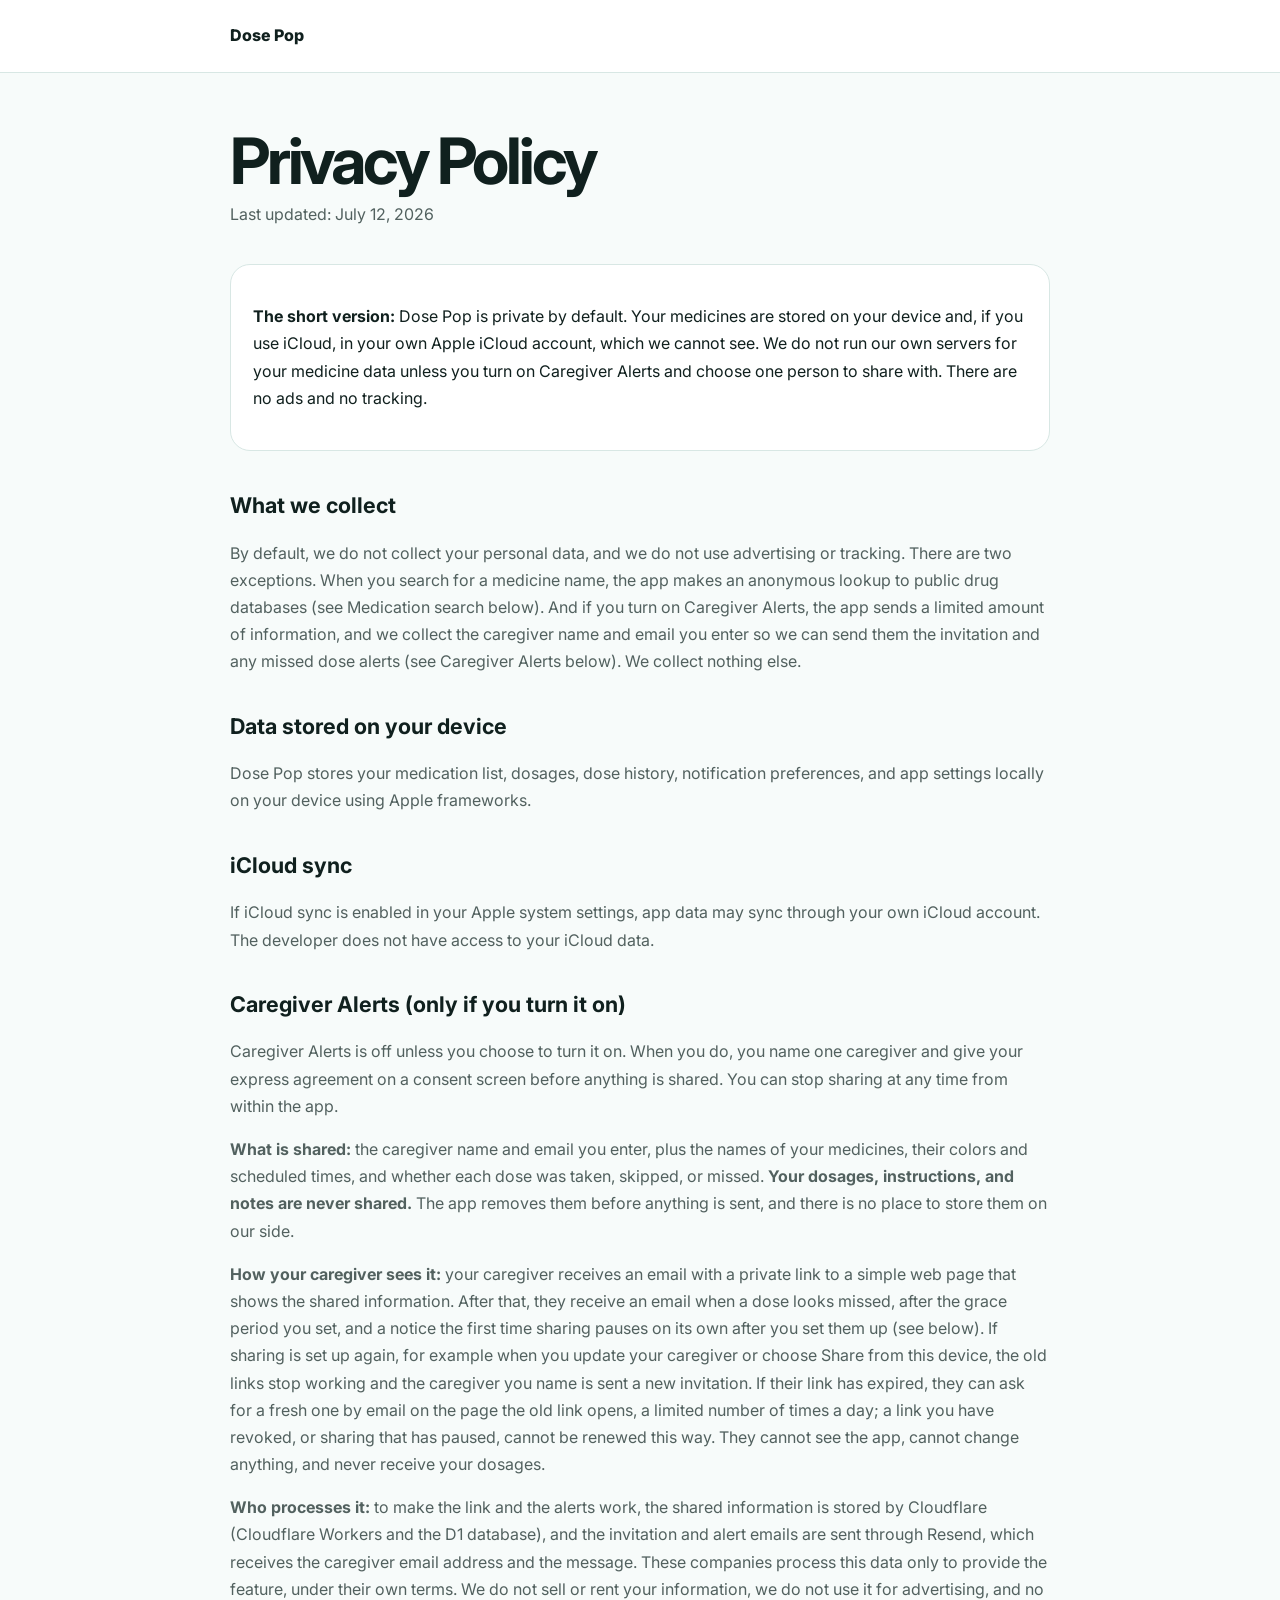
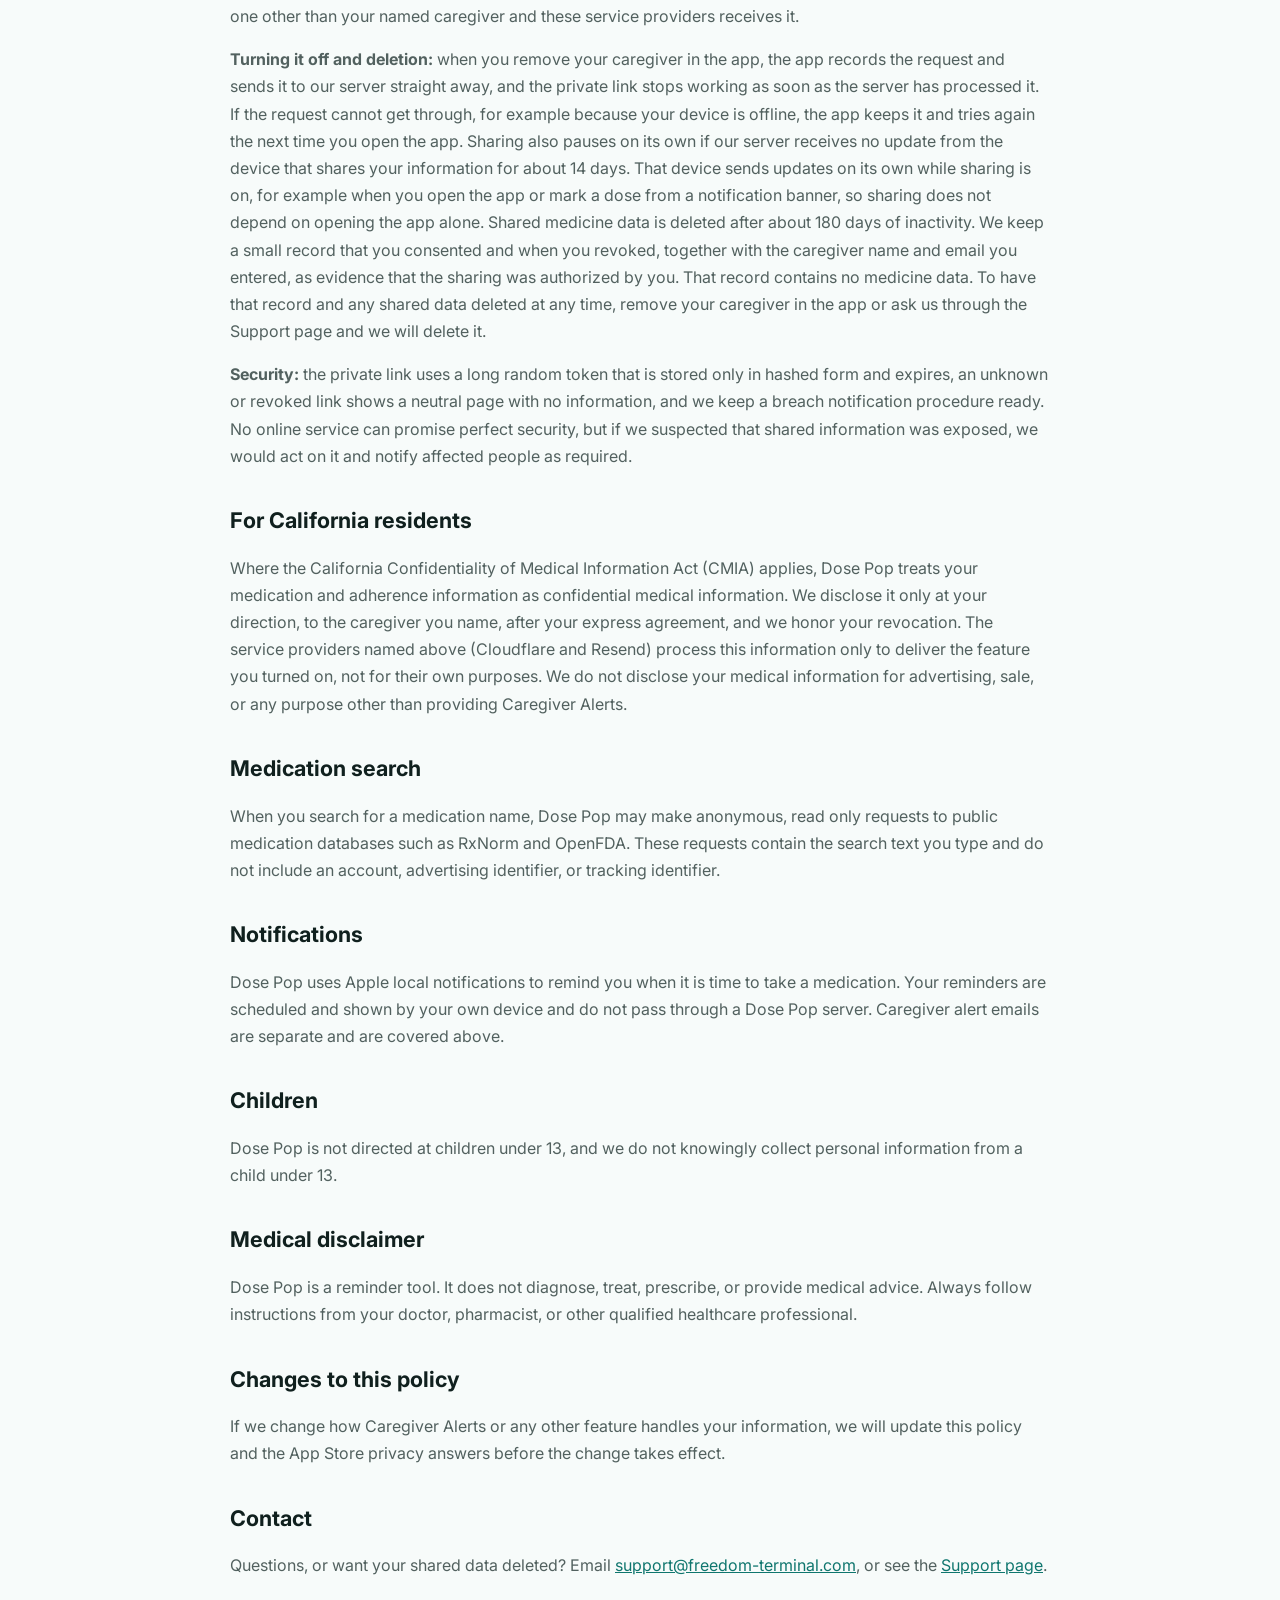
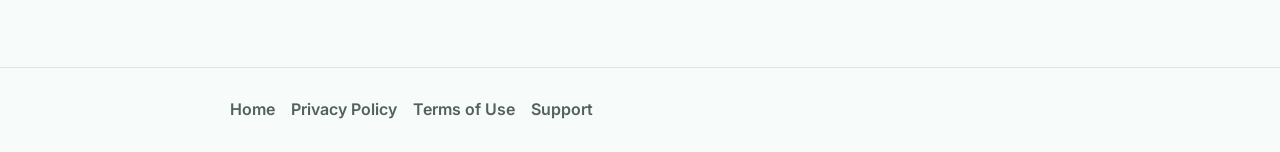
==== privacy.html @ ad8aa36a "Leave the date to the usage and crash reports change, which merges first Both changes set Last updat" ====
<!DOCTYPE html>
<html lang="en">
<head>
    <meta charset="UTF-8">
    <meta name="viewport" content="width=device-width, initial-scale=1.0">
    <meta name="description" content="Dose Pop Privacy Policy. Dose Pop is private by default. Learn what is shared only if you turn on Caregiver Alerts.">
    <title>Privacy Policy - Dose Pop</title>
    <link rel="canonical" href="https://vishutdhar.github.io/dose-pop-site/privacy.html">
    <link rel="preconnect" href="https://fonts.googleapis.com">
    <link rel="preconnect" href="https://fonts.gstatic.com" crossorigin>
    <link href="https://fonts.googleapis.com/css2?family=Inter:wght@400;600;700;800&display=swap" rel="stylesheet">
    <link rel="stylesheet" href="legal.css">
</head>
<body>
    <nav class="nav"><div class="nav-content"><a href="index.html" class="nav-logo">Dose Pop</a></div></nav>
    <main class="content">
        <h1 class="page-title">Privacy Policy</h1>
        <p class="page-updated">Last updated: July 12, 2026</p>
        <div class="highlight-box"><p><strong>The short version:</strong> Dose Pop is private by default. Your medicines are stored on your device and, if you use iCloud, in your own Apple iCloud account, which we cannot see. We do not run our own servers for your medicine data unless you turn on Caregiver Alerts and choose one person to share with. There are no ads and no tracking.</p></div>
        <section class="section"><h2>What we collect</h2><p>By default, we do not collect your personal data, and we do not use advertising or tracking. There are two exceptions. When you search for a medicine name, the app makes an anonymous lookup to public drug databases (see Medication search below). And if you turn on Caregiver Alerts, the app sends a limited amount of information, and we collect the caregiver name and email you enter so we can send them the invitation and any missed dose alerts (see Caregiver Alerts below). We collect nothing else.</p></section>
        <section class="section"><h2>Data stored on your device</h2><p>Dose Pop stores your medication list, dosages, dose history, notification preferences, and app settings locally on your device using Apple frameworks.</p></section>
        <section class="section"><h2>iCloud sync</h2><p>If iCloud sync is enabled in your Apple system settings, app data may sync through your own iCloud account. The developer does not have access to your iCloud data.</p></section>
        <section class="section"><h2>Caregiver Alerts (only if you turn it on)</h2>
            <p>Caregiver Alerts is off unless you choose to turn it on. When you do, you name one caregiver and give your express agreement on a consent screen before anything is shared. You can stop sharing at any time from within the app.</p>
            <p><strong>What is shared:</strong> the caregiver name and email you enter, plus the names of your medicines, their colors and scheduled times, and whether each dose was taken, skipped, or missed. <strong>Your dosages, instructions, and notes are never shared.</strong> The app removes them before anything is sent, and there is no place to store them on our side.</p>
            <p><strong>How your caregiver sees it:</strong> your caregiver receives an email with a private link to a simple web page that shows the shared information. After that, they receive an email when a dose looks missed, after the grace period you set, and a notice the first time sharing pauses on its own after you set them up (see below). If sharing is set up again, for example when you update your caregiver or choose Share from this device, the old links stop working and the caregiver you name is sent a new invitation. If their link has expired, they can ask for a fresh one by email on the page the old link opens, a limited number of times a day; a link you have revoked, or sharing that has paused, cannot be renewed this way. They cannot see the app, cannot change anything, and never receive your dosages.</p>
            <p><strong>Who processes it:</strong> to make the link and the alerts work, the shared information is stored by Cloudflare (Cloudflare Workers and the D1 database), and the invitation and alert emails are sent through Resend, which receives the caregiver email address and the message. These companies process this data only to provide the feature, under their own terms. We do not sell or rent your information, we do not use it for advertising, and no one other than your named caregiver and these service providers receives it.</p>
            <p><strong>Turning it off and deletion:</strong> when you remove your caregiver in the app, the app records the request and sends it to our server straight away, and the private link stops working as soon as the server has processed it. If the request cannot get through, for example because your device is offline, the app keeps it and tries again the next time you open the app. Sharing also pauses on its own if our server receives no update from the device that shares your information for about 14 days. That device sends updates on its own while sharing is on, for example when you open the app or mark a dose from a notification banner, so sharing does not depend on opening the app alone. Shared medicine data is deleted after about 180 days of inactivity. We keep a small record that you consented and when you revoked, together with the caregiver name and email you entered, as evidence that the sharing was authorized by you. That record contains no medicine data. To have that record and any shared data deleted at any time, remove your caregiver in the app or ask us through the Support page and we will delete it.</p>
            <p><strong>Security:</strong> the private link uses a long random token that is stored only in hashed form and expires, an unknown or revoked link shows a neutral page with no information, and we keep a breach notification procedure ready. No online service can promise perfect security, but if we suspected that shared information was exposed, we would act on it and notify affected people as required.</p>
        </section>
        <section class="section"><h2>For California residents</h2><p>Where the California Confidentiality of Medical Information Act (CMIA) applies, Dose Pop treats your medication and adherence information as confidential medical information. We disclose it only at your direction, to the caregiver you name, after your express agreement, and we honor your revocation. The service providers named above (Cloudflare and Resend) process this information only to deliver the feature you turned on, not for their own purposes. We do not disclose your medical information for advertising, sale, or any purpose other than providing Caregiver Alerts.</p></section>
        <section class="section"><h2>Medication search</h2><p>When you search for a medication name, Dose Pop may make anonymous, read only requests to public medication databases such as RxNorm and OpenFDA. These requests contain the search text you type and do not include an account, advertising identifier, or tracking identifier.</p></section>
        <section class="section"><h2>Notifications</h2><p>Dose Pop uses Apple local notifications to remind you when it is time to take a medication. Your reminders are scheduled and shown by your own device and do not pass through a Dose Pop server. Caregiver alert emails are separate and are covered above.</p></section>
        <section class="section"><h2>Children</h2><p>Dose Pop is not directed at children under 13, and we do not knowingly collect personal information from a child under 13.</p></section>
        <section class="section"><h2>Medical disclaimer</h2><p>Dose Pop is a reminder tool. It does not diagnose, treat, prescribe, or provide medical advice. Always follow instructions from your doctor, pharmacist, or other qualified healthcare professional.</p></section>
        <section class="section"><h2>Changes to this policy</h2><p>If we change how Caregiver Alerts or any other feature handles your information, we will update this policy and the App Store privacy answers before the change takes effect.</p></section>
        <section class="section"><h2>Contact</h2><p>Questions, or want your shared data deleted? Email <a href="mailto:support@freedom-terminal.com">support@freedom-terminal.com</a>, or see the <a href="support.html">Support page</a>.</p></section>
    </main>
    <footer class="footer"><div class="footer-content"><a href="index.html">Home</a><a href="privacy.html">Privacy Policy</a><a href="terms.html">Terms of Use</a><a href="support.html">Support</a></div></footer>
</body>
</html>
---- legal.css ----
:root {
    --bg: #F7FBFA;
    --surface: #FFFFFF;
    --text: #10201E;
    --muted: #52615F;
    --accent: #0D9488;
    --accent-dark: #0F766E;
    --border: #D8E7E4;
}

@media (prefers-color-scheme: dark) {
    :root {
        --bg: #071311;
        --surface: #10201E;
        --text: #EFFDFB;
        --muted: #A8C3BE;
        --accent: #5EEAD4;
        --accent-dark: #2DD4BF;
        --border: #23413D;
    }
}

* { box-sizing: border-box; }
body {
    margin: 0;
    font-family: Inter, -apple-system, BlinkMacSystemFont, "Segoe UI", sans-serif;
    background: var(--bg);
    color: var(--text);
    line-height: 1.7;
}

a { color: var(--accent-dark); }
a:focus-visible { outline: 3px solid var(--accent); outline-offset: 4px; }
.nav {
    border-bottom: 1px solid var(--border);
    background: var(--surface);
}
.nav-content, .content, .footer-content {
    width: min(820px, calc(100% - 40px));
    margin: 0 auto;
}
.nav-content {
    min-height: 72px;
    display: flex;
    align-items: center;
}
.nav-logo {
    font-weight: 800;
    color: var(--text);
    text-decoration: none;
}
.content { padding: 56px 0; }
.page-title {
    font-size: clamp(2.25rem, 6vw, 4rem);
    line-height: 1;
    letter-spacing: -0.05em;
    margin: 0 0 8px;
}
.page-updated { color: var(--muted); margin: 0 0 36px; }
.highlight-box {
    background: var(--surface);
    border: 1px solid var(--border);
    border-radius: 20px;
    padding: 22px;
    margin-bottom: 36px;
}
.section { margin: 0 0 32px; }
.section h2 { font-size: 1.35rem; margin: 0 0 10px; }
.section p, .section li { color: var(--muted); }
ul { padding-left: 1.35rem; }
.footer {
    border-top: 1px solid var(--border);
    padding: 28px 0;
}
.footer-content {
    display: flex;
    flex-wrap: wrap;
    gap: 16px;
}
.footer a {
    color: var(--muted);
    font-weight: 600;
    text-decoration: none;
}

.contact-email {
    font-weight: 700;
    color: var(--accent-dark);
}

.sr-only {
    position: absolute;
    width: 1px;
    height: 1px;
    padding: 0;
    margin: -1px;
    overflow: hidden;
    clip: rect(0, 0, 0, 0);
    white-space: nowrap;
    border: 0;
}
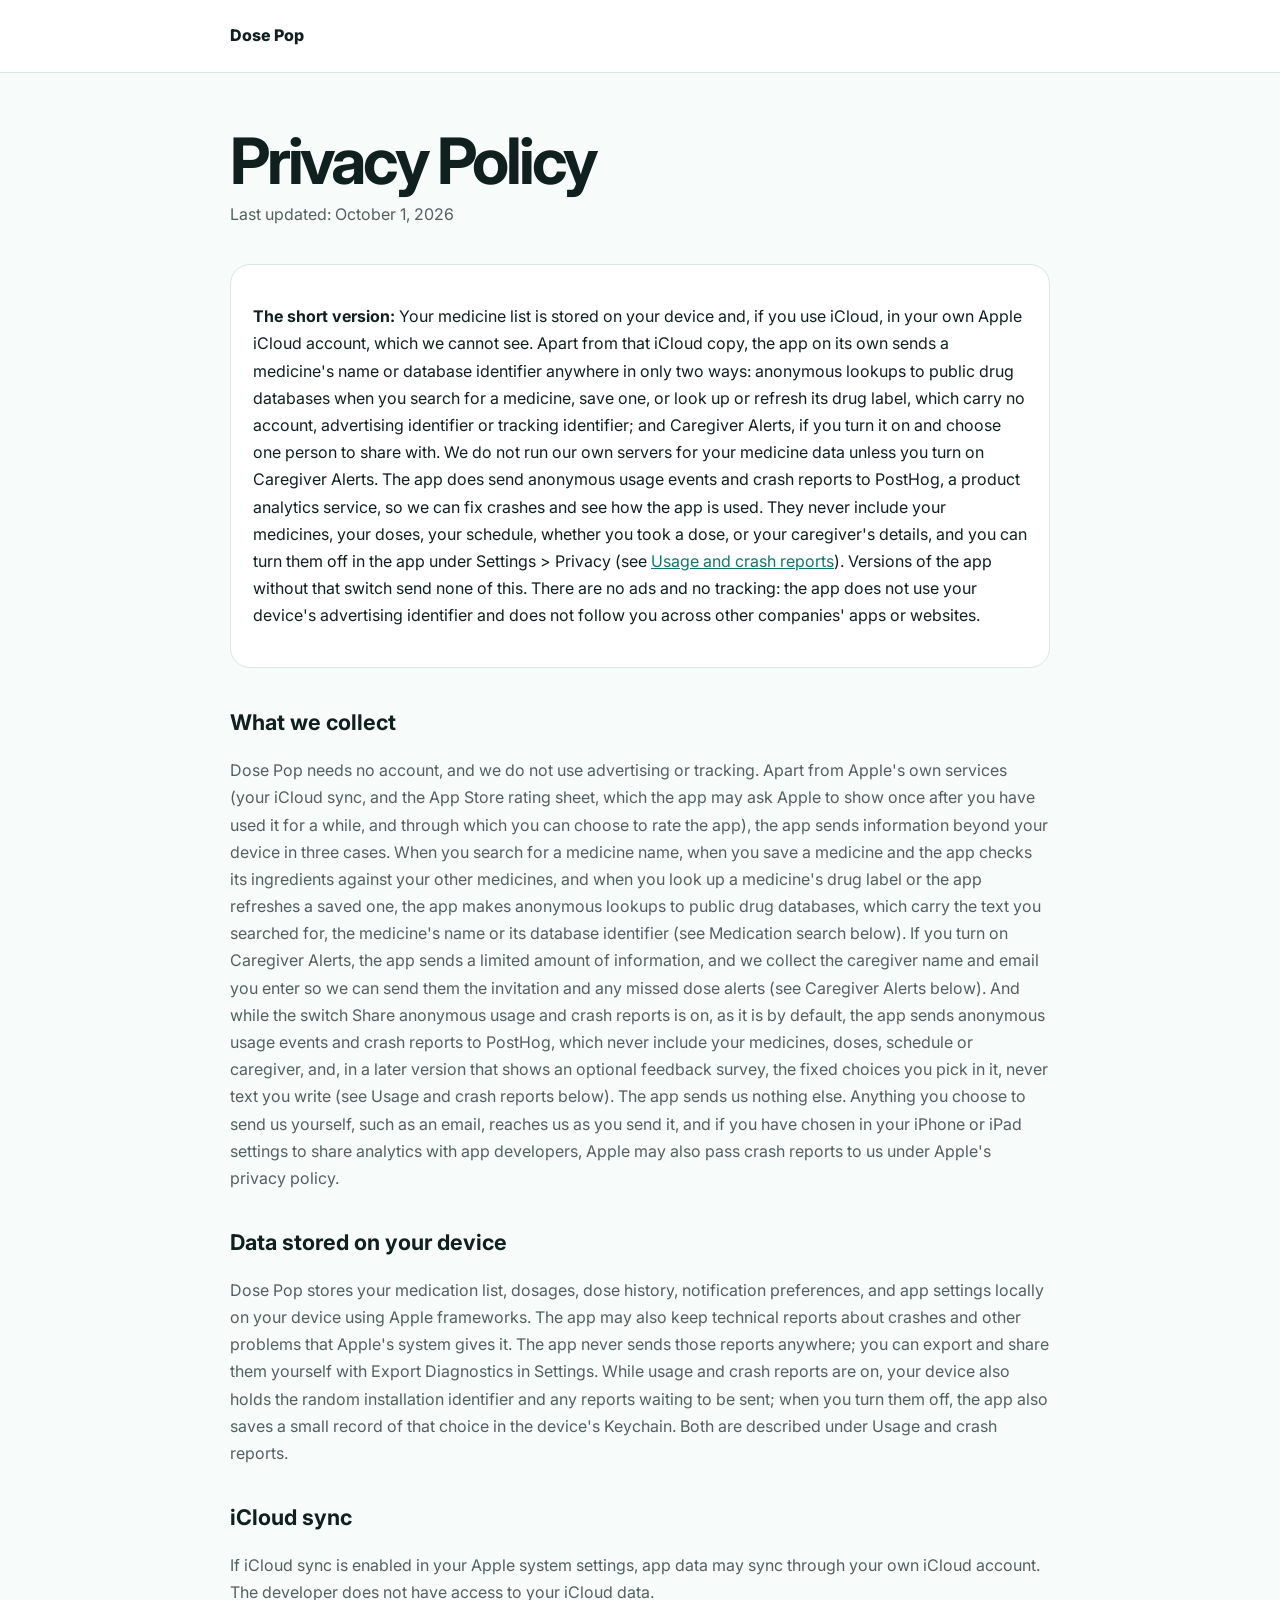
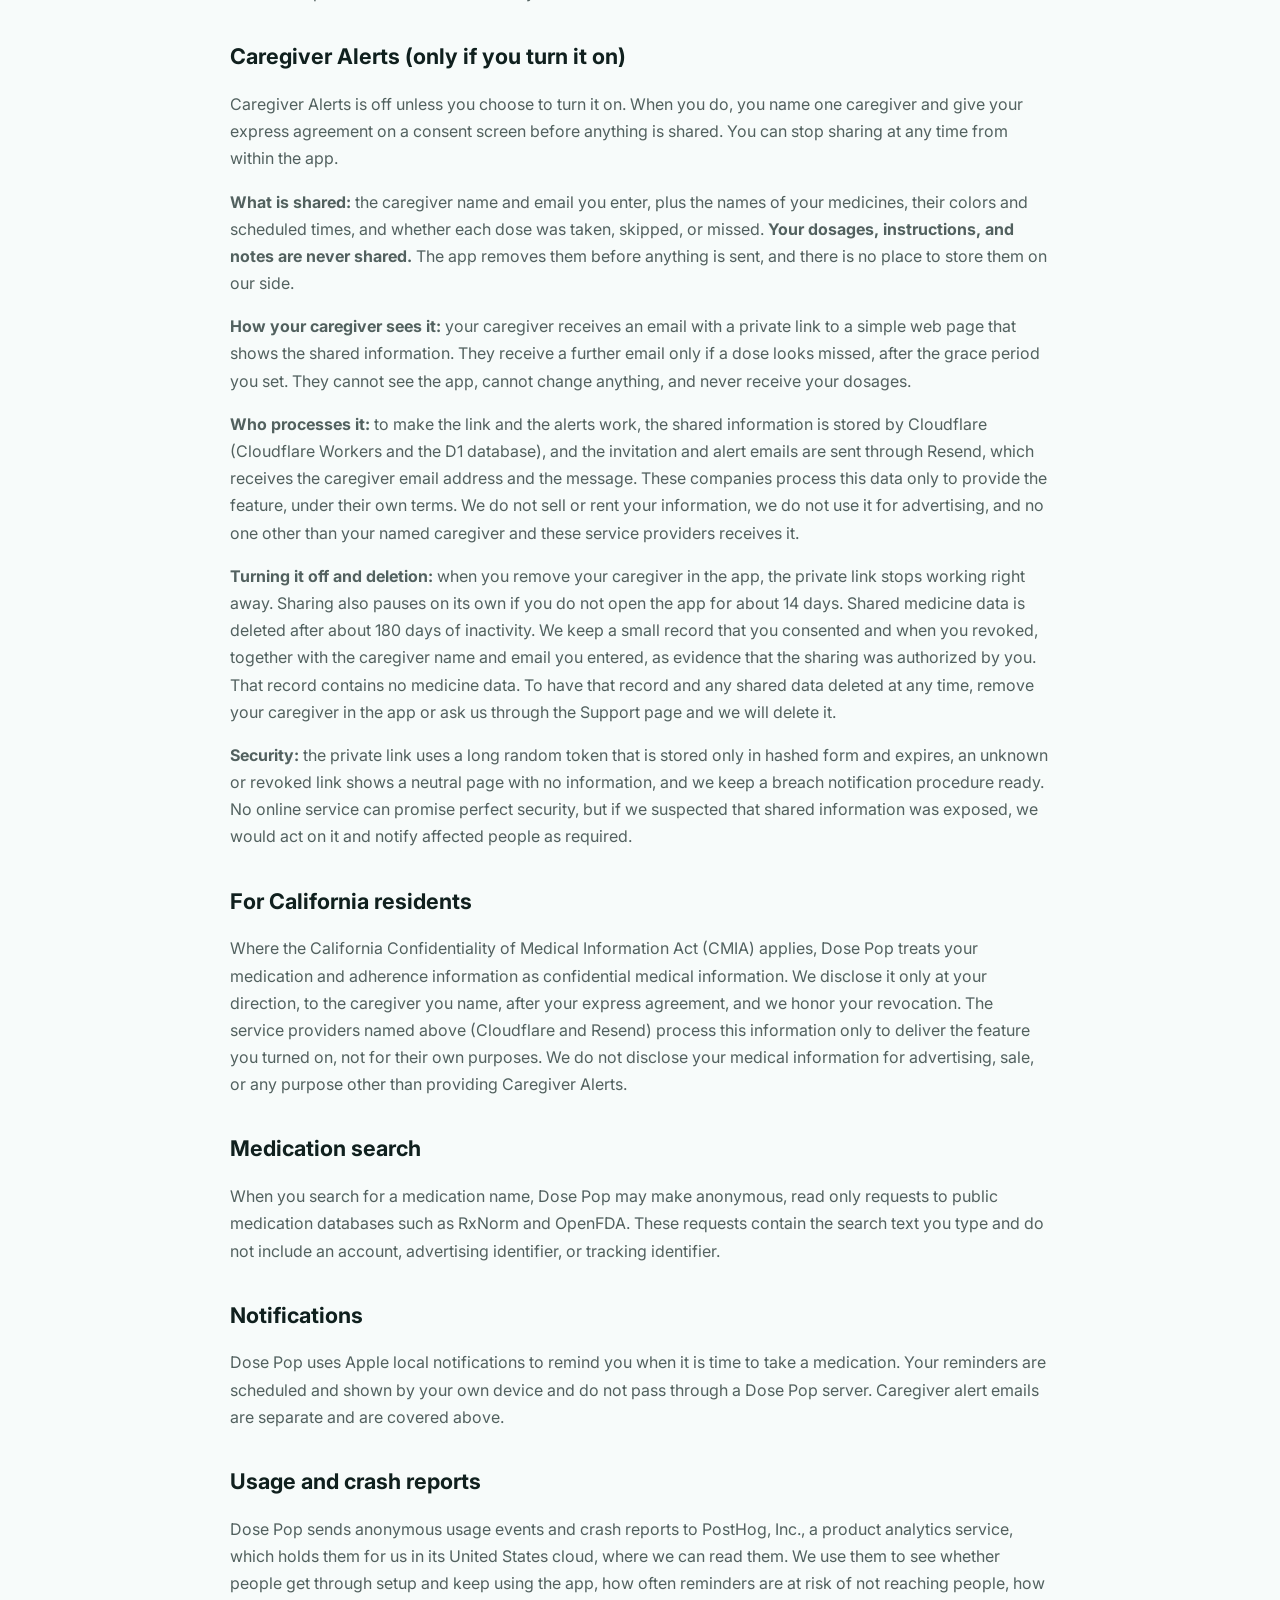
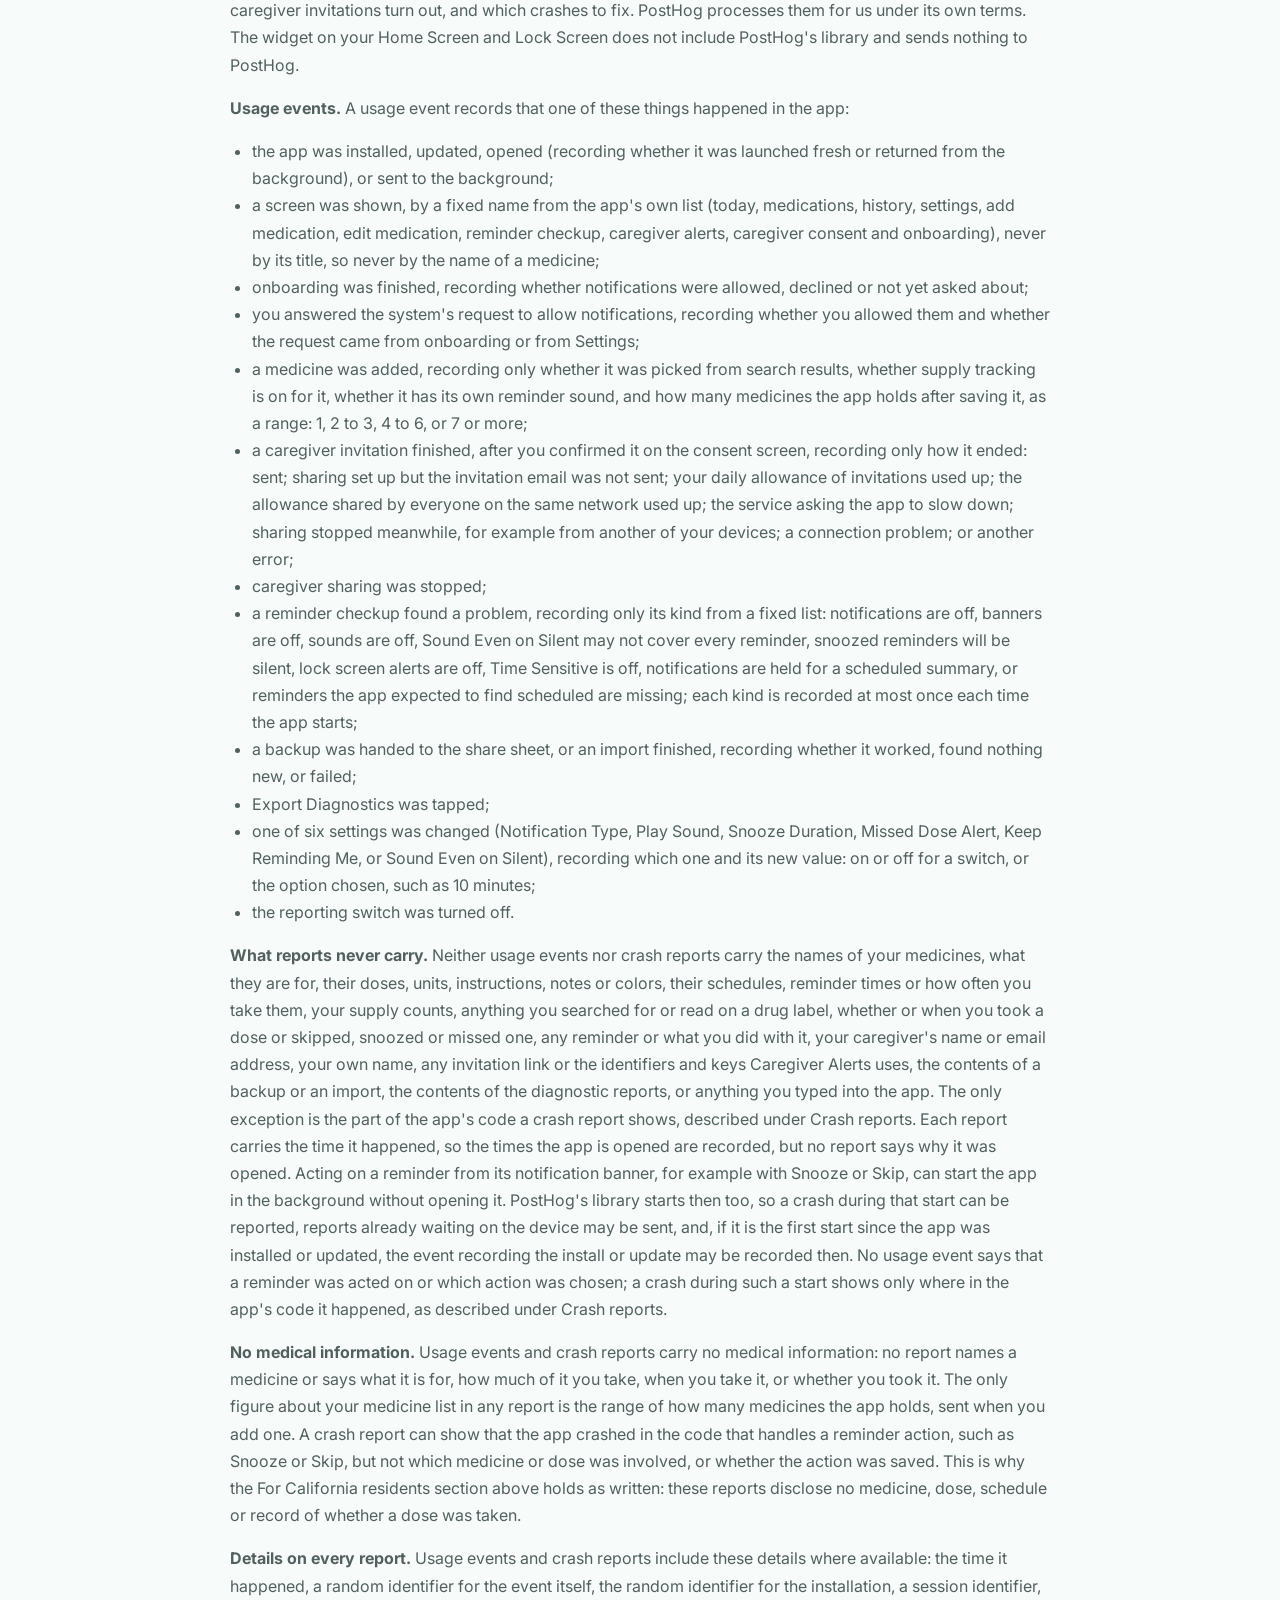
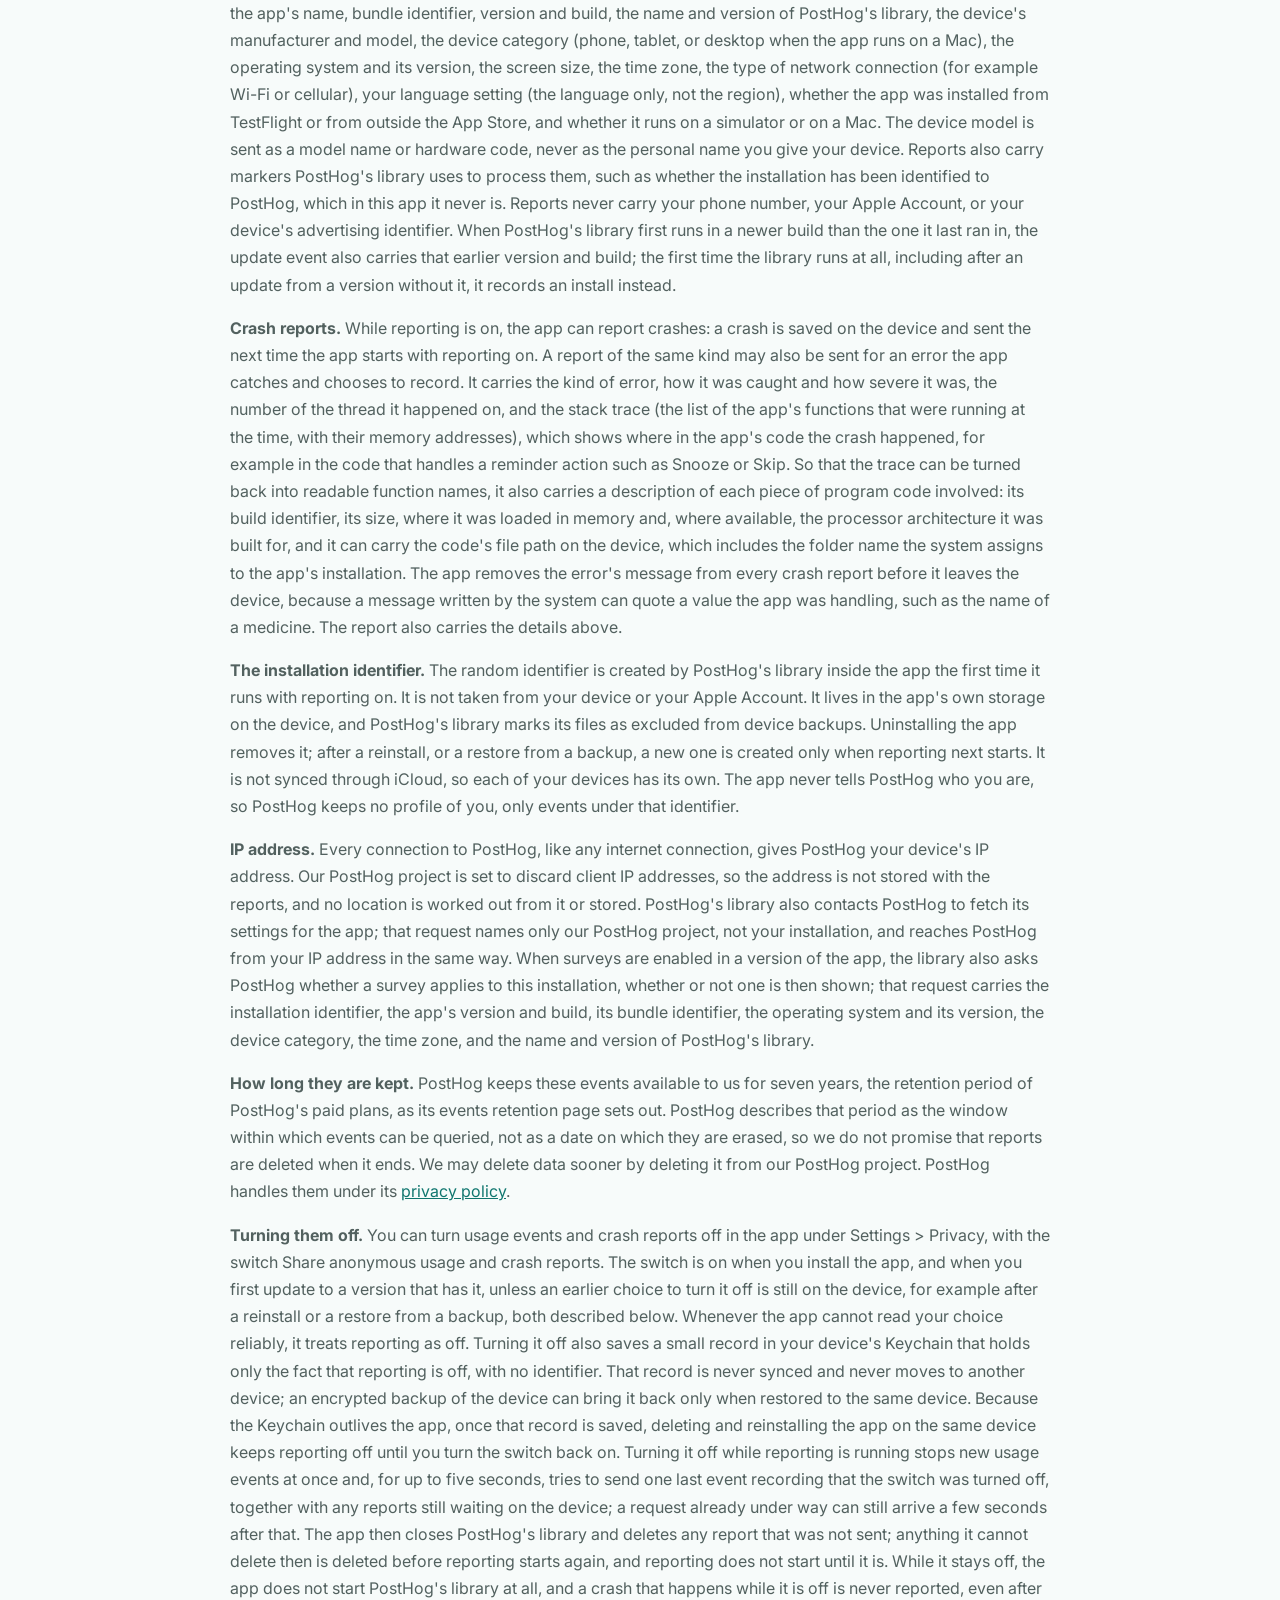
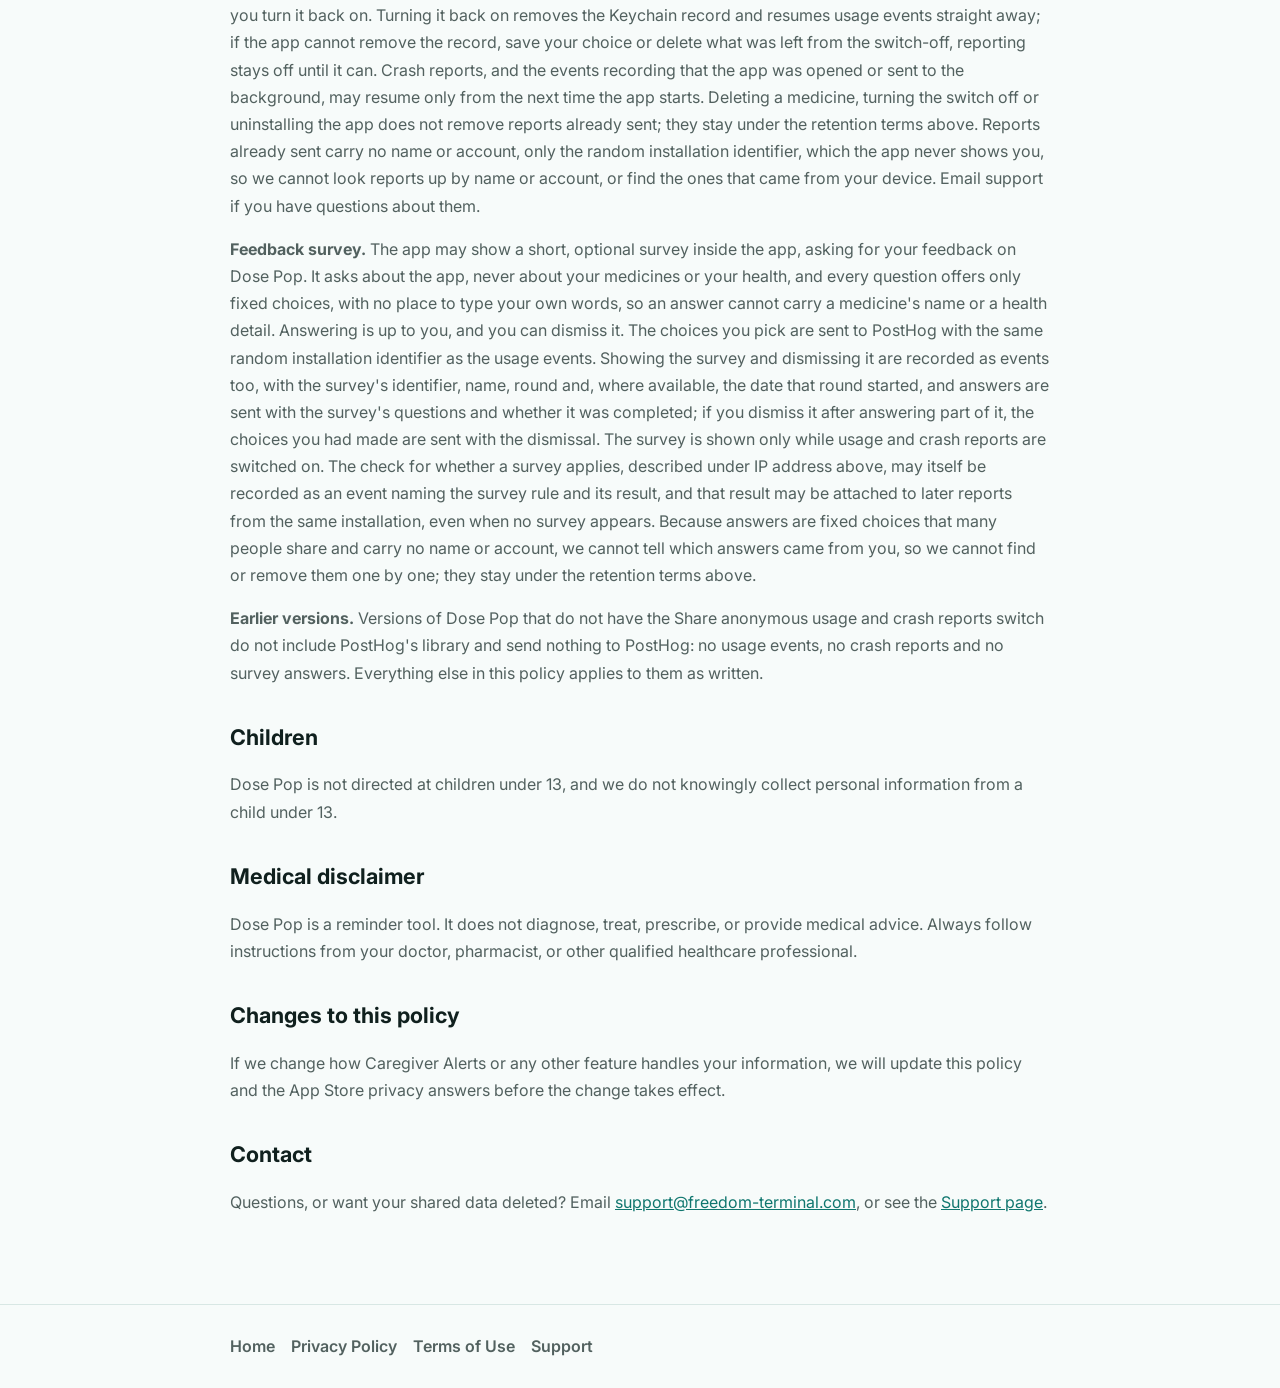
==== commit b81c7ce7: "Say that a switch-off survives a reinstall, and how the switch fails The app now also records a swit" ====
--- a/privacy.html
+++ b/privacy.html
@@ -3,7 +3,7 @@
 <head>
     <meta charset="UTF-8">
     <meta name="viewport" content="width=device-width, initial-scale=1.0">
-    <meta name="description" content="Dose Pop Privacy Policy. Dose Pop is private by default. Learn what is shared only if you turn on Caregiver Alerts.">
+    <meta name="description" content="Dose Pop Privacy Policy. Your medicine list stays on your device. Learn what is shared only if you turn on Caregiver Alerts, and what the anonymous usage and crash reports you can turn off contain.">
     <title>Privacy Policy - Dose Pop</title>
     <link rel="canonical" href="https://vishutdhar.github.io/dose-pop-site/privacy.html">
     <link rel="preconnect" href="https://fonts.googleapis.com">
@@ -15,22 +15,50 @@
     <nav class="nav"><div class="nav-content"><a href="index.html" class="nav-logo">Dose Pop</a></div></nav>
     <main class="content">
         <h1 class="page-title">Privacy Policy</h1>
-        <p class="page-updated">Last updated: July 12, 2026</p>
-        <div class="highlight-box"><p><strong>The short version:</strong> Dose Pop is private by default. Your medicines are stored on your device and, if you use iCloud, in your own Apple iCloud account, which we cannot see. We do not run our own servers for your medicine data unless you turn on Caregiver Alerts and choose one person to share with. There are no ads and no tracking.</p></div>
-        <section class="section"><h2>What we collect</h2><p>By default, we do not collect your personal data, and we do not use advertising or tracking. There are two exceptions. When you search for a medicine name, the app makes an anonymous lookup to public drug databases (see Medication search below). And if you turn on Caregiver Alerts, the app sends a limited amount of information, and we collect the caregiver name and email you enter so we can send them the invitation and any missed dose alerts (see Caregiver Alerts below). We collect nothing else.</p></section>
-        <section class="section"><h2>Data stored on your device</h2><p>Dose Pop stores your medication list, dosages, dose history, notification preferences, and app settings locally on your device using Apple frameworks.</p></section>
+        <p class="page-updated">Last updated: October 1, 2026</p>
+        <div class="highlight-box"><p><strong>The short version:</strong> Your medicine list is stored on your device and, if you use iCloud, in your own Apple iCloud account, which we cannot see. Apart from that iCloud copy, the app on its own sends a medicine's name or database identifier anywhere in only two ways: anonymous lookups to public drug databases when you search for a medicine, save one, or look up or refresh its drug label, which carry no account, advertising identifier or tracking identifier; and Caregiver Alerts, if you turn it on and choose one person to share with. We do not run our own servers for your medicine data unless you turn on Caregiver Alerts. The app does send anonymous usage events and crash reports to PostHog, a product analytics service, so we can fix crashes and see how the app is used. They never include your medicines, your doses, your schedule, whether you took a dose, or your caregiver's details, and you can turn them off in the app under Settings &gt; Privacy (see <a href="#usage-and-crash-reports">Usage and crash reports</a>). Versions of the app without that switch send none of this. There are no ads and no tracking: the app does not use your device's advertising identifier and does not follow you across other companies' apps or websites.</p></div>
+        <section class="section"><h2>What we collect</h2><p>Dose Pop needs no account, and we do not use advertising or tracking. Apart from Apple's own services (your iCloud sync, and the App Store rating sheet, which the app may ask Apple to show once after you have used it for a while, and through which you can choose to rate the app), the app sends information beyond your device in three cases. When you search for a medicine name, when you save a medicine and the app checks its ingredients against your other medicines, and when you look up a medicine's drug label or the app refreshes a saved one, the app makes anonymous lookups to public drug databases, which carry the text you searched for, the medicine's name or its database identifier (see Medication search below). If you turn on Caregiver Alerts, the app sends a limited amount of information, and we collect the caregiver name and email you enter so we can send them the invitation and any missed dose alerts (see Caregiver Alerts below). And while the switch Share anonymous usage and crash reports is on, as it is by default, the app sends anonymous usage events and crash reports to PostHog, which never include your medicines, doses, schedule or caregiver, and, in a later version that shows an optional feedback survey, the fixed choices you pick in it, never text you write (see Usage and crash reports below). The app sends us nothing else. Anything you choose to send us yourself, such as an email, reaches us as you send it, and if you have chosen in your iPhone or iPad settings to share analytics with app developers, Apple may also pass crash reports to us under Apple's privacy policy.</p></section>
+        <section class="section"><h2>Data stored on your device</h2><p>Dose Pop stores your medication list, dosages, dose history, notification preferences, and app settings locally on your device using Apple frameworks. The app may also keep technical reports about crashes and other problems that Apple's system gives it. The app never sends those reports anywhere; you can export and share them yourself with Export Diagnostics in Settings. While usage and crash reports are on, your device also holds the random installation identifier and any reports waiting to be sent; when you turn them off, the app also saves a small record of that choice in the device's Keychain. Both are described under Usage and crash reports.</p></section>
         <section class="section"><h2>iCloud sync</h2><p>If iCloud sync is enabled in your Apple system settings, app data may sync through your own iCloud account. The developer does not have access to your iCloud data.</p></section>
         <section class="section"><h2>Caregiver Alerts (only if you turn it on)</h2>
             <p>Caregiver Alerts is off unless you choose to turn it on. When you do, you name one caregiver and give your express agreement on a consent screen before anything is shared. You can stop sharing at any time from within the app.</p>
             <p><strong>What is shared:</strong> the caregiver name and email you enter, plus the names of your medicines, their colors and scheduled times, and whether each dose was taken, skipped, or missed. <strong>Your dosages, instructions, and notes are never shared.</strong> The app removes them before anything is sent, and there is no place to store them on our side.</p>
-            <p><strong>How your caregiver sees it:</strong> your caregiver receives an email with a private link to a simple web page that shows the shared information. After that, they receive an email when a dose looks missed, after the grace period you set, and a notice the first time sharing pauses on its own after you set them up (see below). If sharing is set up again, for example when you update your caregiver or choose Share from this device, the old links stop working and the caregiver you name is sent a new invitation. If their link has expired, they can ask for a fresh one by email on the page the old link opens, a limited number of times a day; a link you have revoked, or sharing that has paused, cannot be renewed this way. They cannot see the app, cannot change anything, and never receive your dosages.</p>
+            <p><strong>How your caregiver sees it:</strong> your caregiver receives an email with a private link to a simple web page that shows the shared information. They receive a further email only if a dose looks missed, after the grace period you set. They cannot see the app, cannot change anything, and never receive your dosages.</p>
             <p><strong>Who processes it:</strong> to make the link and the alerts work, the shared information is stored by Cloudflare (Cloudflare Workers and the D1 database), and the invitation and alert emails are sent through Resend, which receives the caregiver email address and the message. These companies process this data only to provide the feature, under their own terms. We do not sell or rent your information, we do not use it for advertising, and no one other than your named caregiver and these service providers receives it.</p>
-            <p><strong>Turning it off and deletion:</strong> when you remove your caregiver in the app, the app records the request and sends it to our server straight away, and the private link stops working as soon as the server has processed it. If the request cannot get through, for example because your device is offline, the app keeps it and tries again the next time you open the app. Sharing also pauses on its own if our server receives no update from the device that shares your information for about 14 days. That device sends updates on its own while sharing is on, for example when you open the app or mark a dose from a notification banner, so sharing does not depend on opening the app alone. Shared medicine data is deleted after about 180 days of inactivity. We keep a small record that you consented and when you revoked, together with the caregiver name and email you entered, as evidence that the sharing was authorized by you. That record contains no medicine data. To have that record and any shared data deleted at any time, remove your caregiver in the app or ask us through the Support page and we will delete it.</p>
+            <p><strong>Turning it off and deletion:</strong> when you remove your caregiver in the app, the private link stops working right away. Sharing also pauses on its own if you do not open the app for about 14 days. Shared medicine data is deleted after about 180 days of inactivity. We keep a small record that you consented and when you revoked, together with the caregiver name and email you entered, as evidence that the sharing was authorized by you. That record contains no medicine data. To have that record and any shared data deleted at any time, remove your caregiver in the app or ask us through the Support page and we will delete it.</p>
             <p><strong>Security:</strong> the private link uses a long random token that is stored only in hashed form and expires, an unknown or revoked link shows a neutral page with no information, and we keep a breach notification procedure ready. No online service can promise perfect security, but if we suspected that shared information was exposed, we would act on it and notify affected people as required.</p>
         </section>
         <section class="section"><h2>For California residents</h2><p>Where the California Confidentiality of Medical Information Act (CMIA) applies, Dose Pop treats your medication and adherence information as confidential medical information. We disclose it only at your direction, to the caregiver you name, after your express agreement, and we honor your revocation. The service providers named above (Cloudflare and Resend) process this information only to deliver the feature you turned on, not for their own purposes. We do not disclose your medical information for advertising, sale, or any purpose other than providing Caregiver Alerts.</p></section>
         <section class="section"><h2>Medication search</h2><p>When you search for a medication name, Dose Pop may make anonymous, read only requests to public medication databases such as RxNorm and OpenFDA. These requests contain the search text you type and do not include an account, advertising identifier, or tracking identifier.</p></section>
         <section class="section"><h2>Notifications</h2><p>Dose Pop uses Apple local notifications to remind you when it is time to take a medication. Your reminders are scheduled and shown by your own device and do not pass through a Dose Pop server. Caregiver alert emails are separate and are covered above.</p></section>
+        <section class="section" id="usage-and-crash-reports"><h2>Usage and crash reports</h2>
+            <p>Dose Pop sends anonymous usage events and crash reports to PostHog, Inc., a product analytics service, which holds them for us in its United States cloud, where we can read them. We use them to see whether people get through setup and keep using the app, how often reminders are at risk of not reaching people, how caregiver invitations turn out, and which crashes to fix. PostHog processes them for us under its own terms. The widget on your Home Screen and Lock Screen does not include PostHog's library and sends nothing to PostHog.</p>
+            <p><strong>Usage events.</strong> A usage event records that one of these things happened in the app:</p>
+            <ul>
+                <li>the app was installed, updated, opened (recording whether it was launched fresh or returned from the background), or sent to the background;</li>
+                <li>a screen was shown, by a fixed name from the app's own list (today, medications, history, settings, add medication, edit medication, reminder checkup, caregiver alerts, caregiver consent and onboarding), never by its title, so never by the name of a medicine;</li>
+                <li>onboarding was finished, recording whether notifications were allowed, declined or not yet asked about;</li>
+                <li>you answered the system's request to allow notifications, recording whether you allowed them and whether the request came from onboarding or from Settings;</li>
+                <li>a medicine was added, recording only whether it was picked from search results, whether supply tracking is on for it, whether it has its own reminder sound, and how many medicines the app holds after saving it, as a range: 1, 2 to 3, 4 to 6, or 7 or more;</li>
+                <li>a caregiver invitation finished, after you confirmed it on the consent screen, recording only how it ended: sent; sharing set up but the invitation email was not sent; your daily allowance of invitations used up; the allowance shared by everyone on the same network used up; the service asking the app to slow down; sharing stopped meanwhile, for example from another of your devices; a connection problem; or another error;</li>
+                <li>caregiver sharing was stopped;</li>
+                <li>a reminder checkup found a problem, recording only its kind from a fixed list: notifications are off, banners are off, sounds are off, Sound Even on Silent may not cover every reminder, snoozed reminders will be silent, lock screen alerts are off, Time Sensitive is off, notifications are held for a scheduled summary, or reminders the app expected to find scheduled are missing; each kind is recorded at most once each time the app starts;</li>
+                <li>a backup was handed to the share sheet, or an import finished, recording whether it worked, found nothing new, or failed;</li>
+                <li>Export Diagnostics was tapped;</li>
+                <li>one of six settings was changed (Notification Type, Play Sound, Snooze Duration, Missed Dose Alert, Keep Reminding Me, or Sound Even on Silent), recording which one and its new value: on or off for a switch, or the option chosen, such as 10 minutes;</li>
+                <li>the reporting switch was turned off.</li>
+            </ul>
+            <p><strong>What reports never carry.</strong> Neither usage events nor crash reports carry the names of your medicines, what they are for, their doses, units, instructions, notes or colors, their schedules, reminder times or how often you take them, your supply counts, anything you searched for or read on a drug label, whether or when you took a dose or skipped, snoozed or missed one, any reminder or what you did with it, your caregiver's name or email address, your own name, any invitation link or the identifiers and keys Caregiver Alerts uses, the contents of a backup or an import, the contents of the diagnostic reports, or anything you typed into the app. The only exception is the part of the app's code a crash report shows, described under Crash reports. Each report carries the time it happened, so the times the app is opened are recorded, but no report says why it was opened. Acting on a reminder from its notification banner, for example with Snooze or Skip, can start the app in the background without opening it. PostHog's library starts then too, so a crash during that start can be reported, reports already waiting on the device may be sent, and, if it is the first start since the app was installed or updated, the event recording the install or update may be recorded then. No usage event says that a reminder was acted on or which action was chosen; a crash during such a start shows only where in the app's code it happened, as described under Crash reports.</p>
+            <p><strong>No medical information.</strong> Usage events and crash reports carry no medical information: no report names a medicine or says what it is for, how much of it you take, when you take it, or whether you took it. The only figure about your medicine list in any report is the range of how many medicines the app holds, sent when you add one. A crash report can show that the app crashed in the code that handles a reminder action, such as Snooze or Skip, but not which medicine or dose was involved, or whether the action was saved. This is why the For California residents section above holds as written: these reports disclose no medicine, dose, schedule or record of whether a dose was taken.</p>
+            <p><strong>Details on every report.</strong> Usage events and crash reports include these details where available: the time it happened, a random identifier for the event itself, the random identifier for the installation, a session identifier, the app's name, bundle identifier, version and build, the name and version of PostHog's library, the device's manufacturer and model, the device category (phone, tablet, or desktop when the app runs on a Mac), the operating system and its version, the screen size, the time zone, the type of network connection (for example Wi-Fi or cellular), your language setting (the language only, not the region), whether the app was installed from TestFlight or from outside the App Store, and whether it runs on a simulator or on a Mac. The device model is sent as a model name or hardware code, never as the personal name you give your device. Reports also carry markers PostHog's library uses to process them, such as whether the installation has been identified to PostHog, which in this app it never is. Reports never carry your phone number, your Apple Account, or your device's advertising identifier. When PostHog's library first runs in a newer build than the one it last ran in, the update event also carries that earlier version and build; the first time the library runs at all, including after an update from a version without it, it records an install instead.</p>
+            <p><strong>Crash reports.</strong> While reporting is on, the app can report crashes: a crash is saved on the device and sent the next time the app starts with reporting on. A report of the same kind may also be sent for an error the app catches and chooses to record. It carries the kind of error, how it was caught and how severe it was, the number of the thread it happened on, and the stack trace (the list of the app's functions that were running at the time, with their memory addresses), which shows where in the app's code the crash happened, for example in the code that handles a reminder action such as Snooze or Skip. So that the trace can be turned back into readable function names, it also carries a description of each piece of program code involved: its build identifier, its size, where it was loaded in memory and, where available, the processor architecture it was built for, and it can carry the code's file path on the device, which includes the folder name the system assigns to the app's installation. The app removes the error's message from every crash report before it leaves the device, because a message written by the system can quote a value the app was handling, such as the name of a medicine. The report also carries the details above.</p>
+            <p><strong>The installation identifier.</strong> The random identifier is created by PostHog's library inside the app the first time it runs with reporting on. It is not taken from your device or your Apple Account. It lives in the app's own storage on the device, and PostHog's library marks its files as excluded from device backups. Uninstalling the app removes it; after a reinstall, or a restore from a backup, a new one is created only when reporting next starts. It is not synced through iCloud, so each of your devices has its own. The app never tells PostHog who you are, so PostHog keeps no profile of you, only events under that identifier.</p>
+            <p><strong>IP address.</strong> Every connection to PostHog, like any internet connection, gives PostHog your device's IP address. Our PostHog project is set to discard client IP addresses, so the address is not stored with the reports, and no location is worked out from it or stored. PostHog's library also contacts PostHog to fetch its settings for the app; that request names only our PostHog project, not your installation, and reaches PostHog from your IP address in the same way. When surveys are enabled in a version of the app, the library also asks PostHog whether a survey applies to this installation, whether or not one is then shown; that request carries the installation identifier, the app's version and build, its bundle identifier, the operating system and its version, the device category, the time zone, and the name and version of PostHog's library.</p>
+            <p><strong>How long they are kept.</strong> PostHog keeps these events available to us for seven years, the retention period of PostHog's paid plans, as its events retention page sets out. PostHog describes that period as the window within which events can be queried, not as a date on which they are erased, so we do not promise that reports are deleted when it ends. We may delete data sooner by deleting it from our PostHog project. PostHog handles them under its <a href="https://posthog.com/privacy">privacy policy</a>.</p>
+            <p><strong>Turning them off.</strong> You can turn usage events and crash reports off in the app under Settings &gt; Privacy, with the switch Share anonymous usage and crash reports. The switch is on when you install the app, and when you first update to a version that has it, unless an earlier choice to turn it off is still on the device, for example after a reinstall or a restore from a backup, both described below. Whenever the app cannot read your choice reliably, it treats reporting as off. Turning it off also saves a small record in your device's Keychain that holds only the fact that reporting is off, with no identifier. That record is never synced and never moves to another device; an encrypted backup of the device can bring it back only when restored to the same device. Because the Keychain outlives the app, once that record is saved, deleting and reinstalling the app on the same device keeps reporting off until you turn the switch back on. Turning it off while reporting is running stops new usage events at once and, for up to five seconds, tries to send one last event recording that the switch was turned off, together with any reports still waiting on the device; a request already under way can still arrive a few seconds after that. The app then closes PostHog's library and deletes any report that was not sent; anything it cannot delete then is deleted before reporting starts again, and reporting does not start until it is. While it stays off, the app does not start PostHog's library at all, and a crash that happens while it is off is never reported, even after you turn it back on. Turning it back on removes the Keychain record and resumes usage events straight away; if the app cannot remove the record, save your choice or delete what was left from the switch-off, reporting stays off until it can. Crash reports, and the events recording that the app was opened or sent to the background, may resume only from the next time the app starts. Deleting a medicine, turning the switch off or uninstalling the app does not remove reports already sent; they stay under the retention terms above. Reports already sent carry no name or account, only the random installation identifier, which the app never shows you, so we cannot look reports up by name or account, or find the ones that came from your device. Email support if you have questions about them.</p>
+            <p><strong>Feedback survey.</strong> The app may show a short, optional survey inside the app, asking for your feedback on Dose Pop. It asks about the app, never about your medicines or your health, and every question offers only fixed choices, with no place to type your own words, so an answer cannot carry a medicine's name or a health detail. Answering is up to you, and you can dismiss it. The choices you pick are sent to PostHog with the same random installation identifier as the usage events. Showing the survey and dismissing it are recorded as events too, with the survey's identifier, name, round and, where available, the date that round started, and answers are sent with the survey's questions and whether it was completed; if you dismiss it after answering part of it, the choices you had made are sent with the dismissal. The survey is shown only while usage and crash reports are switched on. The check for whether a survey applies, described under IP address above, may itself be recorded as an event naming the survey rule and its result, and that result may be attached to later reports from the same installation, even when no survey appears. Because answers are fixed choices that many people share and carry no name or account, we cannot tell which answers came from you, so we cannot find or remove them one by one; they stay under the retention terms above.</p>
+            <p><strong>Earlier versions.</strong> Versions of Dose Pop that do not have the Share anonymous usage and crash reports switch do not include PostHog's library and send nothing to PostHog: no usage events, no crash reports and no survey answers. Everything else in this policy applies to them as written.</p>
+        </section>
         <section class="section"><h2>Children</h2><p>Dose Pop is not directed at children under 13, and we do not knowingly collect personal information from a child under 13.</p></section>
         <section class="section"><h2>Medical disclaimer</h2><p>Dose Pop is a reminder tool. It does not diagnose, treat, prescribe, or provide medical advice. Always follow instructions from your doctor, pharmacist, or other qualified healthcare professional.</p></section>
         <section class="section"><h2>Changes to this policy</h2><p>If we change how Caregiver Alerts or any other feature handles your information, we will update this policy and the App Store privacy answers before the change takes effect.</p></section>
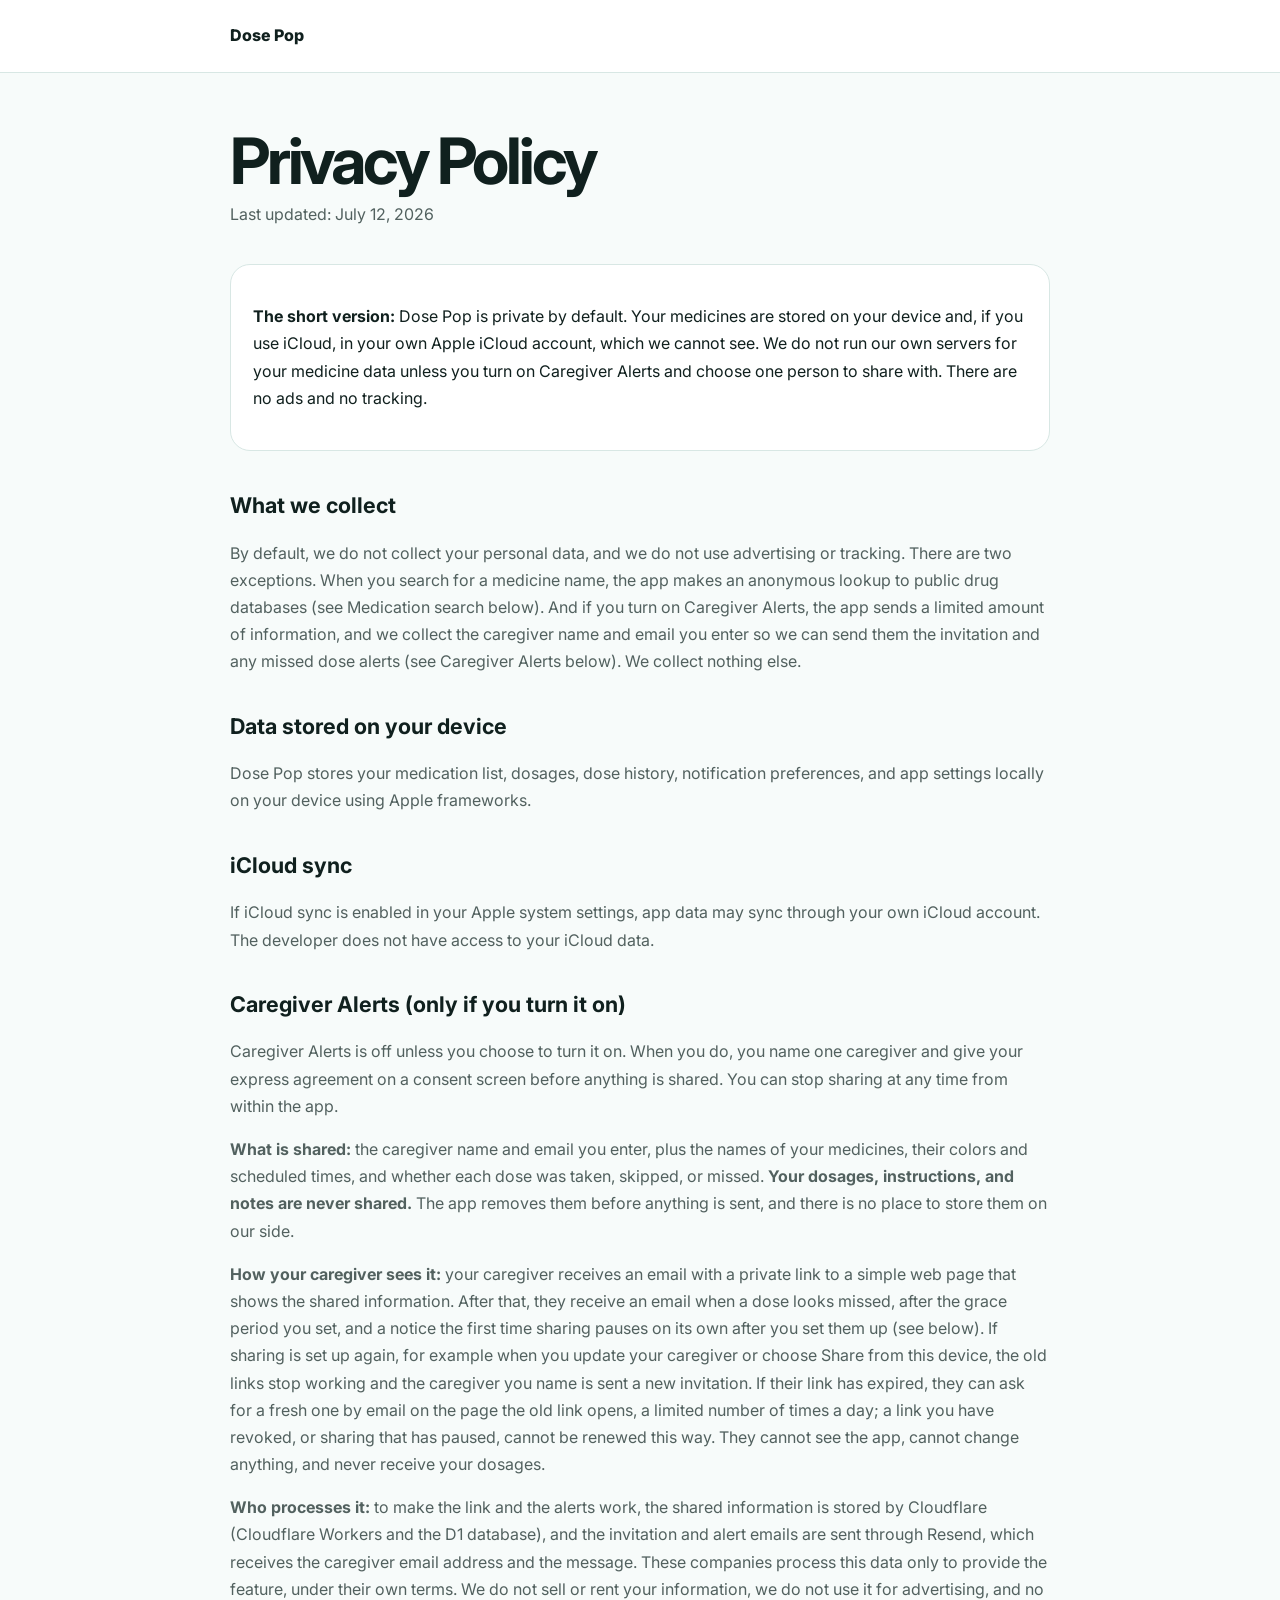
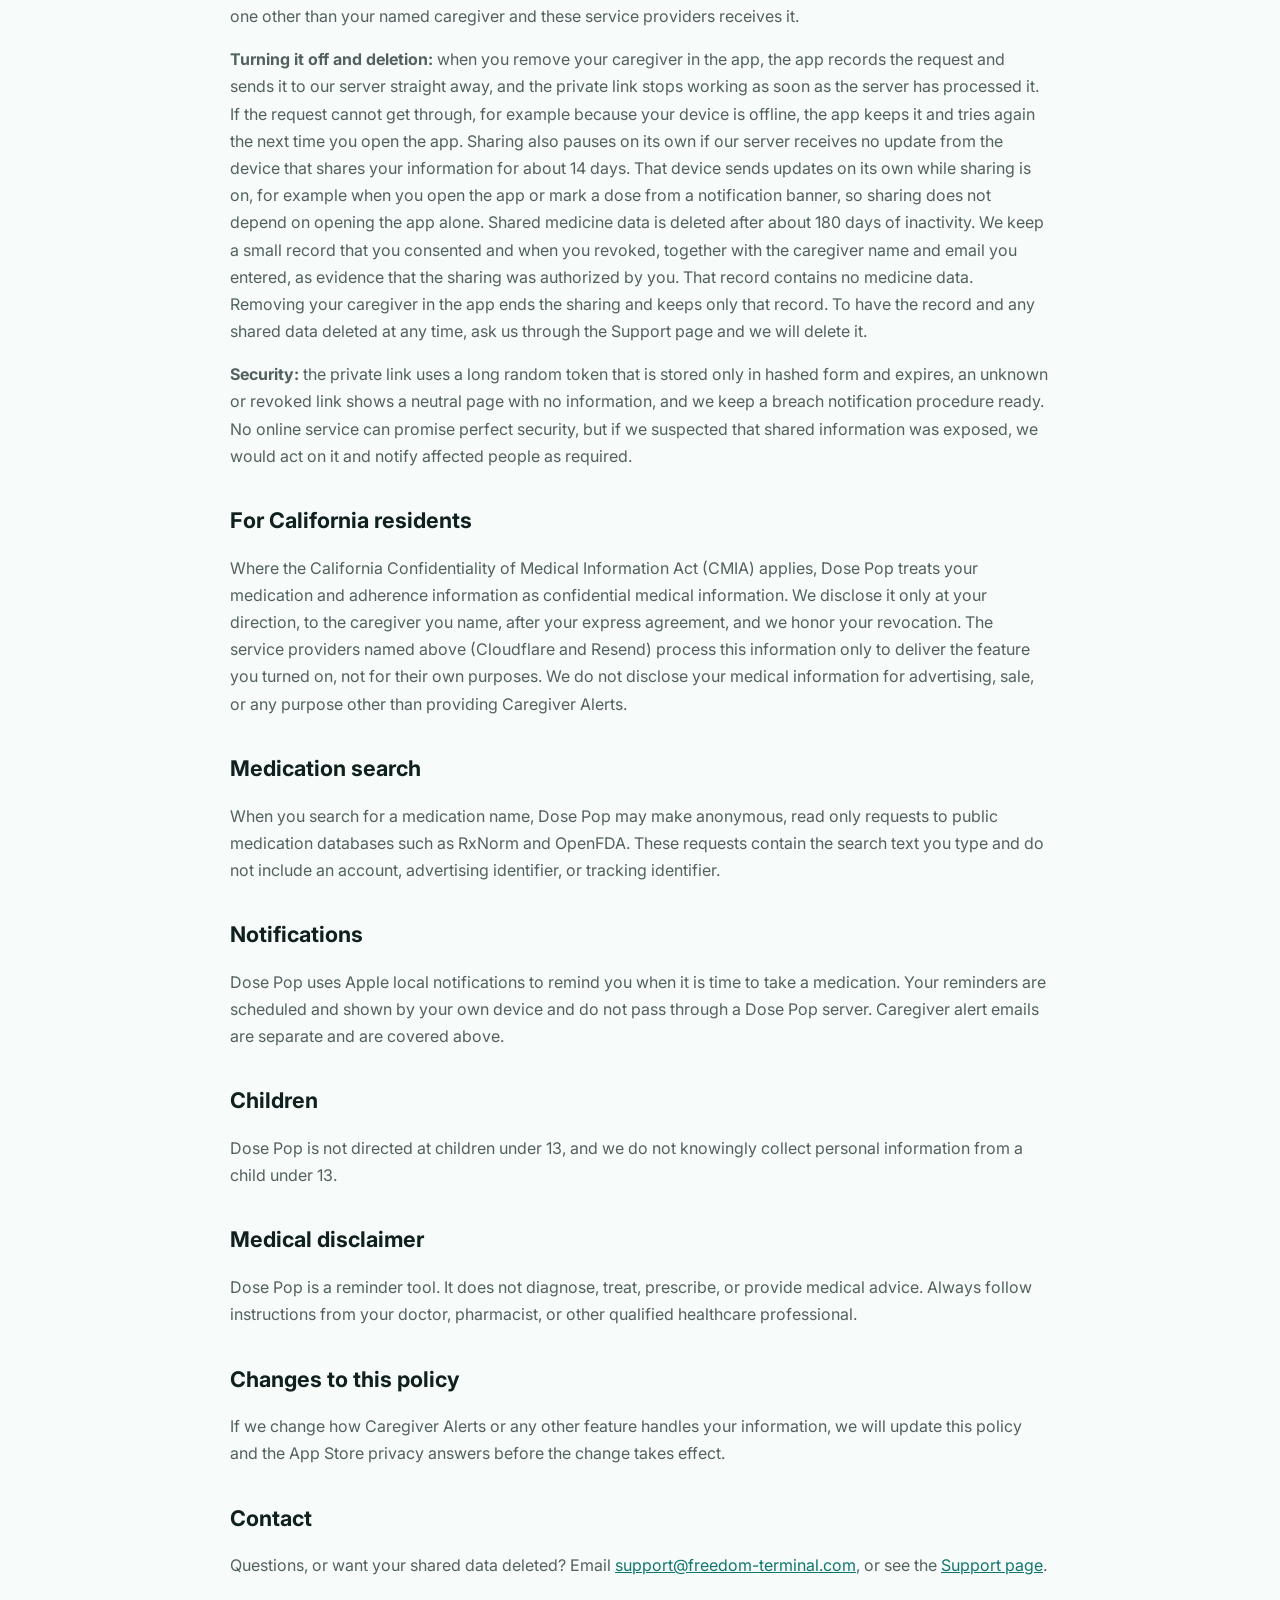
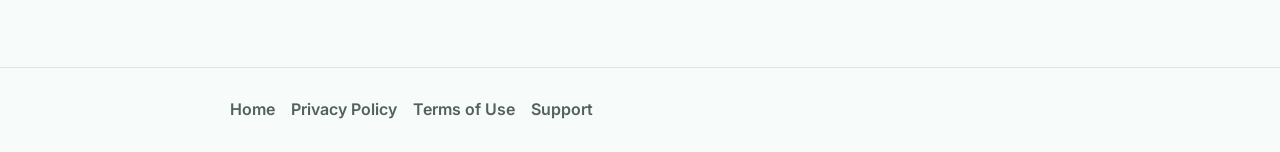
==== commit 83bd4ae0: "privacy: removing a caregiver ends the sharing and keeps the consent record; deletion is on request" ====
--- a/privacy.html
+++ b/privacy.html
@@ -3,7 +3,7 @@
 <head>
     <meta charset="UTF-8">
     <meta name="viewport" content="width=device-width, initial-scale=1.0">
-    <meta name="description" content="Dose Pop Privacy Policy. Your medicine list stays on your device. Learn what is shared only if you turn on Caregiver Alerts, and what the anonymous usage and crash reports you can turn off contain.">
+    <meta name="description" content="Dose Pop Privacy Policy. Dose Pop is private by default. Learn what is shared only if you turn on Caregiver Alerts.">
     <title>Privacy Policy - Dose Pop</title>
     <link rel="canonical" href="https://vishutdhar.github.io/dose-pop-site/privacy.html">
     <link rel="preconnect" href="https://fonts.googleapis.com">
@@ -15,50 +15,22 @@
     <nav class="nav"><div class="nav-content"><a href="index.html" class="nav-logo">Dose Pop</a></div></nav>
     <main class="content">
         <h1 class="page-title">Privacy Policy</h1>
-        <p class="page-updated">Last updated: October 1, 2026</p>
-        <div class="highlight-box"><p><strong>The short version:</strong> Your medicine list is stored on your device and, if you use iCloud, in your own Apple iCloud account, which we cannot see. Apart from that iCloud copy, the app on its own sends a medicine's name or database identifier anywhere in only two ways: anonymous lookups to public drug databases when you search for a medicine, save one, or look up or refresh its drug label, which carry no account, advertising identifier or tracking identifier; and Caregiver Alerts, if you turn it on and choose one person to share with. We do not run our own servers for your medicine data unless you turn on Caregiver Alerts. The app does send anonymous usage events and crash reports to PostHog, a product analytics service, so we can fix crashes and see how the app is used. They never include your medicines, your doses, your schedule, whether you took a dose, or your caregiver's details, and you can turn them off in the app under Settings &gt; Privacy (see <a href="#usage-and-crash-reports">Usage and crash reports</a>). Versions of the app without that switch send none of this. There are no ads and no tracking: the app does not use your device's advertising identifier and does not follow you across other companies' apps or websites.</p></div>
-        <section class="section"><h2>What we collect</h2><p>Dose Pop needs no account, and we do not use advertising or tracking. Apart from Apple's own services (your iCloud sync, and the App Store rating sheet, which the app may ask Apple to show once after you have used it for a while, and through which you can choose to rate the app), the app sends information beyond your device in three cases. When you search for a medicine name, when you save a medicine and the app checks its ingredients against your other medicines, and when you look up a medicine's drug label or the app refreshes a saved one, the app makes anonymous lookups to public drug databases, which carry the text you searched for, the medicine's name or its database identifier (see Medication search below). If you turn on Caregiver Alerts, the app sends a limited amount of information, and we collect the caregiver name and email you enter so we can send them the invitation and any missed dose alerts (see Caregiver Alerts below). And while the switch Share anonymous usage and crash reports is on, as it is by default, the app sends anonymous usage events and crash reports to PostHog, which never include your medicines, doses, schedule or caregiver, and, in a later version that shows an optional feedback survey, the fixed choices you pick in it, never text you write (see Usage and crash reports below). The app sends us nothing else. Anything you choose to send us yourself, such as an email, reaches us as you send it, and if you have chosen in your iPhone or iPad settings to share analytics with app developers, Apple may also pass crash reports to us under Apple's privacy policy.</p></section>
-        <section class="section"><h2>Data stored on your device</h2><p>Dose Pop stores your medication list, dosages, dose history, notification preferences, and app settings locally on your device using Apple frameworks. The app may also keep technical reports about crashes and other problems that Apple's system gives it. The app never sends those reports anywhere; you can export and share them yourself with Export Diagnostics in Settings. While usage and crash reports are on, your device also holds the random installation identifier and any reports waiting to be sent; when you turn them off, the app also saves a small record of that choice in the device's Keychain. Both are described under Usage and crash reports.</p></section>
+        <p class="page-updated">Last updated: July 12, 2026</p>
+        <div class="highlight-box"><p><strong>The short version:</strong> Dose Pop is private by default. Your medicines are stored on your device and, if you use iCloud, in your own Apple iCloud account, which we cannot see. We do not run our own servers for your medicine data unless you turn on Caregiver Alerts and choose one person to share with. There are no ads and no tracking.</p></div>
+        <section class="section"><h2>What we collect</h2><p>By default, we do not collect your personal data, and we do not use advertising or tracking. There are two exceptions. When you search for a medicine name, the app makes an anonymous lookup to public drug databases (see Medication search below). And if you turn on Caregiver Alerts, the app sends a limited amount of information, and we collect the caregiver name and email you enter so we can send them the invitation and any missed dose alerts (see Caregiver Alerts below). We collect nothing else.</p></section>
+        <section class="section"><h2>Data stored on your device</h2><p>Dose Pop stores your medication list, dosages, dose history, notification preferences, and app settings locally on your device using Apple frameworks.</p></section>
         <section class="section"><h2>iCloud sync</h2><p>If iCloud sync is enabled in your Apple system settings, app data may sync through your own iCloud account. The developer does not have access to your iCloud data.</p></section>
         <section class="section"><h2>Caregiver Alerts (only if you turn it on)</h2>
             <p>Caregiver Alerts is off unless you choose to turn it on. When you do, you name one caregiver and give your express agreement on a consent screen before anything is shared. You can stop sharing at any time from within the app.</p>
             <p><strong>What is shared:</strong> the caregiver name and email you enter, plus the names of your medicines, their colors and scheduled times, and whether each dose was taken, skipped, or missed. <strong>Your dosages, instructions, and notes are never shared.</strong> The app removes them before anything is sent, and there is no place to store them on our side.</p>
-            <p><strong>How your caregiver sees it:</strong> your caregiver receives an email with a private link to a simple web page that shows the shared information. They receive a further email only if a dose looks missed, after the grace period you set. They cannot see the app, cannot change anything, and never receive your dosages.</p>
+            <p><strong>How your caregiver sees it:</strong> your caregiver receives an email with a private link to a simple web page that shows the shared information. After that, they receive an email when a dose looks missed, after the grace period you set, and a notice the first time sharing pauses on its own after you set them up (see below). If sharing is set up again, for example when you update your caregiver or choose Share from this device, the old links stop working and the caregiver you name is sent a new invitation. If their link has expired, they can ask for a fresh one by email on the page the old link opens, a limited number of times a day; a link you have revoked, or sharing that has paused, cannot be renewed this way. They cannot see the app, cannot change anything, and never receive your dosages.</p>
             <p><strong>Who processes it:</strong> to make the link and the alerts work, the shared information is stored by Cloudflare (Cloudflare Workers and the D1 database), and the invitation and alert emails are sent through Resend, which receives the caregiver email address and the message. These companies process this data only to provide the feature, under their own terms. We do not sell or rent your information, we do not use it for advertising, and no one other than your named caregiver and these service providers receives it.</p>
-            <p><strong>Turning it off and deletion:</strong> when you remove your caregiver in the app, the private link stops working right away. Sharing also pauses on its own if you do not open the app for about 14 days. Shared medicine data is deleted after about 180 days of inactivity. We keep a small record that you consented and when you revoked, together with the caregiver name and email you entered, as evidence that the sharing was authorized by you. That record contains no medicine data. To have that record and any shared data deleted at any time, remove your caregiver in the app or ask us through the Support page and we will delete it.</p>
+            <p><strong>Turning it off and deletion:</strong> when you remove your caregiver in the app, the app records the request and sends it to our server straight away, and the private link stops working as soon as the server has processed it. If the request cannot get through, for example because your device is offline, the app keeps it and tries again the next time you open the app. Sharing also pauses on its own if our server receives no update from the device that shares your information for about 14 days. That device sends updates on its own while sharing is on, for example when you open the app or mark a dose from a notification banner, so sharing does not depend on opening the app alone. Shared medicine data is deleted after about 180 days of inactivity. We keep a small record that you consented and when you revoked, together with the caregiver name and email you entered, as evidence that the sharing was authorized by you. That record contains no medicine data. Removing your caregiver in the app ends the sharing and keeps only that record. To have the record and any shared data deleted at any time, ask us through the Support page and we will delete it.</p>
             <p><strong>Security:</strong> the private link uses a long random token that is stored only in hashed form and expires, an unknown or revoked link shows a neutral page with no information, and we keep a breach notification procedure ready. No online service can promise perfect security, but if we suspected that shared information was exposed, we would act on it and notify affected people as required.</p>
         </section>
         <section class="section"><h2>For California residents</h2><p>Where the California Confidentiality of Medical Information Act (CMIA) applies, Dose Pop treats your medication and adherence information as confidential medical information. We disclose it only at your direction, to the caregiver you name, after your express agreement, and we honor your revocation. The service providers named above (Cloudflare and Resend) process this information only to deliver the feature you turned on, not for their own purposes. We do not disclose your medical information for advertising, sale, or any purpose other than providing Caregiver Alerts.</p></section>
         <section class="section"><h2>Medication search</h2><p>When you search for a medication name, Dose Pop may make anonymous, read only requests to public medication databases such as RxNorm and OpenFDA. These requests contain the search text you type and do not include an account, advertising identifier, or tracking identifier.</p></section>
         <section class="section"><h2>Notifications</h2><p>Dose Pop uses Apple local notifications to remind you when it is time to take a medication. Your reminders are scheduled and shown by your own device and do not pass through a Dose Pop server. Caregiver alert emails are separate and are covered above.</p></section>
-        <section class="section" id="usage-and-crash-reports"><h2>Usage and crash reports</h2>
-            <p>Dose Pop sends anonymous usage events and crash reports to PostHog, Inc., a product analytics service, which holds them for us in its United States cloud, where we can read them. We use them to see whether people get through setup and keep using the app, how often reminders are at risk of not reaching people, how caregiver invitations turn out, and which crashes to fix. PostHog processes them for us under its own terms. The widget on your Home Screen and Lock Screen does not include PostHog's library and sends nothing to PostHog.</p>
-            <p><strong>Usage events.</strong> A usage event records that one of these things happened in the app:</p>
-            <ul>
-                <li>the app was installed, updated, opened (recording whether it was launched fresh or returned from the background), or sent to the background;</li>
-                <li>a screen was shown, by a fixed name from the app's own list (today, medications, history, settings, add medication, edit medication, reminder checkup, caregiver alerts, caregiver consent and onboarding), never by its title, so never by the name of a medicine;</li>
-                <li>onboarding was finished, recording whether notifications were allowed, declined or not yet asked about;</li>
-                <li>you answered the system's request to allow notifications, recording whether you allowed them and whether the request came from onboarding or from Settings;</li>
-                <li>a medicine was added, recording only whether it was picked from search results, whether supply tracking is on for it, whether it has its own reminder sound, and how many medicines the app holds after saving it, as a range: 1, 2 to 3, 4 to 6, or 7 or more;</li>
-                <li>a caregiver invitation finished, after you confirmed it on the consent screen, recording only how it ended: sent; sharing set up but the invitation email was not sent; your daily allowance of invitations used up; the allowance shared by everyone on the same network used up; the service asking the app to slow down; sharing stopped meanwhile, for example from another of your devices; a connection problem; or another error;</li>
-                <li>caregiver sharing was stopped;</li>
-                <li>a reminder checkup found a problem, recording only its kind from a fixed list: notifications are off, banners are off, sounds are off, Sound Even on Silent may not cover every reminder, snoozed reminders will be silent, lock screen alerts are off, Time Sensitive is off, notifications are held for a scheduled summary, or reminders the app expected to find scheduled are missing; each kind is recorded at most once each time the app starts;</li>
-                <li>a backup was handed to the share sheet, or an import finished, recording whether it worked, found nothing new, or failed;</li>
-                <li>Export Diagnostics was tapped;</li>
-                <li>one of six settings was changed (Notification Type, Play Sound, Snooze Duration, Missed Dose Alert, Keep Reminding Me, or Sound Even on Silent), recording which one and its new value: on or off for a switch, or the option chosen, such as 10 minutes;</li>
-                <li>the reporting switch was turned off.</li>
-            </ul>
-            <p><strong>What reports never carry.</strong> Neither usage events nor crash reports carry the names of your medicines, what they are for, their doses, units, instructions, notes or colors, their schedules, reminder times or how often you take them, your supply counts, anything you searched for or read on a drug label, whether or when you took a dose or skipped, snoozed or missed one, any reminder or what you did with it, your caregiver's name or email address, your own name, any invitation link or the identifiers and keys Caregiver Alerts uses, the contents of a backup or an import, the contents of the diagnostic reports, or anything you typed into the app. The only exception is the part of the app's code a crash report shows, described under Crash reports. Each report carries the time it happened, so the times the app is opened are recorded, but no report says why it was opened. Acting on a reminder from its notification banner, for example with Snooze or Skip, can start the app in the background without opening it. PostHog's library starts then too, so a crash during that start can be reported, reports already waiting on the device may be sent, and, if it is the first start since the app was installed or updated, the event recording the install or update may be recorded then. No usage event says that a reminder was acted on or which action was chosen; a crash during such a start shows only where in the app's code it happened, as described under Crash reports.</p>
-            <p><strong>No medical information.</strong> Usage events and crash reports carry no medical information: no report names a medicine or says what it is for, how much of it you take, when you take it, or whether you took it. The only figure about your medicine list in any report is the range of how many medicines the app holds, sent when you add one. A crash report can show that the app crashed in the code that handles a reminder action, such as Snooze or Skip, but not which medicine or dose was involved, or whether the action was saved. This is why the For California residents section above holds as written: these reports disclose no medicine, dose, schedule or record of whether a dose was taken.</p>
-            <p><strong>Details on every report.</strong> Usage events and crash reports include these details where available: the time it happened, a random identifier for the event itself, the random identifier for the installation, a session identifier, the app's name, bundle identifier, version and build, the name and version of PostHog's library, the device's manufacturer and model, the device category (phone, tablet, or desktop when the app runs on a Mac), the operating system and its version, the screen size, the time zone, the type of network connection (for example Wi-Fi or cellular), your language setting (the language only, not the region), whether the app was installed from TestFlight or from outside the App Store, and whether it runs on a simulator or on a Mac. The device model is sent as a model name or hardware code, never as the personal name you give your device. Reports also carry markers PostHog's library uses to process them, such as whether the installation has been identified to PostHog, which in this app it never is. Reports never carry your phone number, your Apple Account, or your device's advertising identifier. When PostHog's library first runs in a newer build than the one it last ran in, the update event also carries that earlier version and build; the first time the library runs at all, including after an update from a version without it, it records an install instead.</p>
-            <p><strong>Crash reports.</strong> While reporting is on, the app can report crashes: a crash is saved on the device and sent the next time the app starts with reporting on. A report of the same kind may also be sent for an error the app catches and chooses to record. It carries the kind of error, how it was caught and how severe it was, the number of the thread it happened on, and the stack trace (the list of the app's functions that were running at the time, with their memory addresses), which shows where in the app's code the crash happened, for example in the code that handles a reminder action such as Snooze or Skip. So that the trace can be turned back into readable function names, it also carries a description of each piece of program code involved: its build identifier, its size, where it was loaded in memory and, where available, the processor architecture it was built for, and it can carry the code's file path on the device, which includes the folder name the system assigns to the app's installation. The app removes the error's message from every crash report before it leaves the device, because a message written by the system can quote a value the app was handling, such as the name of a medicine. The report also carries the details above.</p>
-            <p><strong>The installation identifier.</strong> The random identifier is created by PostHog's library inside the app the first time it runs with reporting on. It is not taken from your device or your Apple Account. It lives in the app's own storage on the device, and PostHog's library marks its files as excluded from device backups. Uninstalling the app removes it; after a reinstall, or a restore from a backup, a new one is created only when reporting next starts. It is not synced through iCloud, so each of your devices has its own. The app never tells PostHog who you are, so PostHog keeps no profile of you, only events under that identifier.</p>
-            <p><strong>IP address.</strong> Every connection to PostHog, like any internet connection, gives PostHog your device's IP address. Our PostHog project is set to discard client IP addresses, so the address is not stored with the reports, and no location is worked out from it or stored. PostHog's library also contacts PostHog to fetch its settings for the app; that request names only our PostHog project, not your installation, and reaches PostHog from your IP address in the same way. When surveys are enabled in a version of the app, the library also asks PostHog whether a survey applies to this installation, whether or not one is then shown; that request carries the installation identifier, the app's version and build, its bundle identifier, the operating system and its version, the device category, the time zone, and the name and version of PostHog's library.</p>
-            <p><strong>How long they are kept.</strong> PostHog keeps these events available to us for seven years, the retention period of PostHog's paid plans, as its events retention page sets out. PostHog describes that period as the window within which events can be queried, not as a date on which they are erased, so we do not promise that reports are deleted when it ends. We may delete data sooner by deleting it from our PostHog project. PostHog handles them under its <a href="https://posthog.com/privacy">privacy policy</a>.</p>
-            <p><strong>Turning them off.</strong> You can turn usage events and crash reports off in the app under Settings &gt; Privacy, with the switch Share anonymous usage and crash reports. The switch is on when you install the app, and when you first update to a version that has it, unless an earlier choice to turn it off is still on the device, for example after a reinstall or a restore from a backup, both described below. Whenever the app cannot read your choice reliably, it treats reporting as off. Turning it off also saves a small record in your device's Keychain that holds only the fact that reporting is off, with no identifier. That record is never synced and never moves to another device; an encrypted backup of the device can bring it back only when restored to the same device. Because the Keychain outlives the app, once that record is saved, deleting and reinstalling the app on the same device keeps reporting off until you turn the switch back on. Turning it off while reporting is running stops new usage events at once and, for up to five seconds, tries to send one last event recording that the switch was turned off, together with any reports still waiting on the device; a request already under way can still arrive a few seconds after that. The app then closes PostHog's library and deletes any report that was not sent; anything it cannot delete then is deleted before reporting starts again, and reporting does not start until it is. While it stays off, the app does not start PostHog's library at all, and a crash that happens while it is off is never reported, even after you turn it back on. Turning it back on removes the Keychain record and resumes usage events straight away; if the app cannot remove the record, save your choice or delete what was left from the switch-off, reporting stays off until it can. Crash reports, and the events recording that the app was opened or sent to the background, may resume only from the next time the app starts. Deleting a medicine, turning the switch off or uninstalling the app does not remove reports already sent; they stay under the retention terms above. Reports already sent carry no name or account, only the random installation identifier, which the app never shows you, so we cannot look reports up by name or account, or find the ones that came from your device. Email support if you have questions about them.</p>
-            <p><strong>Feedback survey.</strong> The app may show a short, optional survey inside the app, asking for your feedback on Dose Pop. It asks about the app, never about your medicines or your health, and every question offers only fixed choices, with no place to type your own words, so an answer cannot carry a medicine's name or a health detail. Answering is up to you, and you can dismiss it. The choices you pick are sent to PostHog with the same random installation identifier as the usage events. Showing the survey and dismissing it are recorded as events too, with the survey's identifier, name, round and, where available, the date that round started, and answers are sent with the survey's questions and whether it was completed; if you dismiss it after answering part of it, the choices you had made are sent with the dismissal. The survey is shown only while usage and crash reports are switched on. The check for whether a survey applies, described under IP address above, may itself be recorded as an event naming the survey rule and its result, and that result may be attached to later reports from the same installation, even when no survey appears. Because answers are fixed choices that many people share and carry no name or account, we cannot tell which answers came from you, so we cannot find or remove them one by one; they stay under the retention terms above.</p>
-            <p><strong>Earlier versions.</strong> Versions of Dose Pop that do not have the Share anonymous usage and crash reports switch do not include PostHog's library and send nothing to PostHog: no usage events, no crash reports and no survey answers. Everything else in this policy applies to them as written.</p>
-        </section>
         <section class="section"><h2>Children</h2><p>Dose Pop is not directed at children under 13, and we do not knowingly collect personal information from a child under 13.</p></section>
         <section class="section"><h2>Medical disclaimer</h2><p>Dose Pop is a reminder tool. It does not diagnose, treat, prescribe, or provide medical advice. Always follow instructions from your doctor, pharmacist, or other qualified healthcare professional.</p></section>
         <section class="section"><h2>Changes to this policy</h2><p>If we change how Caregiver Alerts or any other feature handles your information, we will update this policy and the App Store privacy answers before the change takes effect.</p></section>
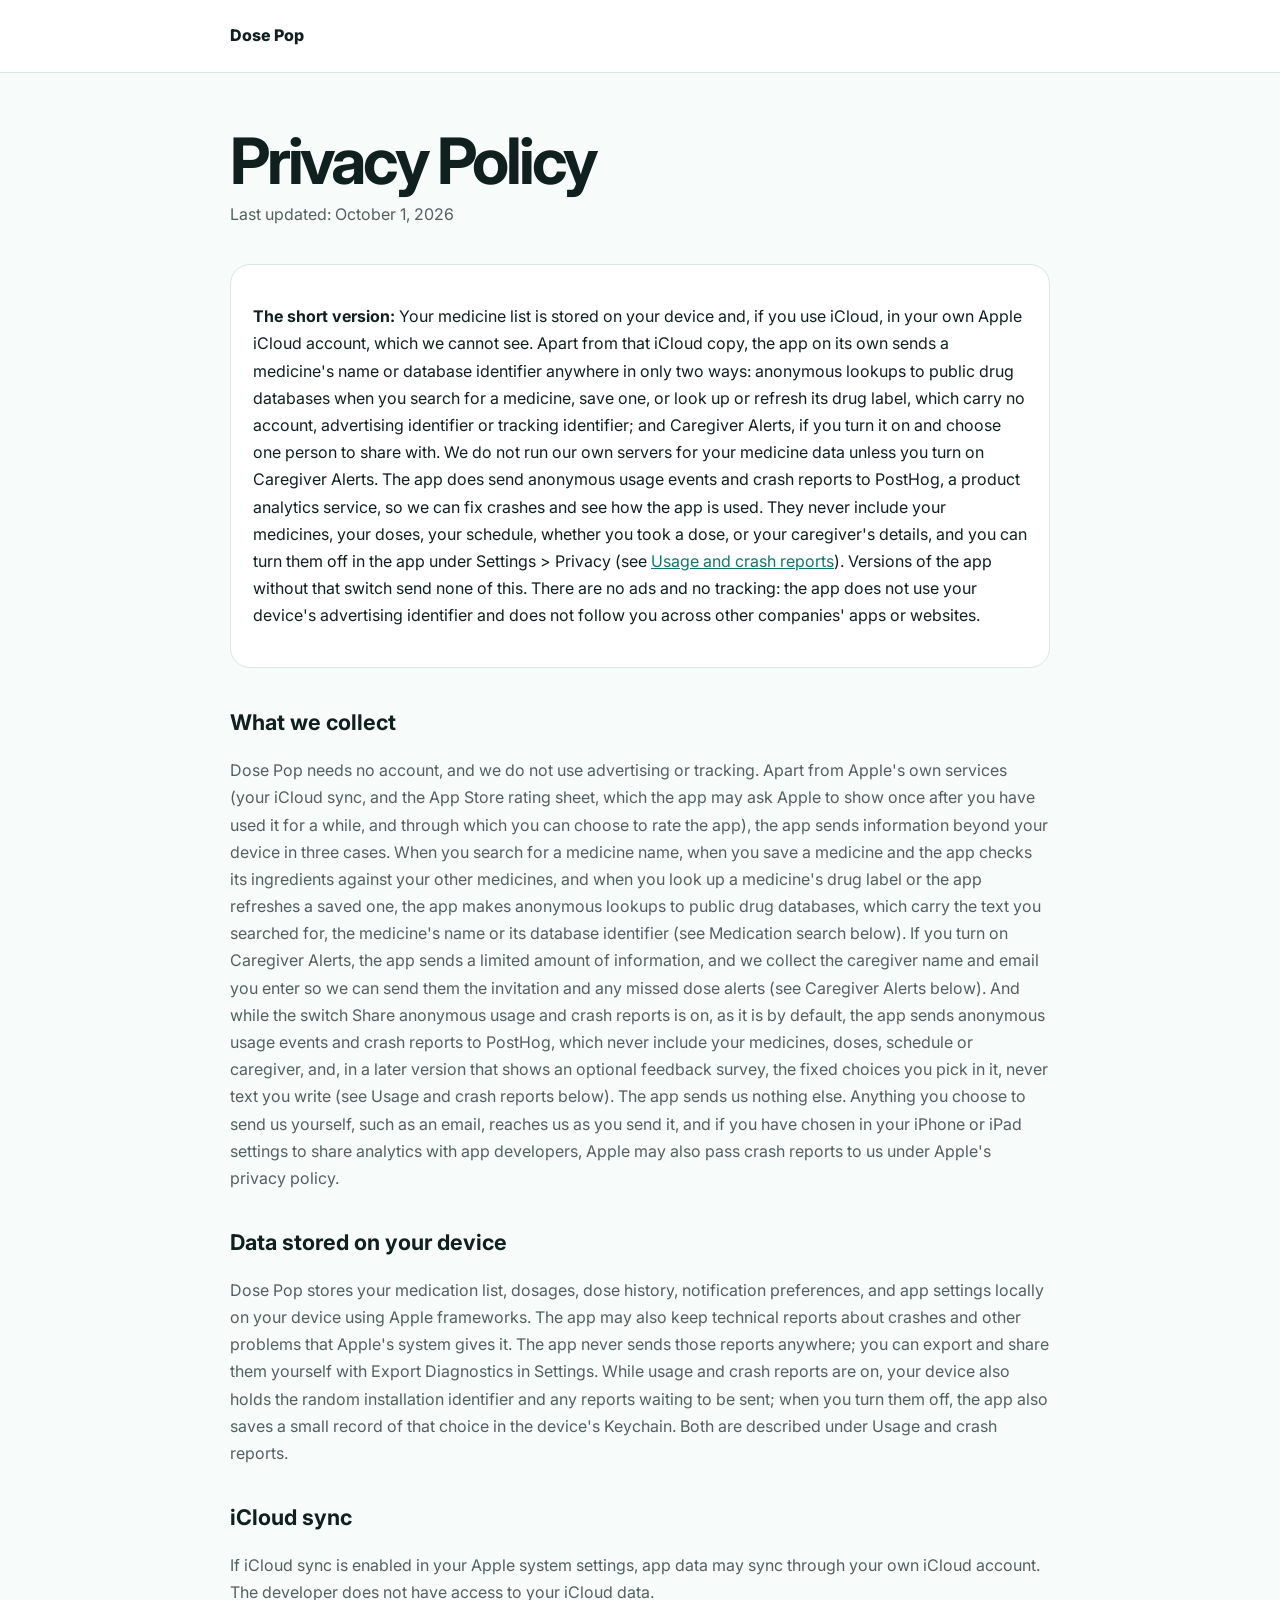
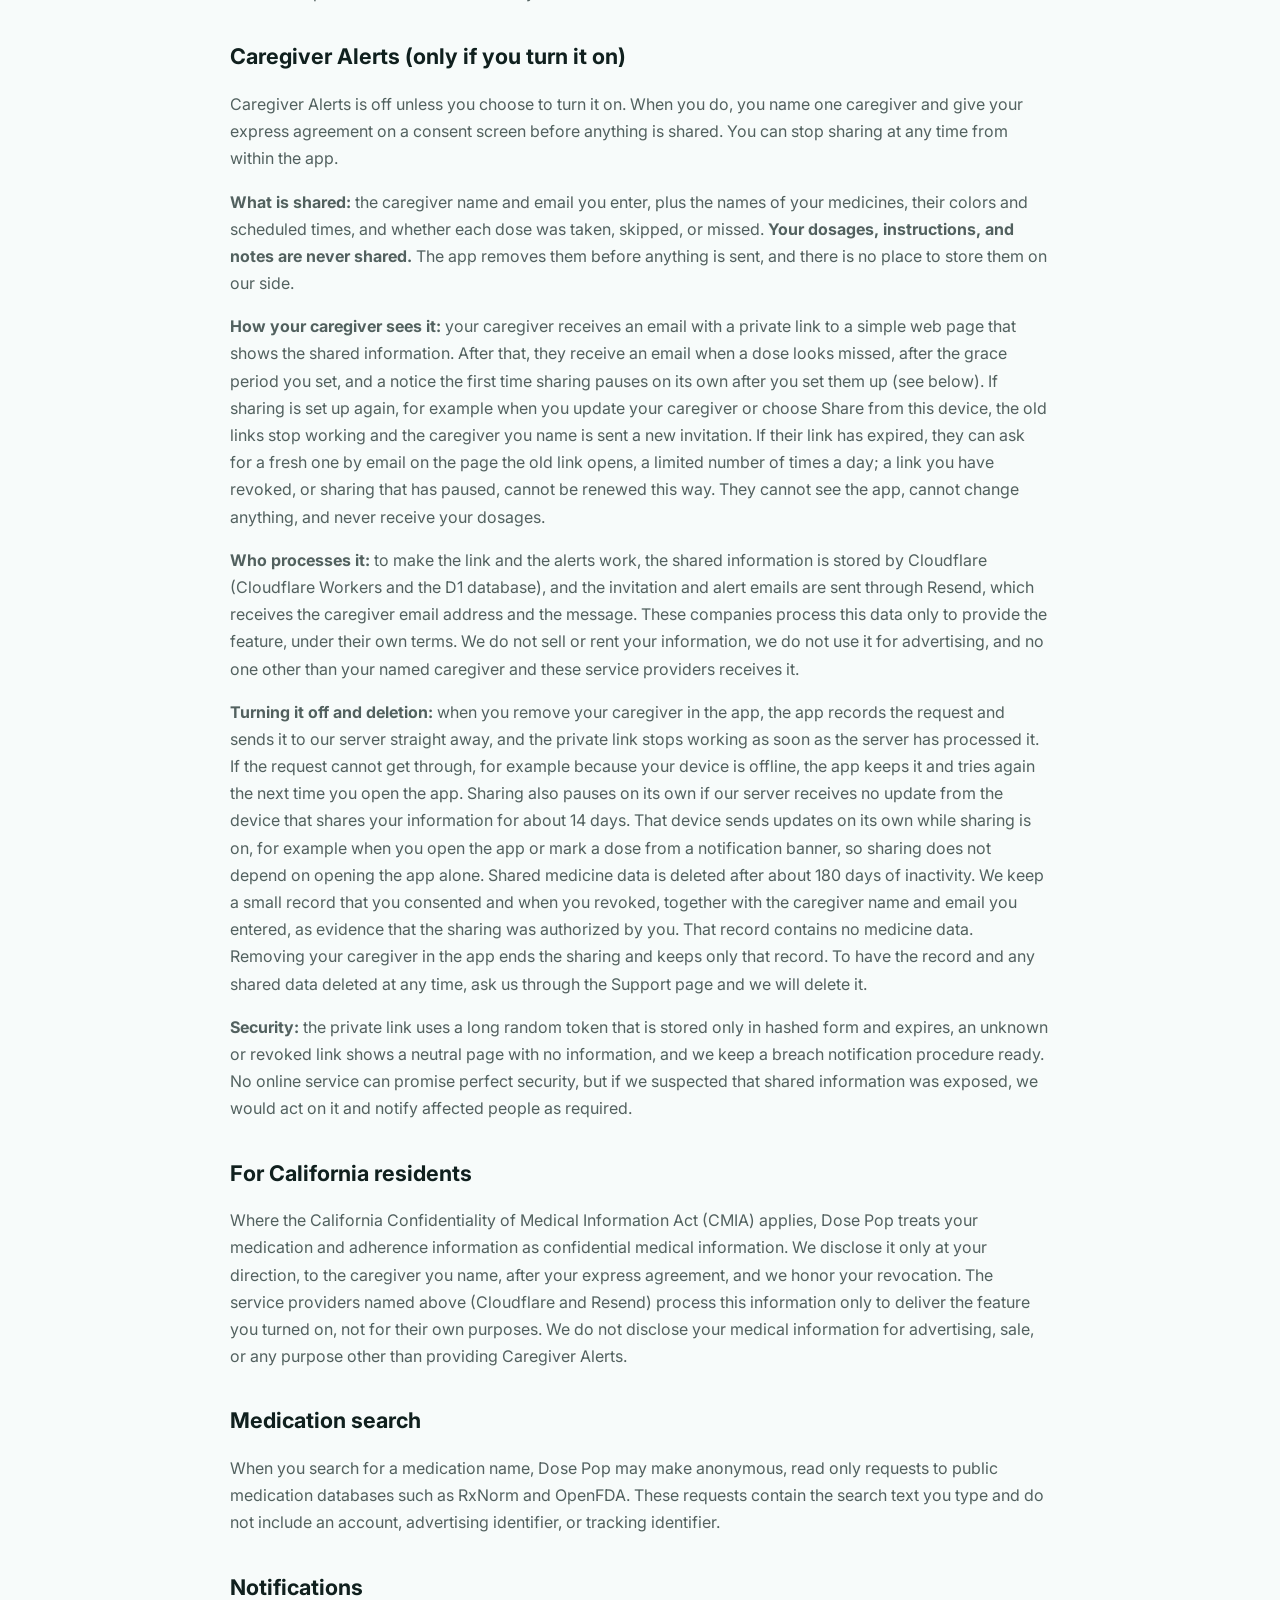
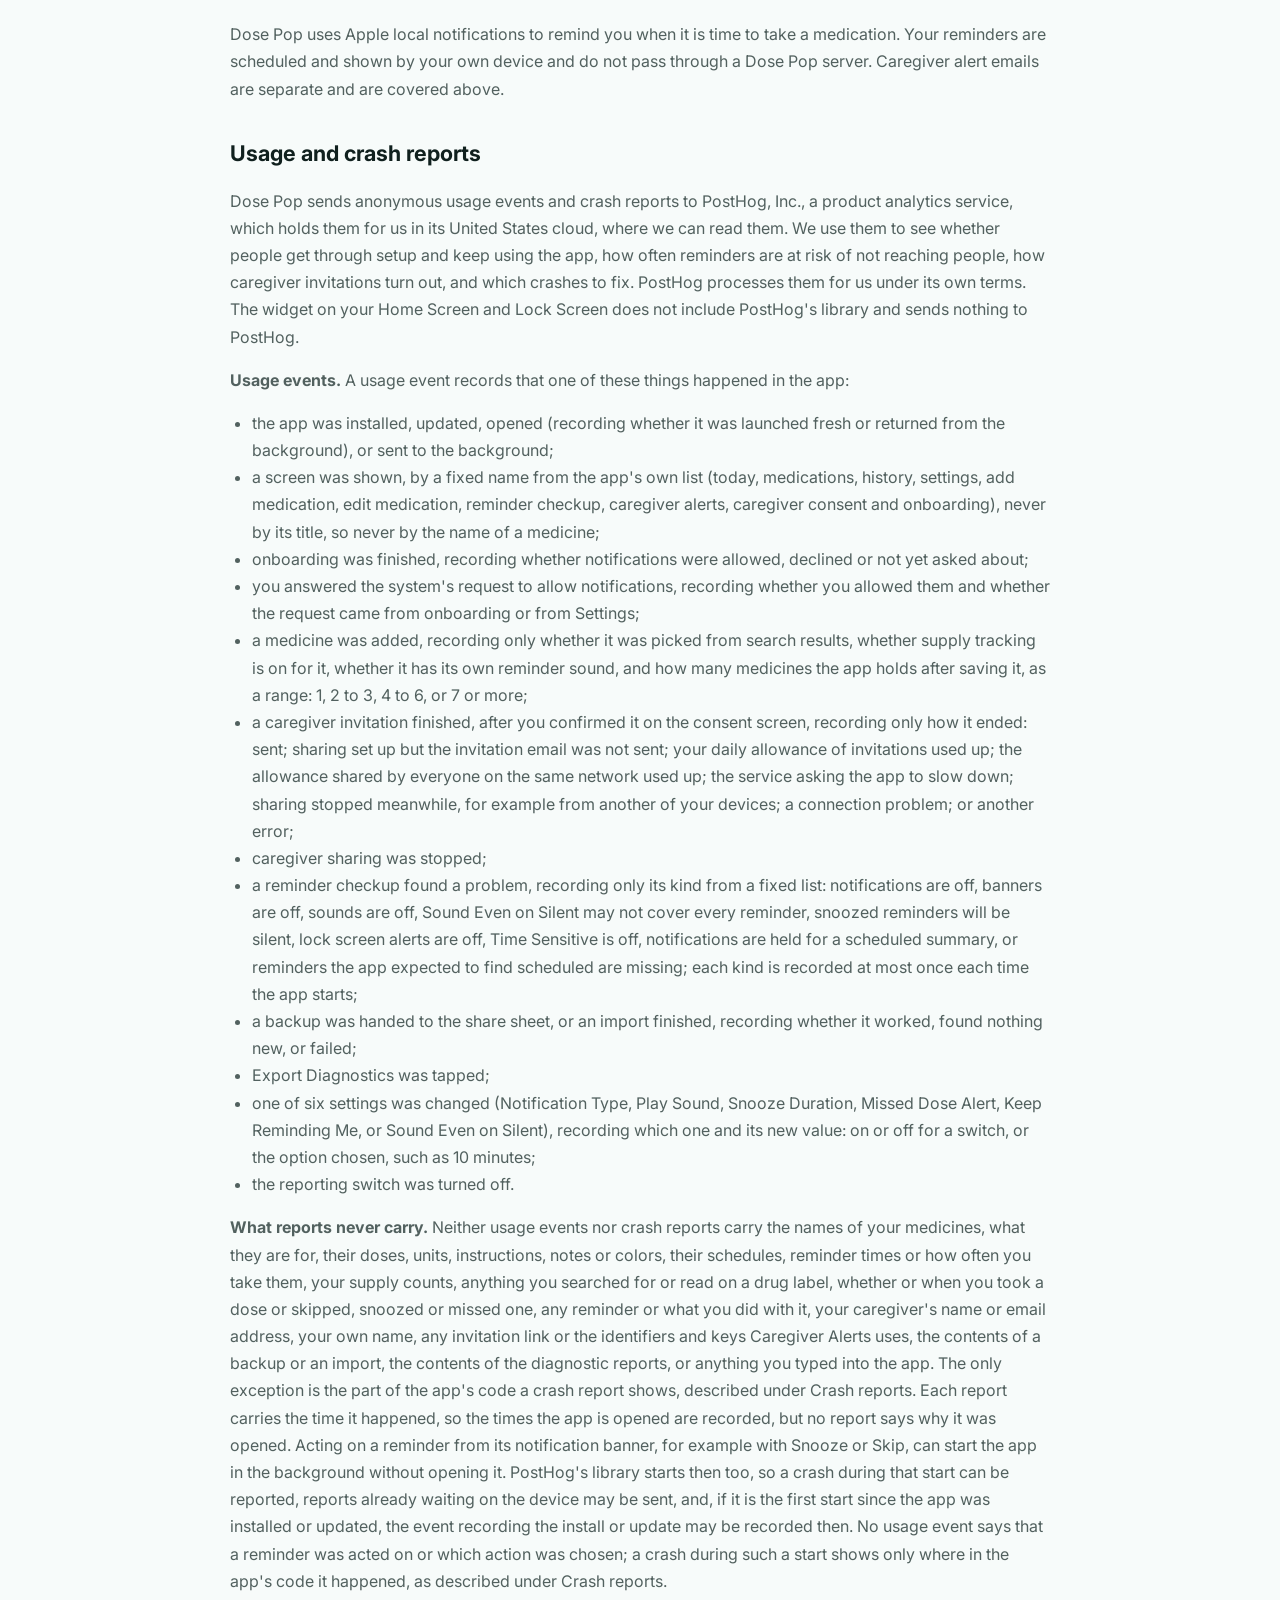
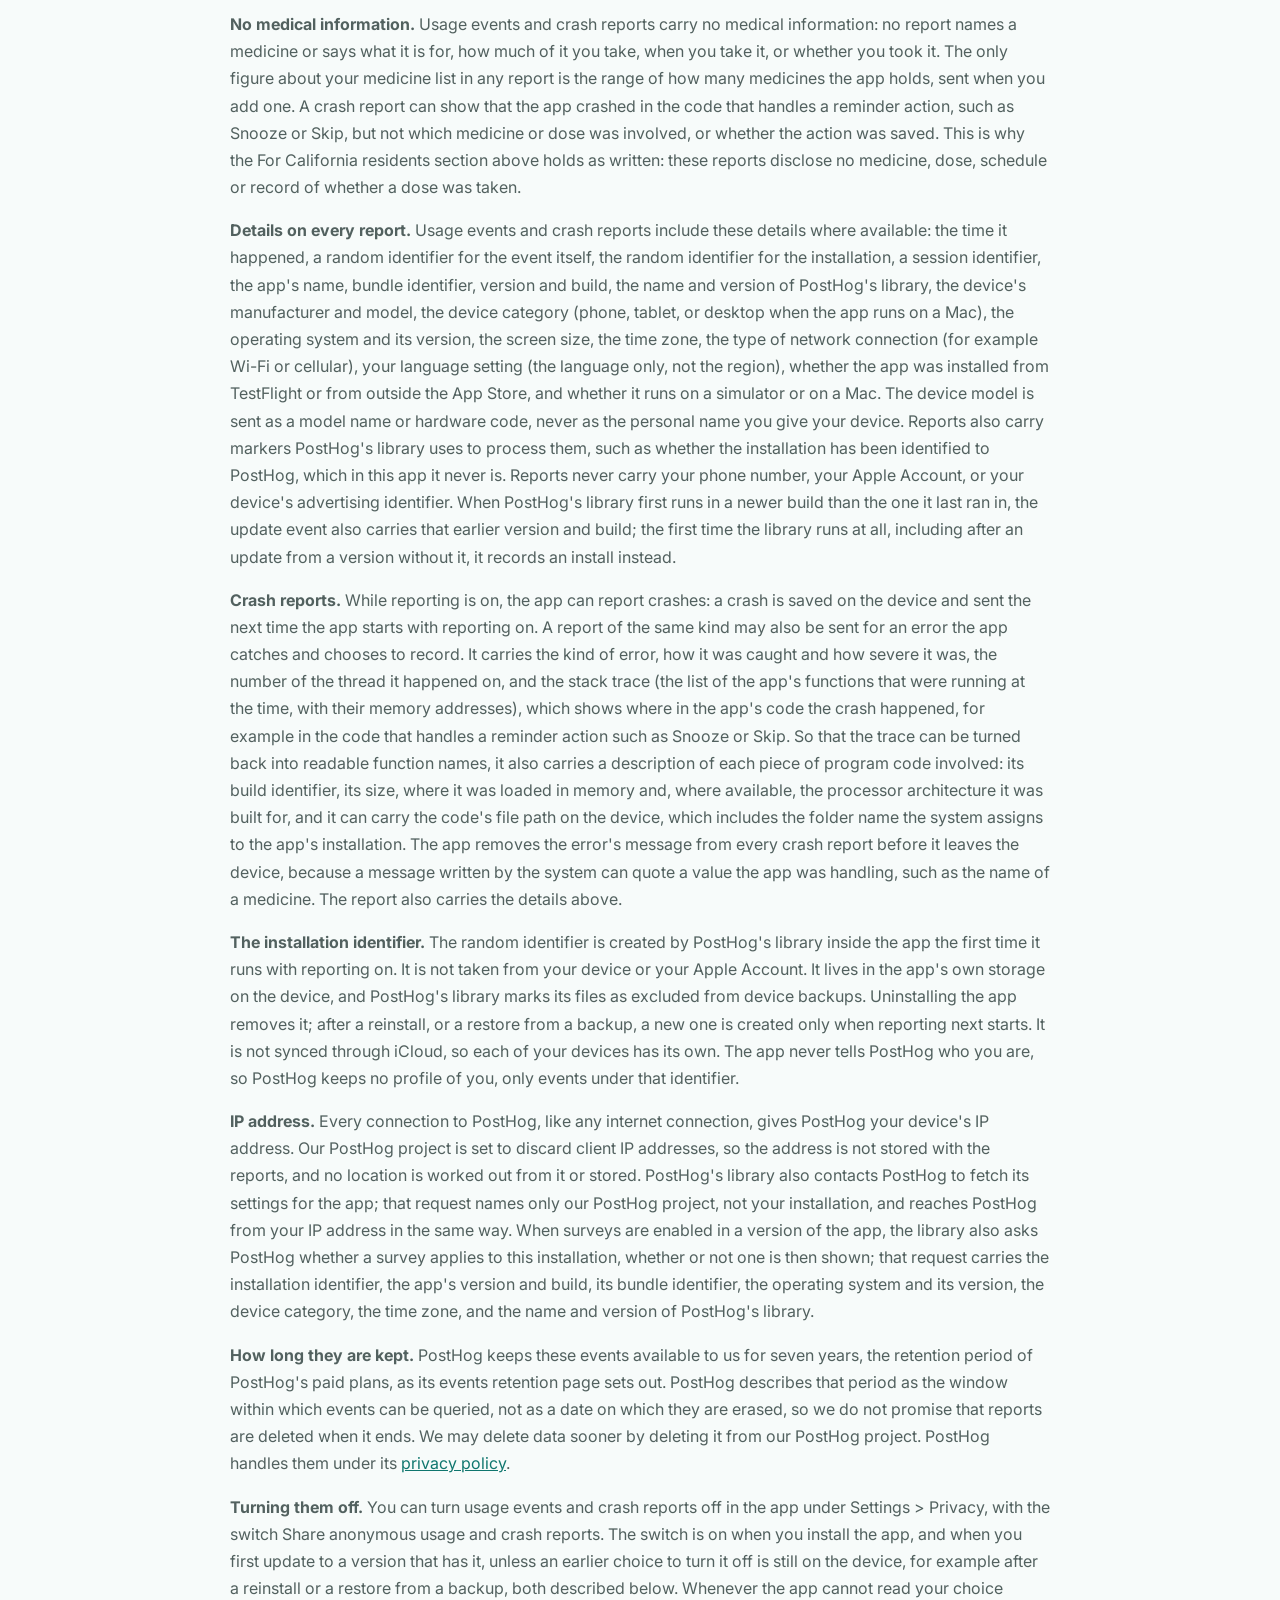
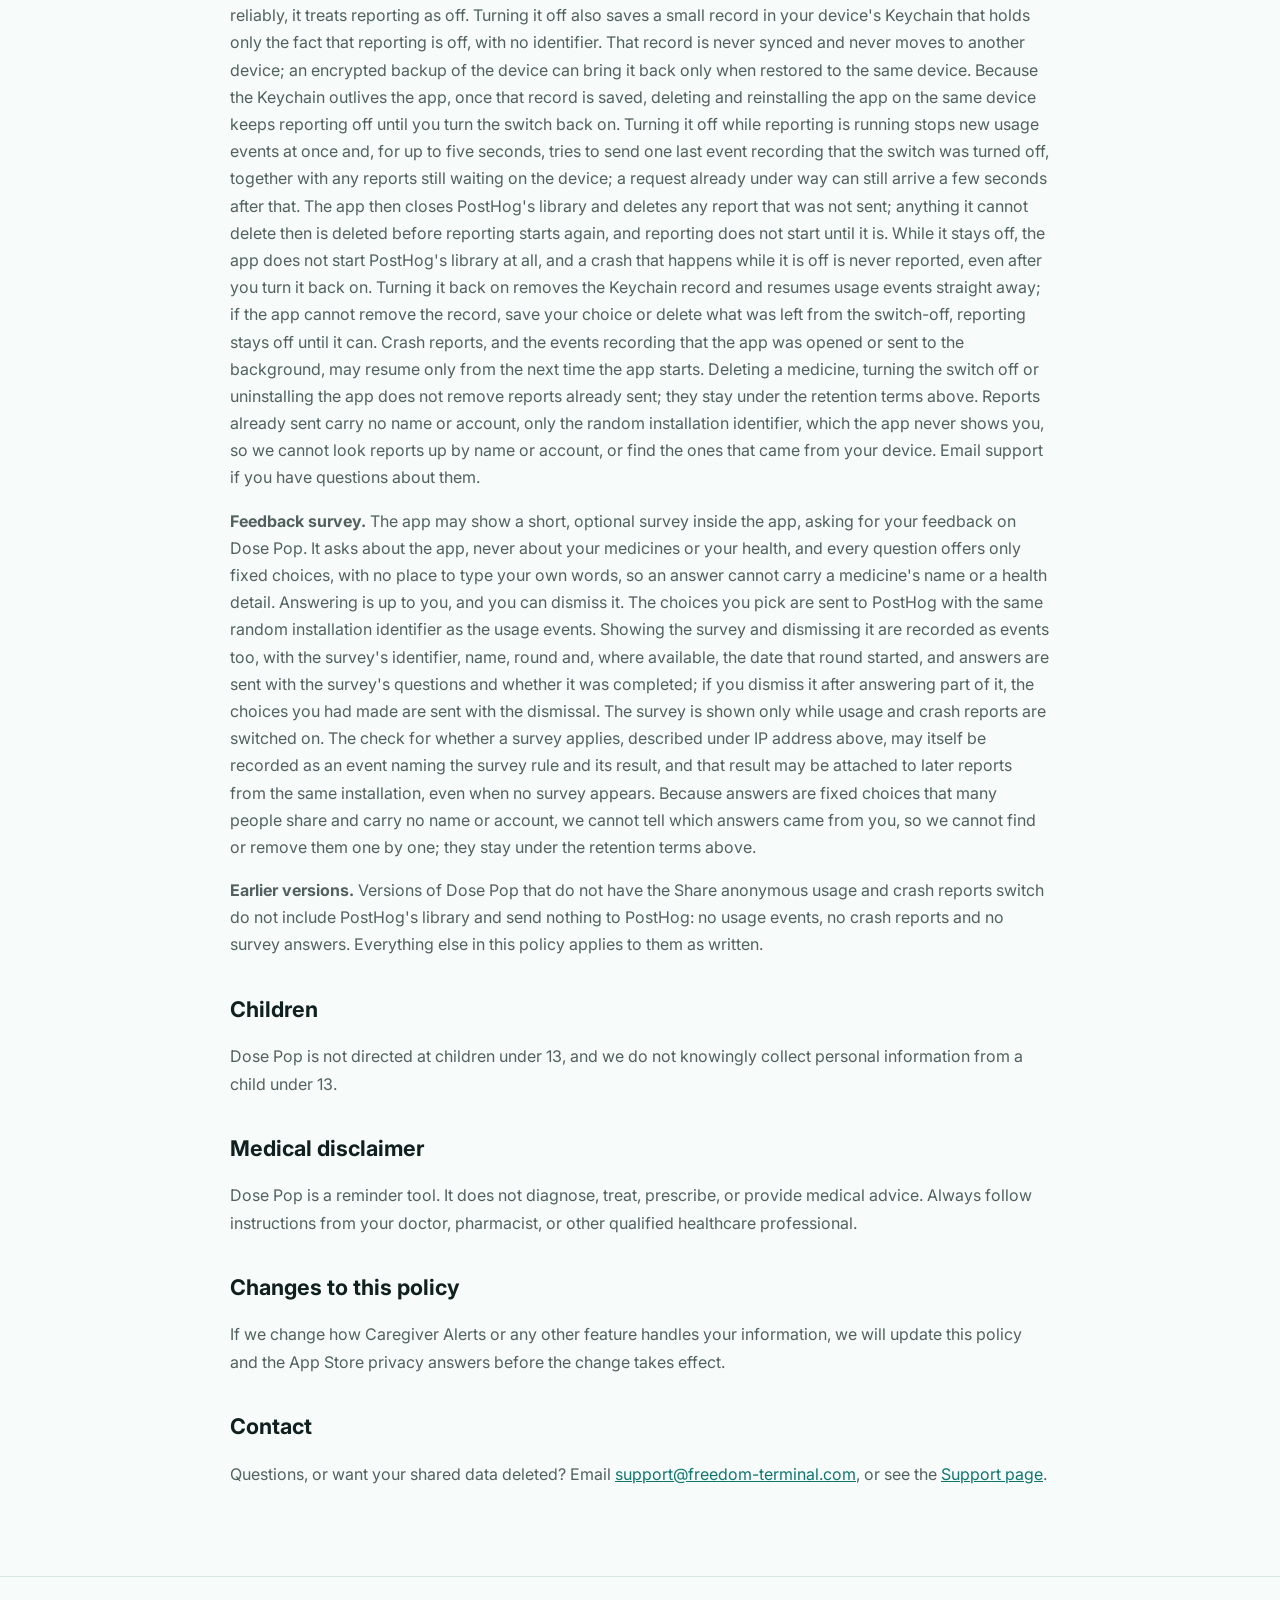
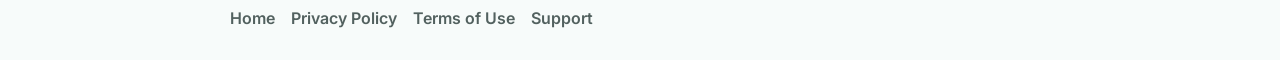
==== commit 76b77fa0: "Disclose anonymous usage and crash reports in the privacy policy (#6) * Disclose anonymous usage and" ====
--- a/privacy.html
+++ b/privacy.html
@@ -3,7 +3,7 @@
 <head>
     <meta charset="UTF-8">
     <meta name="viewport" content="width=device-width, initial-scale=1.0">
-    <meta name="description" content="Dose Pop Privacy Policy. Dose Pop is private by default. Learn what is shared only if you turn on Caregiver Alerts.">
+    <meta name="description" content="Dose Pop Privacy Policy. Your medicine list stays on your device. Learn what is shared only if you turn on Caregiver Alerts, and what the anonymous usage and crash reports you can turn off contain.">
     <title>Privacy Policy - Dose Pop</title>
     <link rel="canonical" href="https://vishutdhar.github.io/dose-pop-site/privacy.html">
     <link rel="preconnect" href="https://fonts.googleapis.com">
@@ -15,10 +15,10 @@
     <nav class="nav"><div class="nav-content"><a href="index.html" class="nav-logo">Dose Pop</a></div></nav>
     <main class="content">
         <h1 class="page-title">Privacy Policy</h1>
-        <p class="page-updated">Last updated: July 12, 2026</p>
-        <div class="highlight-box"><p><strong>The short version:</strong> Dose Pop is private by default. Your medicines are stored on your device and, if you use iCloud, in your own Apple iCloud account, which we cannot see. We do not run our own servers for your medicine data unless you turn on Caregiver Alerts and choose one person to share with. There are no ads and no tracking.</p></div>
-        <section class="section"><h2>What we collect</h2><p>By default, we do not collect your personal data, and we do not use advertising or tracking. There are two exceptions. When you search for a medicine name, the app makes an anonymous lookup to public drug databases (see Medication search below). And if you turn on Caregiver Alerts, the app sends a limited amount of information, and we collect the caregiver name and email you enter so we can send them the invitation and any missed dose alerts (see Caregiver Alerts below). We collect nothing else.</p></section>
-        <section class="section"><h2>Data stored on your device</h2><p>Dose Pop stores your medication list, dosages, dose history, notification preferences, and app settings locally on your device using Apple frameworks.</p></section>
+        <p class="page-updated">Last updated: October 1, 2026</p>
+        <div class="highlight-box"><p><strong>The short version:</strong> Your medicine list is stored on your device and, if you use iCloud, in your own Apple iCloud account, which we cannot see. Apart from that iCloud copy, the app on its own sends a medicine's name or database identifier anywhere in only two ways: anonymous lookups to public drug databases when you search for a medicine, save one, or look up or refresh its drug label, which carry no account, advertising identifier or tracking identifier; and Caregiver Alerts, if you turn it on and choose one person to share with. We do not run our own servers for your medicine data unless you turn on Caregiver Alerts. The app does send anonymous usage events and crash reports to PostHog, a product analytics service, so we can fix crashes and see how the app is used. They never include your medicines, your doses, your schedule, whether you took a dose, or your caregiver's details, and you can turn them off in the app under Settings &gt; Privacy (see <a href="#usage-and-crash-reports">Usage and crash reports</a>). Versions of the app without that switch send none of this. There are no ads and no tracking: the app does not use your device's advertising identifier and does not follow you across other companies' apps or websites.</p></div>
+        <section class="section"><h2>What we collect</h2><p>Dose Pop needs no account, and we do not use advertising or tracking. Apart from Apple's own services (your iCloud sync, and the App Store rating sheet, which the app may ask Apple to show once after you have used it for a while, and through which you can choose to rate the app), the app sends information beyond your device in three cases. When you search for a medicine name, when you save a medicine and the app checks its ingredients against your other medicines, and when you look up a medicine's drug label or the app refreshes a saved one, the app makes anonymous lookups to public drug databases, which carry the text you searched for, the medicine's name or its database identifier (see Medication search below). If you turn on Caregiver Alerts, the app sends a limited amount of information, and we collect the caregiver name and email you enter so we can send them the invitation and any missed dose alerts (see Caregiver Alerts below). And while the switch Share anonymous usage and crash reports is on, as it is by default, the app sends anonymous usage events and crash reports to PostHog, which never include your medicines, doses, schedule or caregiver, and, in a later version that shows an optional feedback survey, the fixed choices you pick in it, never text you write (see Usage and crash reports below). The app sends us nothing else. Anything you choose to send us yourself, such as an email, reaches us as you send it, and if you have chosen in your iPhone or iPad settings to share analytics with app developers, Apple may also pass crash reports to us under Apple's privacy policy.</p></section>
+        <section class="section"><h2>Data stored on your device</h2><p>Dose Pop stores your medication list, dosages, dose history, notification preferences, and app settings locally on your device using Apple frameworks. The app may also keep technical reports about crashes and other problems that Apple's system gives it. The app never sends those reports anywhere; you can export and share them yourself with Export Diagnostics in Settings. While usage and crash reports are on, your device also holds the random installation identifier and any reports waiting to be sent; when you turn them off, the app also saves a small record of that choice in the device's Keychain. Both are described under Usage and crash reports.</p></section>
         <section class="section"><h2>iCloud sync</h2><p>If iCloud sync is enabled in your Apple system settings, app data may sync through your own iCloud account. The developer does not have access to your iCloud data.</p></section>
         <section class="section"><h2>Caregiver Alerts (only if you turn it on)</h2>
             <p>Caregiver Alerts is off unless you choose to turn it on. When you do, you name one caregiver and give your express agreement on a consent screen before anything is shared. You can stop sharing at any time from within the app.</p>
@@ -31,6 +31,34 @@
         <section class="section"><h2>For California residents</h2><p>Where the California Confidentiality of Medical Information Act (CMIA) applies, Dose Pop treats your medication and adherence information as confidential medical information. We disclose it only at your direction, to the caregiver you name, after your express agreement, and we honor your revocation. The service providers named above (Cloudflare and Resend) process this information only to deliver the feature you turned on, not for their own purposes. We do not disclose your medical information for advertising, sale, or any purpose other than providing Caregiver Alerts.</p></section>
         <section class="section"><h2>Medication search</h2><p>When you search for a medication name, Dose Pop may make anonymous, read only requests to public medication databases such as RxNorm and OpenFDA. These requests contain the search text you type and do not include an account, advertising identifier, or tracking identifier.</p></section>
         <section class="section"><h2>Notifications</h2><p>Dose Pop uses Apple local notifications to remind you when it is time to take a medication. Your reminders are scheduled and shown by your own device and do not pass through a Dose Pop server. Caregiver alert emails are separate and are covered above.</p></section>
+        <section class="section" id="usage-and-crash-reports"><h2>Usage and crash reports</h2>
+            <p>Dose Pop sends anonymous usage events and crash reports to PostHog, Inc., a product analytics service, which holds them for us in its United States cloud, where we can read them. We use them to see whether people get through setup and keep using the app, how often reminders are at risk of not reaching people, how caregiver invitations turn out, and which crashes to fix. PostHog processes them for us under its own terms. The widget on your Home Screen and Lock Screen does not include PostHog's library and sends nothing to PostHog.</p>
+            <p><strong>Usage events.</strong> A usage event records that one of these things happened in the app:</p>
+            <ul>
+                <li>the app was installed, updated, opened (recording whether it was launched fresh or returned from the background), or sent to the background;</li>
+                <li>a screen was shown, by a fixed name from the app's own list (today, medications, history, settings, add medication, edit medication, reminder checkup, caregiver alerts, caregiver consent and onboarding), never by its title, so never by the name of a medicine;</li>
+                <li>onboarding was finished, recording whether notifications were allowed, declined or not yet asked about;</li>
+                <li>you answered the system's request to allow notifications, recording whether you allowed them and whether the request came from onboarding or from Settings;</li>
+                <li>a medicine was added, recording only whether it was picked from search results, whether supply tracking is on for it, whether it has its own reminder sound, and how many medicines the app holds after saving it, as a range: 1, 2 to 3, 4 to 6, or 7 or more;</li>
+                <li>a caregiver invitation finished, after you confirmed it on the consent screen, recording only how it ended: sent; sharing set up but the invitation email was not sent; your daily allowance of invitations used up; the allowance shared by everyone on the same network used up; the service asking the app to slow down; sharing stopped meanwhile, for example from another of your devices; a connection problem; or another error;</li>
+                <li>caregiver sharing was stopped;</li>
+                <li>a reminder checkup found a problem, recording only its kind from a fixed list: notifications are off, banners are off, sounds are off, Sound Even on Silent may not cover every reminder, snoozed reminders will be silent, lock screen alerts are off, Time Sensitive is off, notifications are held for a scheduled summary, or reminders the app expected to find scheduled are missing; each kind is recorded at most once each time the app starts;</li>
+                <li>a backup was handed to the share sheet, or an import finished, recording whether it worked, found nothing new, or failed;</li>
+                <li>Export Diagnostics was tapped;</li>
+                <li>one of six settings was changed (Notification Type, Play Sound, Snooze Duration, Missed Dose Alert, Keep Reminding Me, or Sound Even on Silent), recording which one and its new value: on or off for a switch, or the option chosen, such as 10 minutes;</li>
+                <li>the reporting switch was turned off.</li>
+            </ul>
+            <p><strong>What reports never carry.</strong> Neither usage events nor crash reports carry the names of your medicines, what they are for, their doses, units, instructions, notes or colors, their schedules, reminder times or how often you take them, your supply counts, anything you searched for or read on a drug label, whether or when you took a dose or skipped, snoozed or missed one, any reminder or what you did with it, your caregiver's name or email address, your own name, any invitation link or the identifiers and keys Caregiver Alerts uses, the contents of a backup or an import, the contents of the diagnostic reports, or anything you typed into the app. The only exception is the part of the app's code a crash report shows, described under Crash reports. Each report carries the time it happened, so the times the app is opened are recorded, but no report says why it was opened. Acting on a reminder from its notification banner, for example with Snooze or Skip, can start the app in the background without opening it. PostHog's library starts then too, so a crash during that start can be reported, reports already waiting on the device may be sent, and, if it is the first start since the app was installed or updated, the event recording the install or update may be recorded then. No usage event says that a reminder was acted on or which action was chosen; a crash during such a start shows only where in the app's code it happened, as described under Crash reports.</p>
+            <p><strong>No medical information.</strong> Usage events and crash reports carry no medical information: no report names a medicine or says what it is for, how much of it you take, when you take it, or whether you took it. The only figure about your medicine list in any report is the range of how many medicines the app holds, sent when you add one. A crash report can show that the app crashed in the code that handles a reminder action, such as Snooze or Skip, but not which medicine or dose was involved, or whether the action was saved. This is why the For California residents section above holds as written: these reports disclose no medicine, dose, schedule or record of whether a dose was taken.</p>
+            <p><strong>Details on every report.</strong> Usage events and crash reports include these details where available: the time it happened, a random identifier for the event itself, the random identifier for the installation, a session identifier, the app's name, bundle identifier, version and build, the name and version of PostHog's library, the device's manufacturer and model, the device category (phone, tablet, or desktop when the app runs on a Mac), the operating system and its version, the screen size, the time zone, the type of network connection (for example Wi-Fi or cellular), your language setting (the language only, not the region), whether the app was installed from TestFlight or from outside the App Store, and whether it runs on a simulator or on a Mac. The device model is sent as a model name or hardware code, never as the personal name you give your device. Reports also carry markers PostHog's library uses to process them, such as whether the installation has been identified to PostHog, which in this app it never is. Reports never carry your phone number, your Apple Account, or your device's advertising identifier. When PostHog's library first runs in a newer build than the one it last ran in, the update event also carries that earlier version and build; the first time the library runs at all, including after an update from a version without it, it records an install instead.</p>
+            <p><strong>Crash reports.</strong> While reporting is on, the app can report crashes: a crash is saved on the device and sent the next time the app starts with reporting on. A report of the same kind may also be sent for an error the app catches and chooses to record. It carries the kind of error, how it was caught and how severe it was, the number of the thread it happened on, and the stack trace (the list of the app's functions that were running at the time, with their memory addresses), which shows where in the app's code the crash happened, for example in the code that handles a reminder action such as Snooze or Skip. So that the trace can be turned back into readable function names, it also carries a description of each piece of program code involved: its build identifier, its size, where it was loaded in memory and, where available, the processor architecture it was built for, and it can carry the code's file path on the device, which includes the folder name the system assigns to the app's installation. The app removes the error's message from every crash report before it leaves the device, because a message written by the system can quote a value the app was handling, such as the name of a medicine. The report also carries the details above.</p>
+            <p><strong>The installation identifier.</strong> The random identifier is created by PostHog's library inside the app the first time it runs with reporting on. It is not taken from your device or your Apple Account. It lives in the app's own storage on the device, and PostHog's library marks its files as excluded from device backups. Uninstalling the app removes it; after a reinstall, or a restore from a backup, a new one is created only when reporting next starts. It is not synced through iCloud, so each of your devices has its own. The app never tells PostHog who you are, so PostHog keeps no profile of you, only events under that identifier.</p>
+            <p><strong>IP address.</strong> Every connection to PostHog, like any internet connection, gives PostHog your device's IP address. Our PostHog project is set to discard client IP addresses, so the address is not stored with the reports, and no location is worked out from it or stored. PostHog's library also contacts PostHog to fetch its settings for the app; that request names only our PostHog project, not your installation, and reaches PostHog from your IP address in the same way. When surveys are enabled in a version of the app, the library also asks PostHog whether a survey applies to this installation, whether or not one is then shown; that request carries the installation identifier, the app's version and build, its bundle identifier, the operating system and its version, the device category, the time zone, and the name and version of PostHog's library.</p>
+            <p><strong>How long they are kept.</strong> PostHog keeps these events available to us for seven years, the retention period of PostHog's paid plans, as its events retention page sets out. PostHog describes that period as the window within which events can be queried, not as a date on which they are erased, so we do not promise that reports are deleted when it ends. We may delete data sooner by deleting it from our PostHog project. PostHog handles them under its <a href="https://posthog.com/privacy">privacy policy</a>.</p>
+            <p><strong>Turning them off.</strong> You can turn usage events and crash reports off in the app under Settings &gt; Privacy, with the switch Share anonymous usage and crash reports. The switch is on when you install the app, and when you first update to a version that has it, unless an earlier choice to turn it off is still on the device, for example after a reinstall or a restore from a backup, both described below. Whenever the app cannot read your choice reliably, it treats reporting as off. Turning it off also saves a small record in your device's Keychain that holds only the fact that reporting is off, with no identifier. That record is never synced and never moves to another device; an encrypted backup of the device can bring it back only when restored to the same device. Because the Keychain outlives the app, once that record is saved, deleting and reinstalling the app on the same device keeps reporting off until you turn the switch back on. Turning it off while reporting is running stops new usage events at once and, for up to five seconds, tries to send one last event recording that the switch was turned off, together with any reports still waiting on the device; a request already under way can still arrive a few seconds after that. The app then closes PostHog's library and deletes any report that was not sent; anything it cannot delete then is deleted before reporting starts again, and reporting does not start until it is. While it stays off, the app does not start PostHog's library at all, and a crash that happens while it is off is never reported, even after you turn it back on. Turning it back on removes the Keychain record and resumes usage events straight away; if the app cannot remove the record, save your choice or delete what was left from the switch-off, reporting stays off until it can. Crash reports, and the events recording that the app was opened or sent to the background, may resume only from the next time the app starts. Deleting a medicine, turning the switch off or uninstalling the app does not remove reports already sent; they stay under the retention terms above. Reports already sent carry no name or account, only the random installation identifier, which the app never shows you, so we cannot look reports up by name or account, or find the ones that came from your device. Email support if you have questions about them.</p>
+            <p><strong>Feedback survey.</strong> The app may show a short, optional survey inside the app, asking for your feedback on Dose Pop. It asks about the app, never about your medicines or your health, and every question offers only fixed choices, with no place to type your own words, so an answer cannot carry a medicine's name or a health detail. Answering is up to you, and you can dismiss it. The choices you pick are sent to PostHog with the same random installation identifier as the usage events. Showing the survey and dismissing it are recorded as events too, with the survey's identifier, name, round and, where available, the date that round started, and answers are sent with the survey's questions and whether it was completed; if you dismiss it after answering part of it, the choices you had made are sent with the dismissal. The survey is shown only while usage and crash reports are switched on. The check for whether a survey applies, described under IP address above, may itself be recorded as an event naming the survey rule and its result, and that result may be attached to later reports from the same installation, even when no survey appears. Because answers are fixed choices that many people share and carry no name or account, we cannot tell which answers came from you, so we cannot find or remove them one by one; they stay under the retention terms above.</p>
+            <p><strong>Earlier versions.</strong> Versions of Dose Pop that do not have the Share anonymous usage and crash reports switch do not include PostHog's library and send nothing to PostHog: no usage events, no crash reports and no survey answers. Everything else in this policy applies to them as written.</p>
+        </section>
         <section class="section"><h2>Children</h2><p>Dose Pop is not directed at children under 13, and we do not knowingly collect personal information from a child under 13.</p></section>
         <section class="section"><h2>Medical disclaimer</h2><p>Dose Pop is a reminder tool. It does not diagnose, treat, prescribe, or provide medical advice. Always follow instructions from your doctor, pharmacist, or other qualified healthcare professional.</p></section>
         <section class="section"><h2>Changes to this policy</h2><p>If we change how Caregiver Alerts or any other feature handles your information, we will update this policy and the App Store privacy answers before the change takes effect.</p></section>
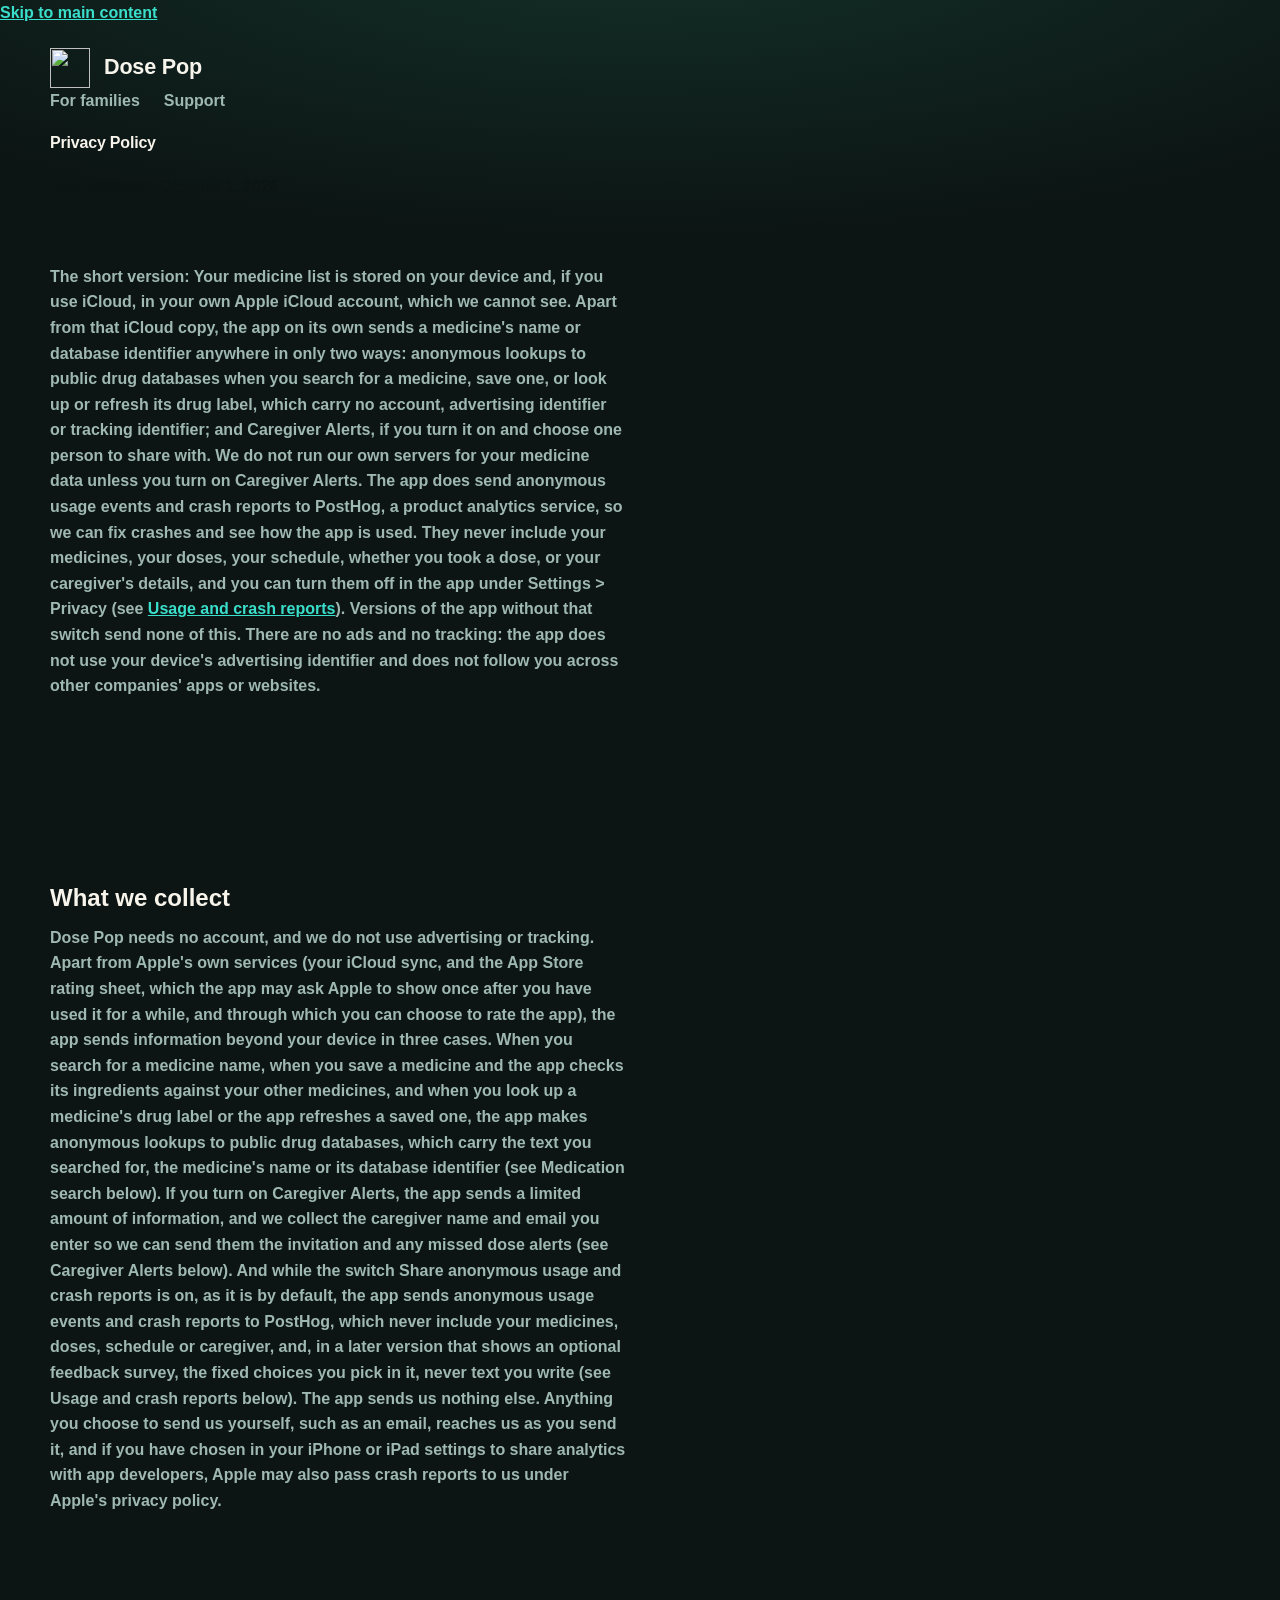
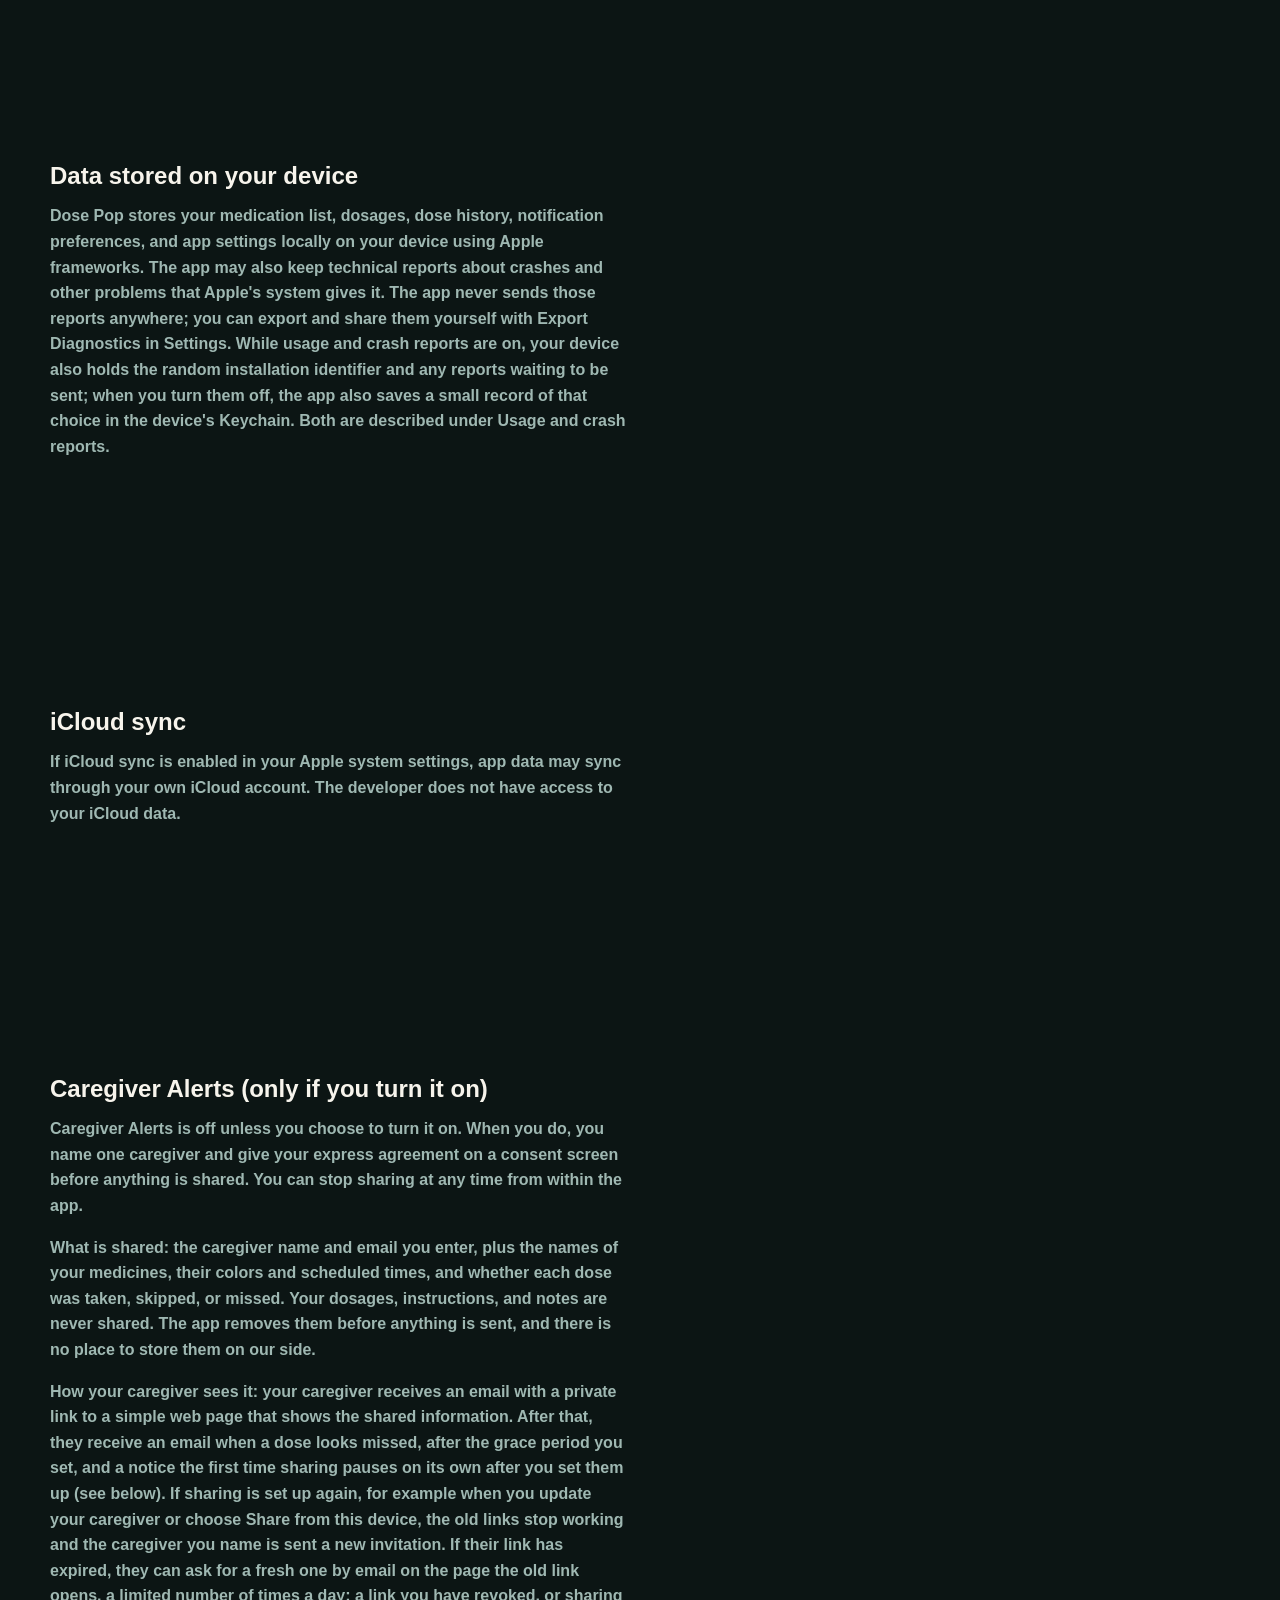
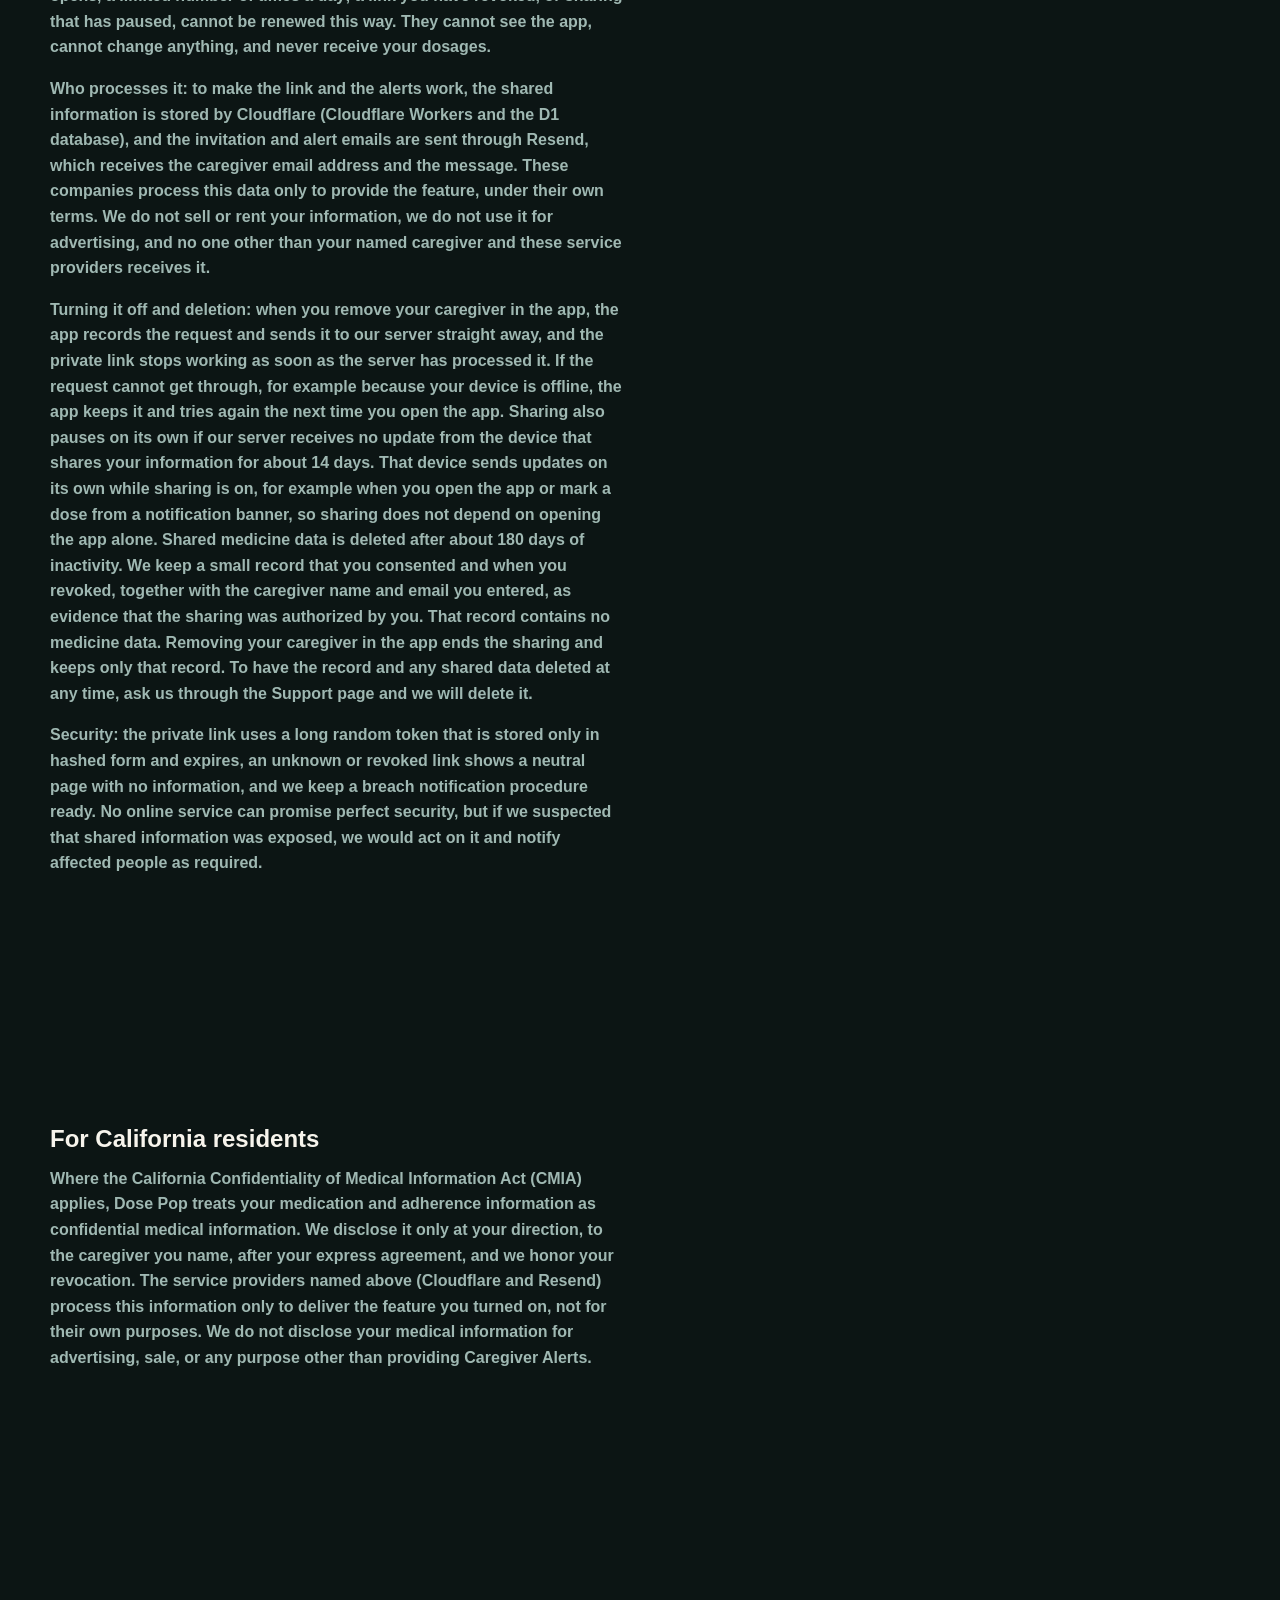
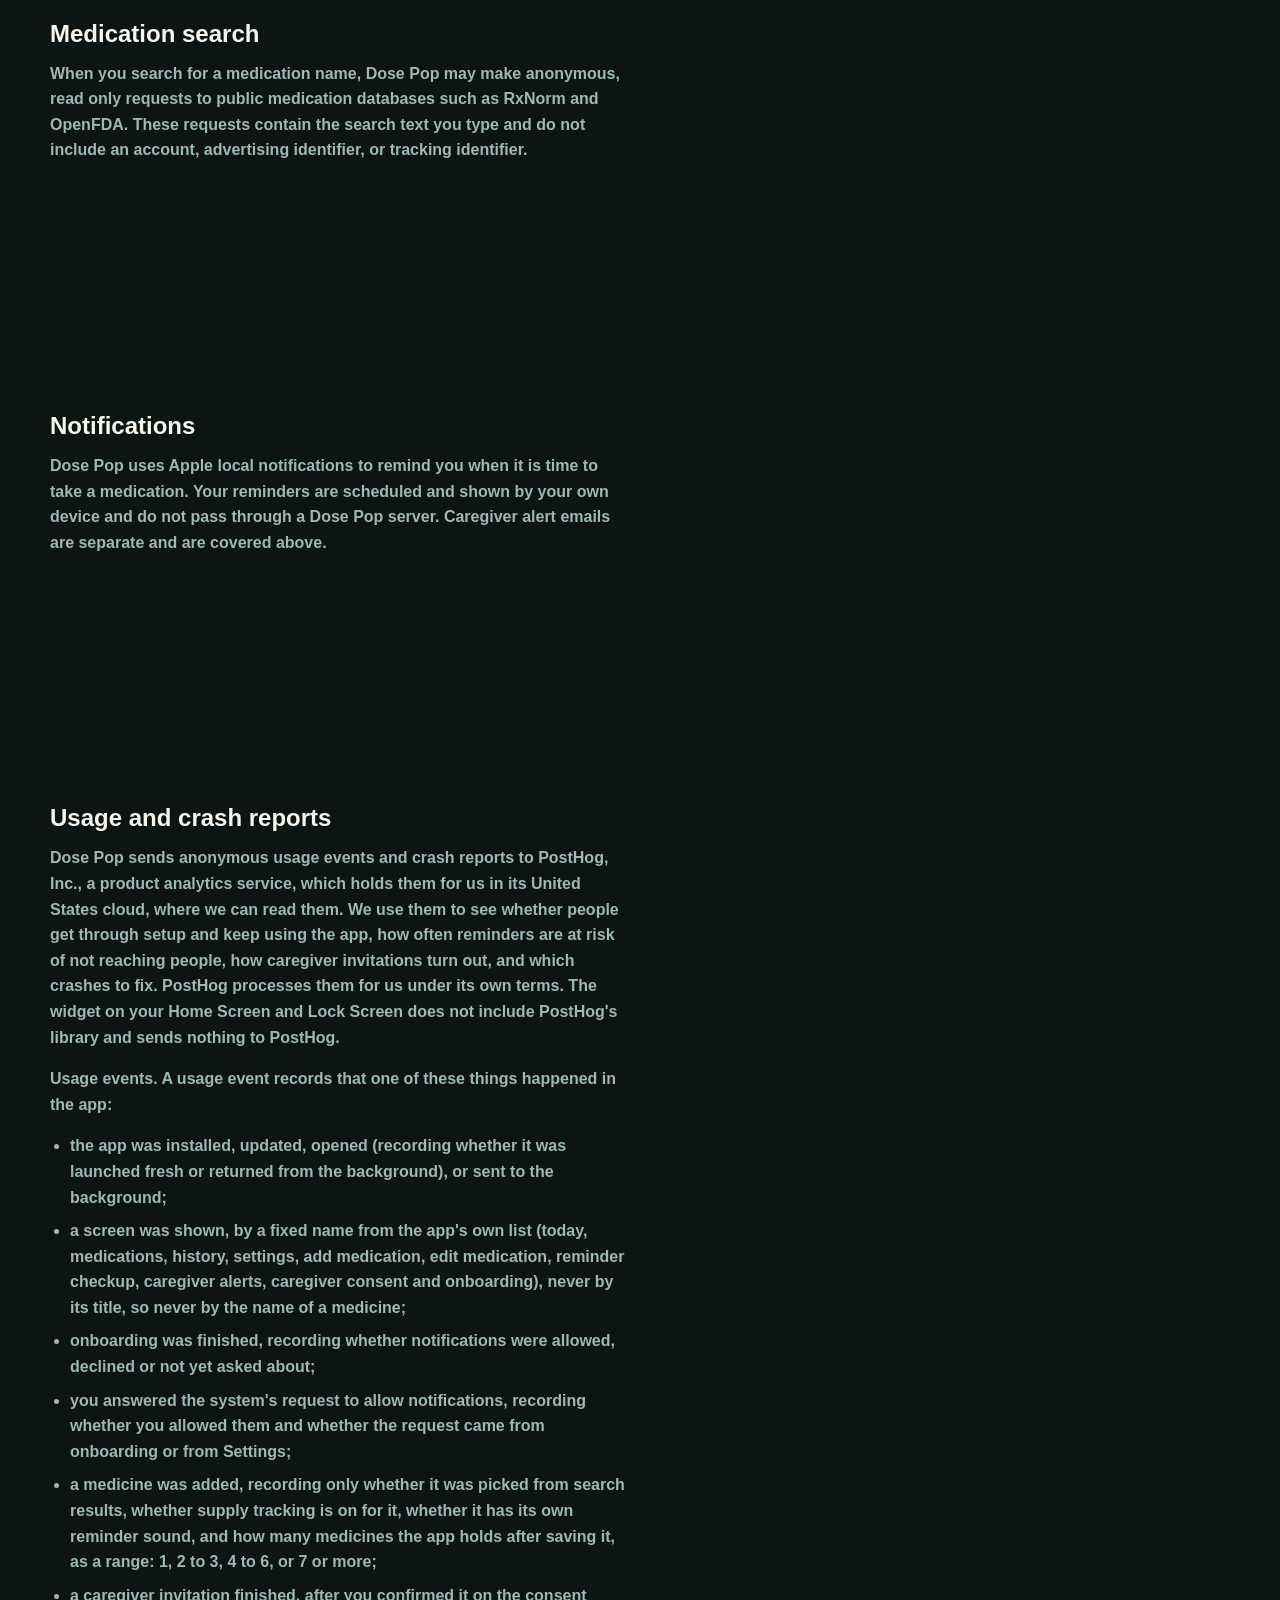
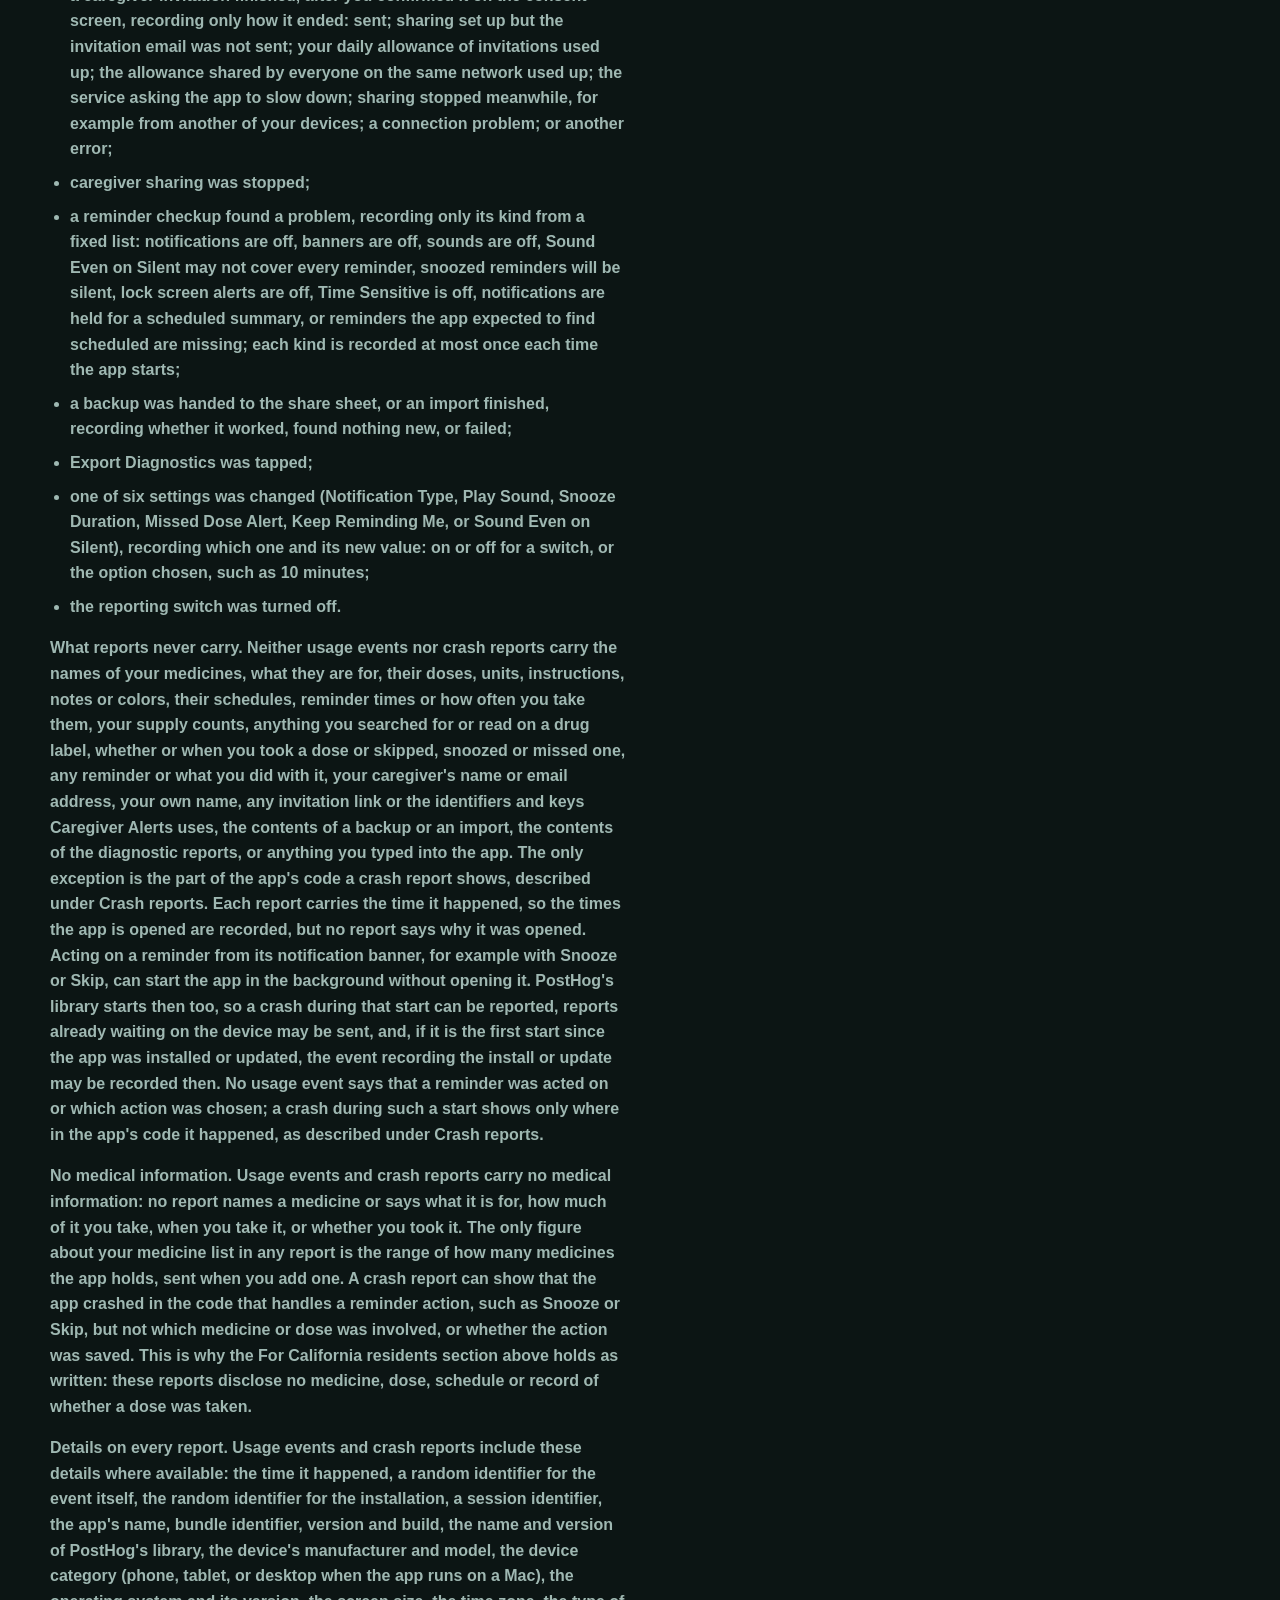
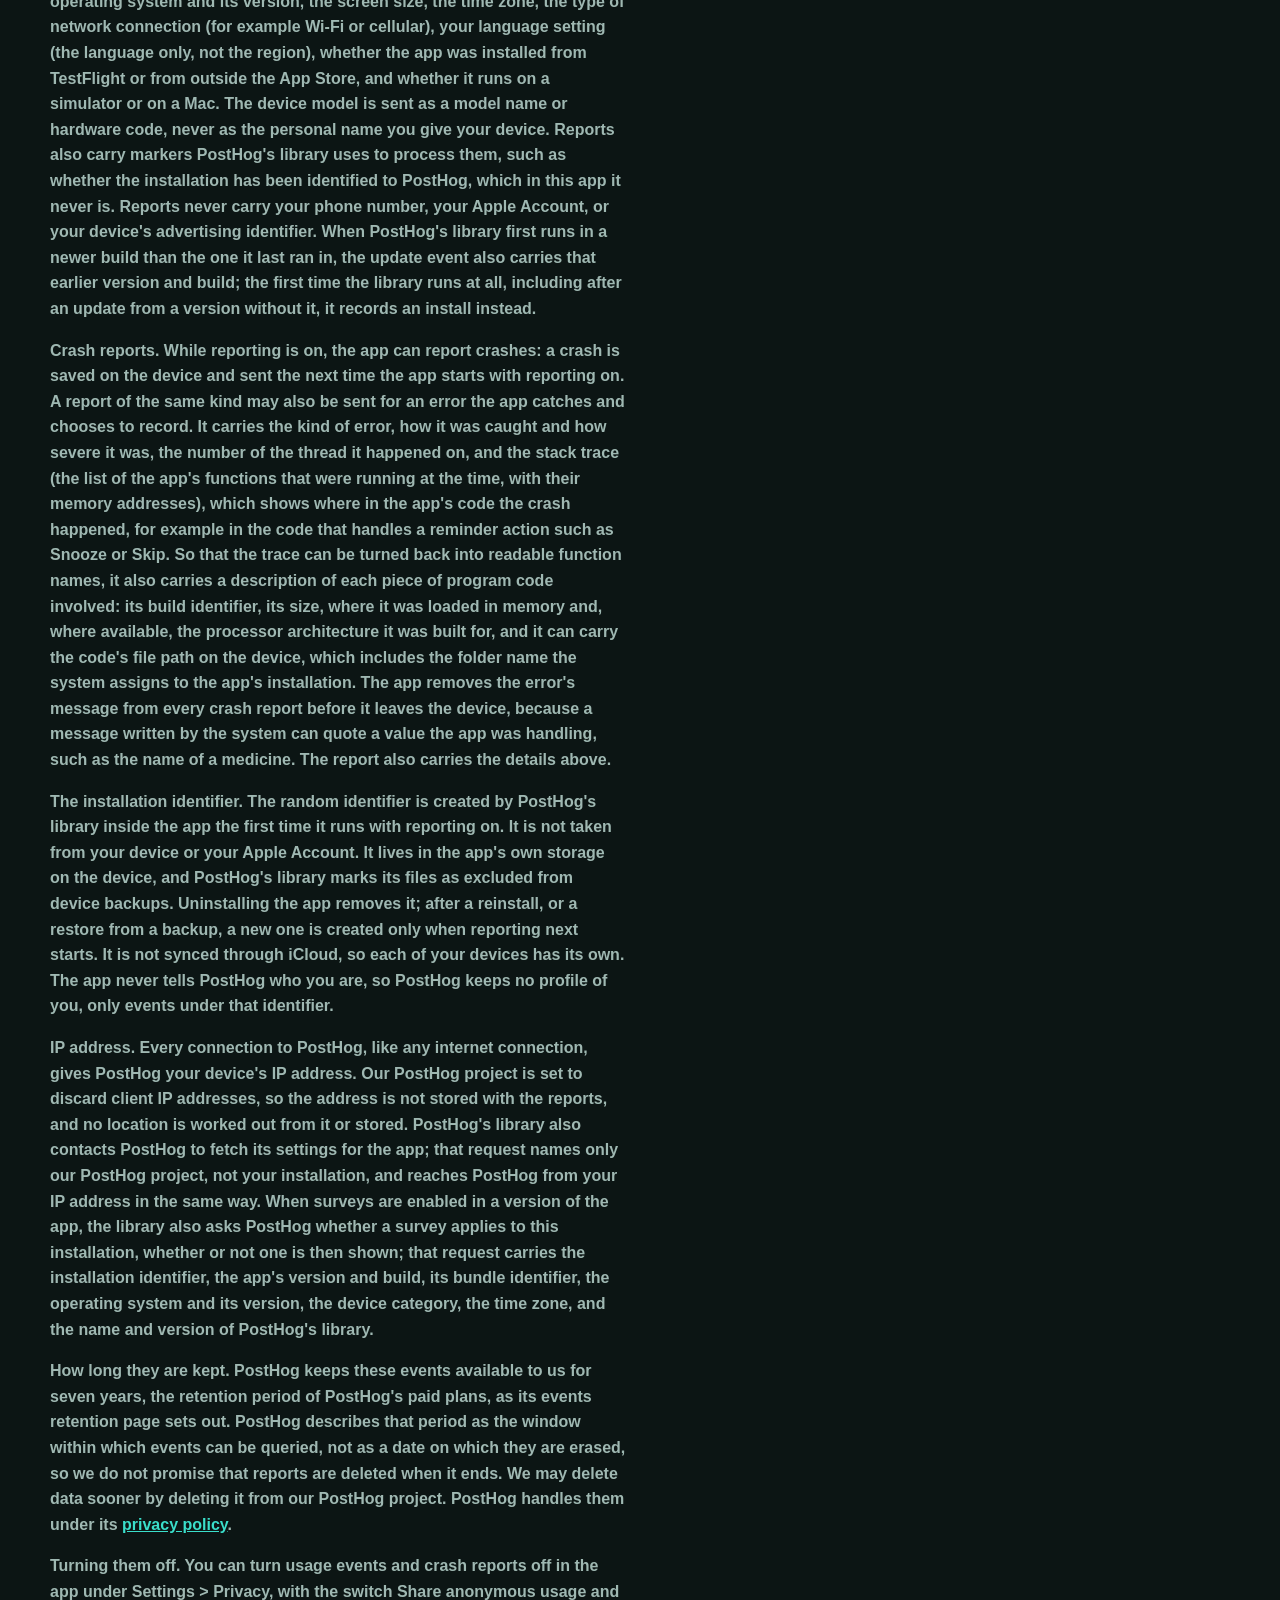
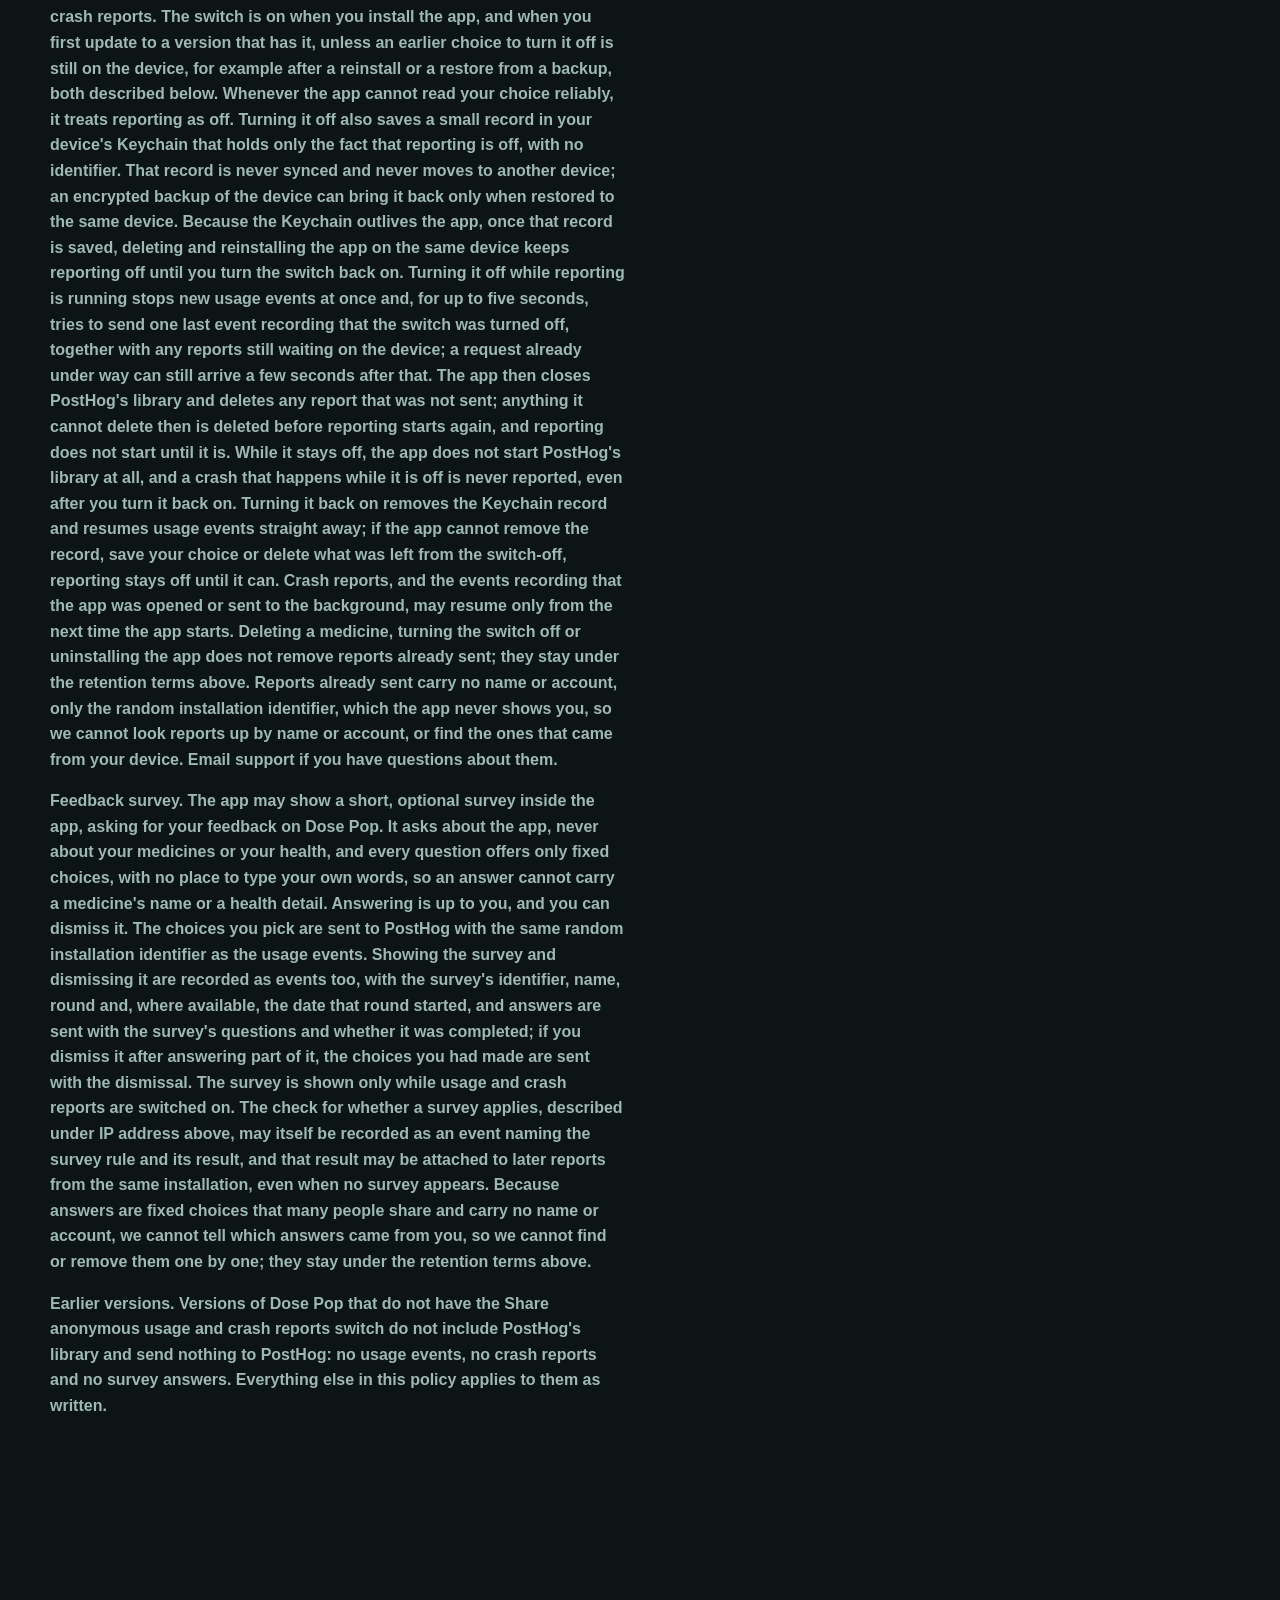
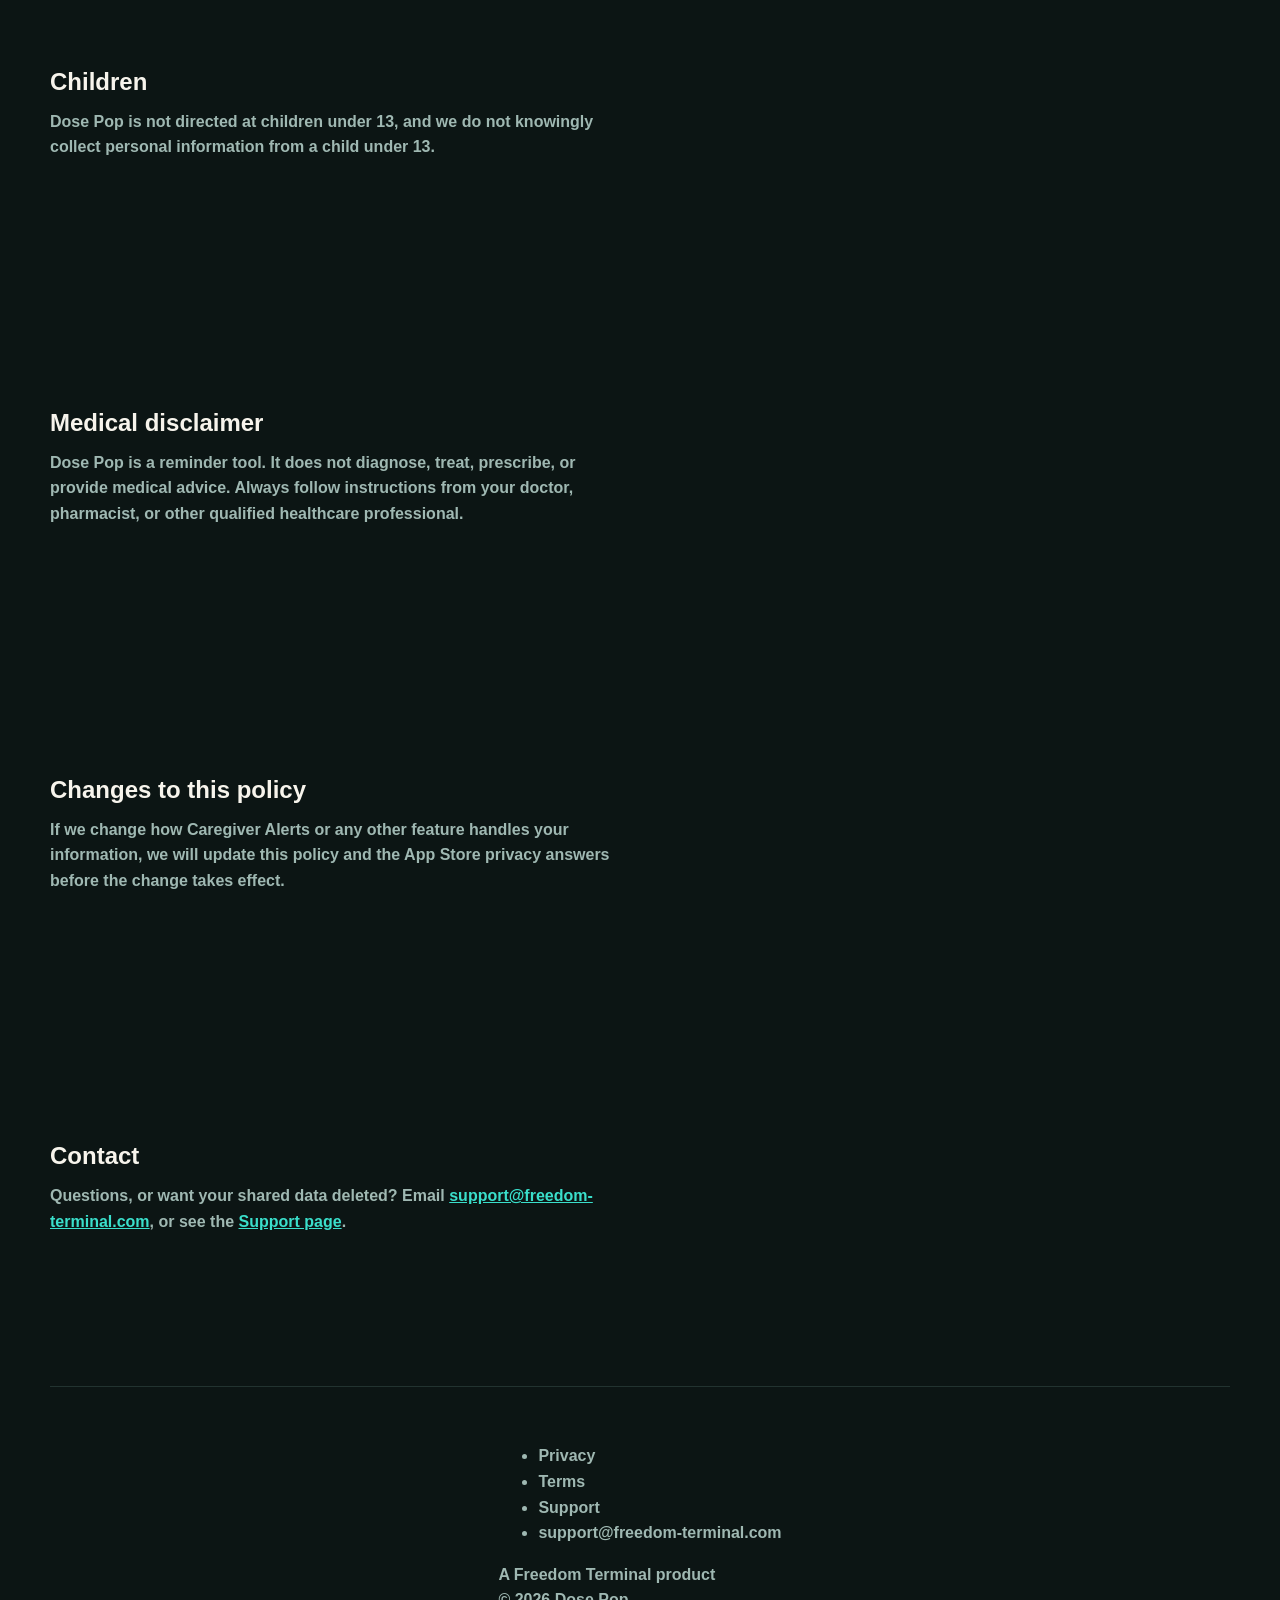
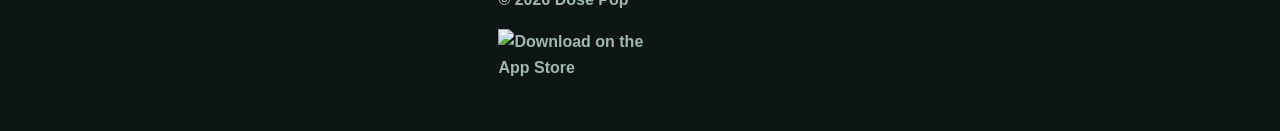
==== commit c610e30f: "Restyle the privacy, terms and support pages to match Shared header and footer, the self hosted type" ====
--- a/privacy.html
+++ b/privacy.html
@@ -1,19 +1,36 @@
 <!DOCTYPE html>
 <html lang="en">
 <head>
-    <meta charset="UTF-8">
+    <meta charset="utf-8">
     <meta name="viewport" content="width=device-width, initial-scale=1.0">
     <meta name="description" content="Dose Pop Privacy Policy. Your medicine list stays on your device. Learn what is shared only if you turn on Caregiver Alerts, and what the anonymous usage and crash reports you can turn off contain.">
     <title>Privacy Policy - Dose Pop</title>
-    <link rel="canonical" href="https://vishutdhar.github.io/dose-pop-site/privacy.html">
-    <link rel="preconnect" href="https://fonts.googleapis.com">
-    <link rel="preconnect" href="https://fonts.gstatic.com" crossorigin>
-    <link href="https://fonts.googleapis.com/css2?family=Inter:wght@400;600;700;800&display=swap" rel="stylesheet">
+    <link rel="canonical" href="https://dosepop.vishutdhar.com/privacy">
+    <meta name="theme-color" content="#07080B">
+    <meta name="color-scheme" content="dark">
+    <link rel="icon" href="favicon-32.png" sizes="32x32" type="image/png">
+    <link rel="apple-touch-icon" href="apple-touch-icon.png">
+    <link rel="preload" href="fonts/atkinson-hyperlegible-next-latin.woff2" as="font" type="font/woff2" crossorigin>
+    <link rel="stylesheet" href="styles.css">
     <link rel="stylesheet" href="legal.css">
 </head>
 <body>
-    <nav class="nav"><div class="nav-content"><a href="index.html" class="nav-logo">Dose Pop</a></div></nav>
-    <main class="content">
+    <a class="skip-link" href="#main">Skip to main content</a>
+
+    <header class="site-header">
+        <div class="wrap">
+            <a class="brand" href="./">
+                <img src="assets/icon-80.webp" alt="" width="40" height="40">
+                <span>Dose Pop</span>
+            </a>
+            <nav class="site-nav" aria-label="Site">
+                <a href="./#family">For families</a>
+                <a href="support">Support</a>
+            </nav>
+        </div>
+    </header>
+
+    <main id="main" class="content legal">
         <h1 class="page-title">Privacy Policy</h1>
         <p class="page-updated">Last updated: October 1, 2026</p>
         <div class="highlight-box"><p><strong>The short version:</strong> Your medicine list is stored on your device and, if you use iCloud, in your own Apple iCloud account, which we cannot see. Apart from that iCloud copy, the app on its own sends a medicine's name or database identifier anywhere in only two ways: anonymous lookups to public drug databases when you search for a medicine, save one, or look up or refresh its drug label, which carry no account, advertising identifier or tracking identifier; and Caregiver Alerts, if you turn it on and choose one person to share with. We do not run our own servers for your medicine data unless you turn on Caregiver Alerts. The app does send anonymous usage events and crash reports to PostHog, a product analytics service, so we can fix crashes and see how the app is used. They never include your medicines, your doses, your schedule, whether you took a dose, or your caregiver's details, and you can turn them off in the app under Settings &gt; Privacy (see <a href="#usage-and-crash-reports">Usage and crash reports</a>). Versions of the app without that switch send none of this. There are no ads and no tracking: the app does not use your device's advertising identifier and does not follow you across other companies' apps or websites.</p></div>
@@ -64,6 +81,24 @@
         <section class="section"><h2>Changes to this policy</h2><p>If we change how Caregiver Alerts or any other feature handles your information, we will update this policy and the App Store privacy answers before the change takes effect.</p></section>
         <section class="section"><h2>Contact</h2><p>Questions, or want your shared data deleted? Email <a href="mailto:support@freedom-terminal.com">support@freedom-terminal.com</a>, or see the <a href="support.html">Support page</a>.</p></section>
     </main>
-    <footer class="footer"><div class="footer-content"><a href="index.html">Home</a><a href="privacy.html">Privacy Policy</a><a href="terms.html">Terms of Use</a><a href="support.html">Support</a></div></footer>
+    <footer class="site-footer">
+        <div class="wrap">
+            <div>
+                <ul class="footer-links">
+                    <li><a href="privacy" aria-current="page">Privacy</a></li>
+                    <li><a href="terms">Terms</a></li>
+                    <li><a href="support">Support</a></li>
+                    <li><a href="mailto:support@freedom-terminal.com">support@freedom-terminal.com</a></li>
+                </ul>
+                <div class="footer-meta">
+                    <a href="https://freedom-terminal.com/">A Freedom Terminal product</a>
+                    <p>&copy; 2026 Dose Pop</p>
+                </div>
+            </div>
+            <a class="footer-store" href="https://apps.apple.com/us/app/dose-pop-pill-reminder/id6774796964">
+                <img src="assets/app-store-badge.svg" width="150" height="50" alt="Download on the App Store">
+            </a>
+        </div>
+    </footer>
 </body>
 </html>
--- a/styles.css
+++ b/styles.css
@@ -0,0 +1,483 @@
+:root {
+    --ink: #0C1514;
+    --ink-lift: #143029;
+    --mint: #3ADFCB;
+    --mint-deep: #128577;
+    --cream: #F7F4EC;
+    --sage: #9FB8B2;
+    --bezel: #1B2523;
+    --bezel-edge: #2A3835;
+    --card: #101B19;
+    --card-edge: #223330;
+    --frame-shadow: 0 40px 90px rgba(0, 0, 0, 0.55);
+}
+
+* { box-sizing: border-box; }
+html { scroll-behavior: smooth; }
+html, body { overflow-x: hidden; }
+
+body {
+    margin: 0;
+    font-family: Nunito, -apple-system, BlinkMacSystemFont, "Segoe UI", sans-serif;
+    font-weight: 600;
+    background:
+        radial-gradient(120% 55% at 50% -8%, var(--ink-lift), transparent 62%),
+        var(--ink);
+    background-repeat: no-repeat;
+    background-attachment: fixed;
+    color: var(--sage);
+    line-height: 1.6;
+}
+
+button { font: inherit; }
+img { max-width: 100%; display: block; }
+
+a { color: var(--mint); }
+a:focus-visible, button:focus-visible {
+    outline: 3px solid var(--mint);
+    outline-offset: 4px;
+    border-radius: 6px;
+}
+
+.mint { color: var(--mint); }
+
+/* Capsule brand glyph */
+.capsule-mark {
+    display: inline-block;
+    width: 59px;
+    height: 26px;
+    border: 4px solid var(--mint);
+    border-radius: 999px;
+    transform: rotate(-24deg);
+    background: linear-gradient(90deg, var(--mint) 0 50%, transparent 50%);
+    background-clip: padding-box;
+    flex: none;
+}
+
+.site-header {
+    width: min(1180px, calc(100% - 40px));
+    margin: 0 auto;
+    padding: 22px 0;
+    display: flex;
+    align-items: center;
+    justify-content: space-between;
+    gap: 20px;
+}
+
+.brand, nav, footer, .actions {
+    display: flex;
+    align-items: center;
+}
+
+.brand {
+    gap: 14px;
+    color: var(--cream);
+    font-weight: 900;
+    font-size: 1.35rem;
+    text-decoration: none;
+    letter-spacing: -0.01em;
+}
+
+.brand .capsule-mark {
+    width: 44px;
+    height: 20px;
+    border-width: 3px;
+}
+
+nav { gap: 24px; }
+nav a, footer a {
+    color: var(--sage);
+    font-weight: 800;
+    text-decoration: none;
+}
+nav a:hover, footer a:hover { color: var(--mint); }
+
+main {
+    width: min(1180px, calc(100% - 40px));
+    margin: 0 auto;
+}
+
+/* Headings */
+h1, h2, h3, p { margin-top: 0; }
+h1, h2 {
+    font-weight: 900;
+    line-height: 1.08;
+    color: var(--cream);
+    letter-spacing: -0.02em;
+}
+h1 {
+    font-size: clamp(2.6rem, 6.4vw, 4.9rem);
+    margin-bottom: 22px;
+}
+h2 {
+    font-size: clamp(2rem, 4.2vw, 3.6rem);
+    margin-bottom: 18px;
+}
+h3 {
+    font-weight: 800;
+    font-size: 1.28rem;
+    line-height: 1.2;
+    color: var(--cream);
+    margin-bottom: 10px;
+}
+
+.eyebrow {
+    display: inline-flex;
+    align-items: center;
+    color: var(--mint);
+    font-size: 0.82rem;
+    font-weight: 800;
+    letter-spacing: 0.12em;
+    text-transform: uppercase;
+    margin: 0 0 16px;
+}
+
+.lede {
+    max-width: 560px;
+    color: var(--sage);
+    font-size: clamp(1.12rem, 1.6vw, 1.4rem);
+    margin-bottom: 30px;
+}
+
+/* Hero */
+.hero {
+    display: grid;
+    grid-template-columns: minmax(0, 1.05fr) minmax(300px, 0.75fr);
+    align-items: center;
+    gap: clamp(32px, 6vw, 80px);
+    padding: 40px 0 84px;
+}
+
+.hero-mark {
+    margin: 0 0 26px 12px;
+    width: 72px;
+    height: 32px;
+    border-width: 4px;
+}
+
+/* Buttons */
+.actions {
+    flex-wrap: wrap;
+    gap: 14px;
+}
+
+.button {
+    display: inline-flex;
+    align-items: center;
+    justify-content: center;
+    min-height: 60px;
+    padding: 0 26px;
+    border-radius: 16px;
+    background: var(--mint-deep);
+    color: var(--cream);
+    font-weight: 900;
+    text-decoration: none;
+    box-shadow: 0 16px 34px rgba(18, 133, 119, 0.35);
+}
+
+.button.secondary {
+    background: transparent;
+    color: var(--cream);
+    border: 2px solid var(--bezel-edge);
+    box-shadow: none;
+}
+.button.secondary:hover { border-color: var(--mint); color: var(--mint); }
+
+/* App Store badge */
+.app-store-button {
+    gap: 12px;
+    padding: 0 24px;
+    background: #000000;
+    color: #FFFFFF;
+    border: 1px solid #2C3B38;
+}
+.app-store-button .apple-logo { color: #FFFFFF; }
+.app-store-text {
+    display: flex;
+    flex-direction: column;
+    align-items: flex-start;
+    line-height: 1.05;
+    text-align: left;
+}
+.app-store-text small {
+    font-size: 0.66rem;
+    font-weight: 600;
+    letter-spacing: 0.02em;
+}
+.app-store-text strong {
+    font-size: 1.28rem;
+    font-weight: 800;
+    letter-spacing: -0.01em;
+}
+
+.availability {
+    color: var(--sage);
+    font-weight: 700;
+    margin: 20px 0 0;
+}
+
+/* Device frames */
+.device-frame {
+    background: var(--bezel);
+    border-radius: 48px;
+    padding: 10px;
+    box-shadow: 0 0 0 2px var(--bezel-edge), var(--frame-shadow);
+    width: 100%;
+    max-width: 340px;
+    margin: 0 auto;
+}
+
+.device-frame .screen {
+    border-radius: 40px;
+    overflow: hidden;
+    background: var(--ink);
+}
+
+.device-frame .screen img {
+    width: 100%;
+    height: auto;
+}
+
+.hero-visual {
+    position: relative;
+    display: grid;
+    place-items: center;
+}
+
+.hero-visual::before {
+    content: "";
+    position: absolute;
+    width: 118%;
+    height: 78%;
+    background: radial-gradient(circle at 50% 40%, rgba(58, 223, 203, 0.28), transparent 68%);
+    filter: blur(10px);
+    z-index: 0;
+}
+
+.hero-frame {
+    position: relative;
+    z-index: 1;
+    max-width: 320px;
+}
+
+/* Trust strip */
+.trust-strip {
+    display: grid;
+    grid-template-columns: repeat(3, minmax(0, 1fr));
+    gap: 16px;
+    margin-bottom: 20px;
+}
+
+.trust-strip div {
+    padding: 26px;
+    border-radius: 20px;
+    background: var(--card);
+    border: 1px solid var(--card-edge);
+}
+
+.trust-strip strong {
+    display: block;
+    color: var(--cream);
+    font-size: 1.15rem;
+    font-weight: 800;
+    margin-bottom: 6px;
+}
+.trust-strip span { display: block; color: var(--sage); }
+
+/* Sections */
+.section { padding: 96px 0; }
+.section-heading {
+    max-width: 720px;
+    margin-bottom: 40px;
+}
+
+.feature-grid {
+    display: grid;
+    grid-template-columns: repeat(3, minmax(0, 1fr));
+    gap: 16px;
+}
+
+article {
+    padding: 28px;
+    border-radius: 22px;
+    background: var(--card);
+    border: 1px solid var(--card-edge);
+}
+
+article p { color: var(--sage); margin-bottom: 0; }
+
+.feat-icon {
+    display: inline-flex;
+    align-items: center;
+    justify-content: center;
+    width: 46px;
+    height: 46px;
+    border-radius: 14px;
+    background: rgba(58, 223, 203, 0.12);
+    color: var(--mint);
+    margin-bottom: 16px;
+}
+
+/* Showcase */
+.showcase {
+    display: grid;
+    grid-template-columns: repeat(2, minmax(0, 1fr));
+    gap: clamp(28px, 6vw, 72px);
+    align-items: start;
+    padding: 0 0 96px;
+    justify-items: center;
+}
+
+.showcase-item {
+    margin: 0;
+    max-width: 340px;
+}
+
+.showcase figcaption {
+    margin-top: 22px;
+    text-align: center;
+    color: var(--cream);
+    font-size: 1.3rem;
+    font-weight: 800;
+}
+
+/* Caregivers */
+.caregiver-section {
+    display: grid;
+    grid-template-columns: minmax(0, 1fr) minmax(280px, 0.7fr);
+    gap: clamp(32px, 6vw, 72px);
+    align-items: center;
+    padding: 40px 0 96px;
+}
+
+.pill-badge {
+    display: inline-block;
+    padding: 7px 16px;
+    border-radius: 999px;
+    background: rgba(58, 223, 203, 0.12);
+    color: var(--mint);
+    border: 1px solid rgba(58, 223, 203, 0.35);
+    font-size: 0.82rem;
+    font-weight: 800;
+    letter-spacing: 0.04em;
+    margin-bottom: 18px;
+}
+
+.caregiver-copy p { color: var(--sage); font-size: 1.12rem; max-width: 520px; }
+
+.check-list {
+    list-style: none;
+    margin: 26px 0 0;
+    padding: 0;
+    display: grid;
+    gap: 12px;
+    max-width: 520px;
+}
+
+.check-list li {
+    position: relative;
+    padding: 16px 18px 16px 52px;
+    border-radius: 16px;
+    background: var(--card);
+    border: 1px solid var(--card-edge);
+    color: var(--cream);
+    font-weight: 800;
+}
+
+.check-list li::before {
+    content: "";
+    position: absolute;
+    left: 16px;
+    top: 50%;
+    transform: translateY(-50%);
+    width: 24px;
+    height: 24px;
+    border-radius: 50%;
+    background:
+        url("data:image/svg+xml,%3Csvg xmlns='http://www.w3.org/2000/svg' width='14' height='14' viewBox='0 0 24 24' fill='none' stroke='%230C1514' stroke-width='3.5' stroke-linecap='round' stroke-linejoin='round'%3E%3Cpath d='M5 12l4 4 10-10'/%3E%3C/svg%3E") center / 14px no-repeat,
+        var(--mint);
+}
+
+/* Closing CTA */
+.cta-section {
+    margin: 0 0 40px;
+    padding: clamp(40px, 7vw, 80px);
+    border-radius: 36px;
+    text-align: center;
+    background:
+        radial-gradient(120% 120% at 50% 0%, rgba(58, 223, 203, 0.14), transparent 60%),
+        var(--card);
+    border: 1px solid var(--card-edge);
+}
+
+.cta-mark {
+    margin: 0 auto 24px;
+    width: 78px;
+    height: 34px;
+    border-width: 4px;
+}
+
+.cta-section p:not(.medical-note) {
+    max-width: 560px;
+    margin: 0 auto;
+    color: var(--sage);
+    font-size: 1.18rem;
+}
+
+.actions.center { justify-content: center; margin-top: 30px; }
+
+.medical-note {
+    margin: 30px auto 0;
+    max-width: 640px;
+    color: var(--sage);
+    font-weight: 700;
+    font-size: 0.98rem;
+}
+
+/* Footer */
+footer {
+    width: min(1180px, calc(100% - 40px));
+    margin: 0 auto;
+    justify-content: center;
+    flex-wrap: wrap;
+    gap: 16px 24px;
+    padding: 40px 0 52px;
+    border-top: 1px solid var(--card-edge);
+}
+
+footer span { color: var(--sage); font-weight: 800; }
+
+/* Responsive */
+@media (max-width: 900px) {
+    .hero, .caregiver-section { grid-template-columns: 1fr; }
+    .hero { padding-top: 20px; text-align: center; }
+    .hero-copy .eyebrow, .hero-mark { margin-left: auto; margin-right: auto; }
+    .hero .lede { margin-left: auto; margin-right: auto; }
+    .hero .actions { justify-content: center; }
+    .hero-mark { margin-left: auto; }
+    .hero-visual { margin-top: 12px; }
+    .feature-grid { grid-template-columns: repeat(2, minmax(0, 1fr)); }
+    .caregiver-copy .check-list,
+    .caregiver-copy p { margin-left: auto; margin-right: auto; }
+    .caregiver-section { text-align: center; }
+    .caregiver-visual { order: 2; }
+}
+
+@media (max-width: 680px) {
+    .site-header { flex-direction: column; align-items: flex-start; gap: 16px; }
+    nav { width: 100%; justify-content: space-between; gap: 10px; }
+    .trust-strip, .feature-grid, .showcase { grid-template-columns: 1fr; }
+    .section { padding: 68px 0; }
+    .button { width: 100%; }
+    .device-frame, .hero-frame, .showcase-item { max-width: 320px; }
+}
+
+@media (max-width: 380px) {
+    .device-frame, .hero-frame, .showcase-item { max-width: 100%; }
+    h1 { font-size: clamp(2.2rem, 11vw, 2.8rem); }
+}
+
+@media (prefers-reduced-motion: reduce) {
+    html { scroll-behavior: auto; }
+    * { transition: none !important; }
+}
--- a/legal.css
+++ b/legal.css
@@ -1,92 +1,60 @@
-:root {
-    --bg: #F7FBFA;
-    --surface: #FFFFFF;
-    --text: #10201E;
-    --muted: #52615F;
-    --accent: #0D9488;
-    --accent-dark: #0F766E;
-    --border: #D8E7E4;
+/* Privacy, terms and support: the site's tokens and chrome come from styles.css.
+   This file only sets the reading layout. The page text is not restyled into cards. */
+
+/* The same left grid line as the home page; the text column stays near 70 characters. */
+.legal {
+    max-width: calc(var(--max-width) + 2 * var(--gutter));
+    margin-inline: auto;
+    padding: var(--hero-top) var(--gutter) var(--section);
 }
 
-@media (prefers-color-scheme: dark) {
-    :root {
-        --bg: #071311;
-        --surface: #10201E;
-        --text: #EFFDFB;
-        --muted: #A8C3BE;
-        --accent: #5EEAD4;
-        --accent-dark: #2DD4BF;
-        --border: #23413D;
-    }
+.legal > * { max-width: 36em; }
+
+.page-title {
+    font-size: var(--fs-h1);
+    line-height: 1.06;
+    letter-spacing: -0.012em;
 }
 
-* { box-sizing: border-box; }
-body {
-    margin: 0;
-    font-family: Inter, -apple-system, BlinkMacSystemFont, "Segoe UI", sans-serif;
-    background: var(--bg);
-    color: var(--text);
-    line-height: 1.7;
+.page-updated {
+    margin-top: 12px;
+    color: var(--ink);
 }
 
-a { color: var(--accent-dark); }
-a:focus-visible { outline: 3px solid var(--accent); outline-offset: 4px; }
-.nav {
-    border-bottom: 1px solid var(--border);
-    background: var(--surface);
-}
-.nav-content, .content, .footer-content {
-    width: min(820px, calc(100% - 40px));
-    margin: 0 auto;
-}
-.nav-content {
-    min-height: 72px;
-    display: flex;
-    align-items: center;
-}
-.nav-logo {
-    font-weight: 800;
-    color: var(--text);
-    text-decoration: none;
-}
-.content { padding: 56px 0; }
-.page-title {
-    font-size: clamp(2.25rem, 6vw, 4rem);
-    line-height: 1;
-    letter-spacing: -0.05em;
-    margin: 0 0 8px;
-}
-.page-updated { color: var(--muted); margin: 0 0 36px; }
 .highlight-box {
-    background: var(--surface);
-    border: 1px solid var(--border);
-    border-radius: 20px;
-    padding: 22px;
-    margin-bottom: 36px;
-}
-.section { margin: 0 0 32px; }
-.section h2 { font-size: 1.35rem; margin: 0 0 10px; }
-.section p, .section li { color: var(--muted); }
-ul { padding-left: 1.35rem; }
-.footer {
-    border-top: 1px solid var(--border);
-    padding: 28px 0;
-}
-.footer-content {
-    display: flex;
-    flex-wrap: wrap;
-    gap: 16px;
-}
-.footer a {
-    color: var(--muted);
-    font-weight: 600;
-    text-decoration: none;
+    margin: 40px 0 48px;
+    padding-block: 24px;
+    border-top: 1px solid var(--hairline);
+    border-bottom: 1px solid var(--hairline);
 }
 
-.contact-email {
+.legal .section { margin: 0 0 40px; }
+
+.legal .section h2 {
+    max-width: none;
+    margin-bottom: 12px;
+    font-size: 1.5rem;
+    line-height: 1.25;
+    letter-spacing: 0;
+}
+
+.legal .section p + p,
+.legal .section ul + p,
+.legal .section p + ul { margin-top: 16px; }
+
+.legal ul {
+    margin: 0;
+    padding-left: 1.25em;
+}
+
+.legal li + li { margin-top: 8px; }
+
+.legal strong {
+    color: var(--ink-heading);
     font-weight: 700;
-    color: var(--accent-dark);
 }
+
+.contact-email { font-weight: 700; }
 
 .sr-only {
     position: absolute;
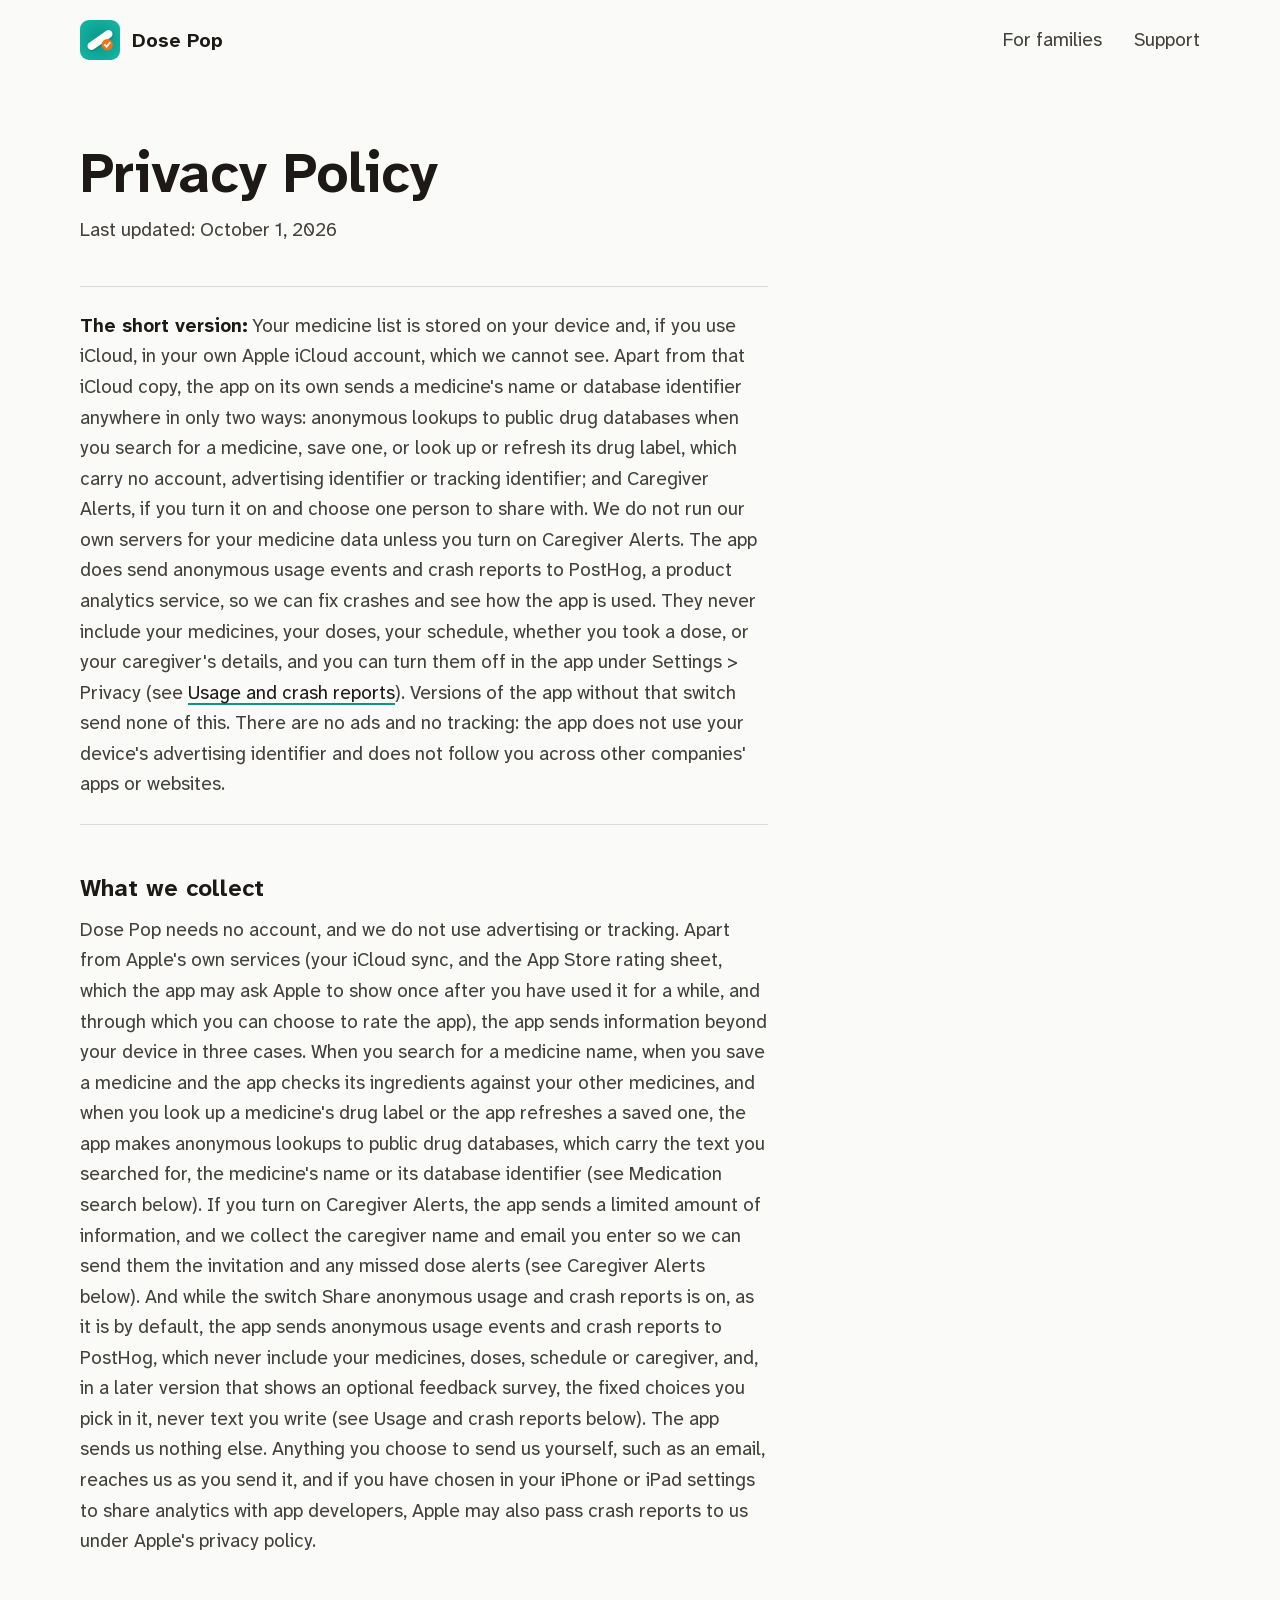
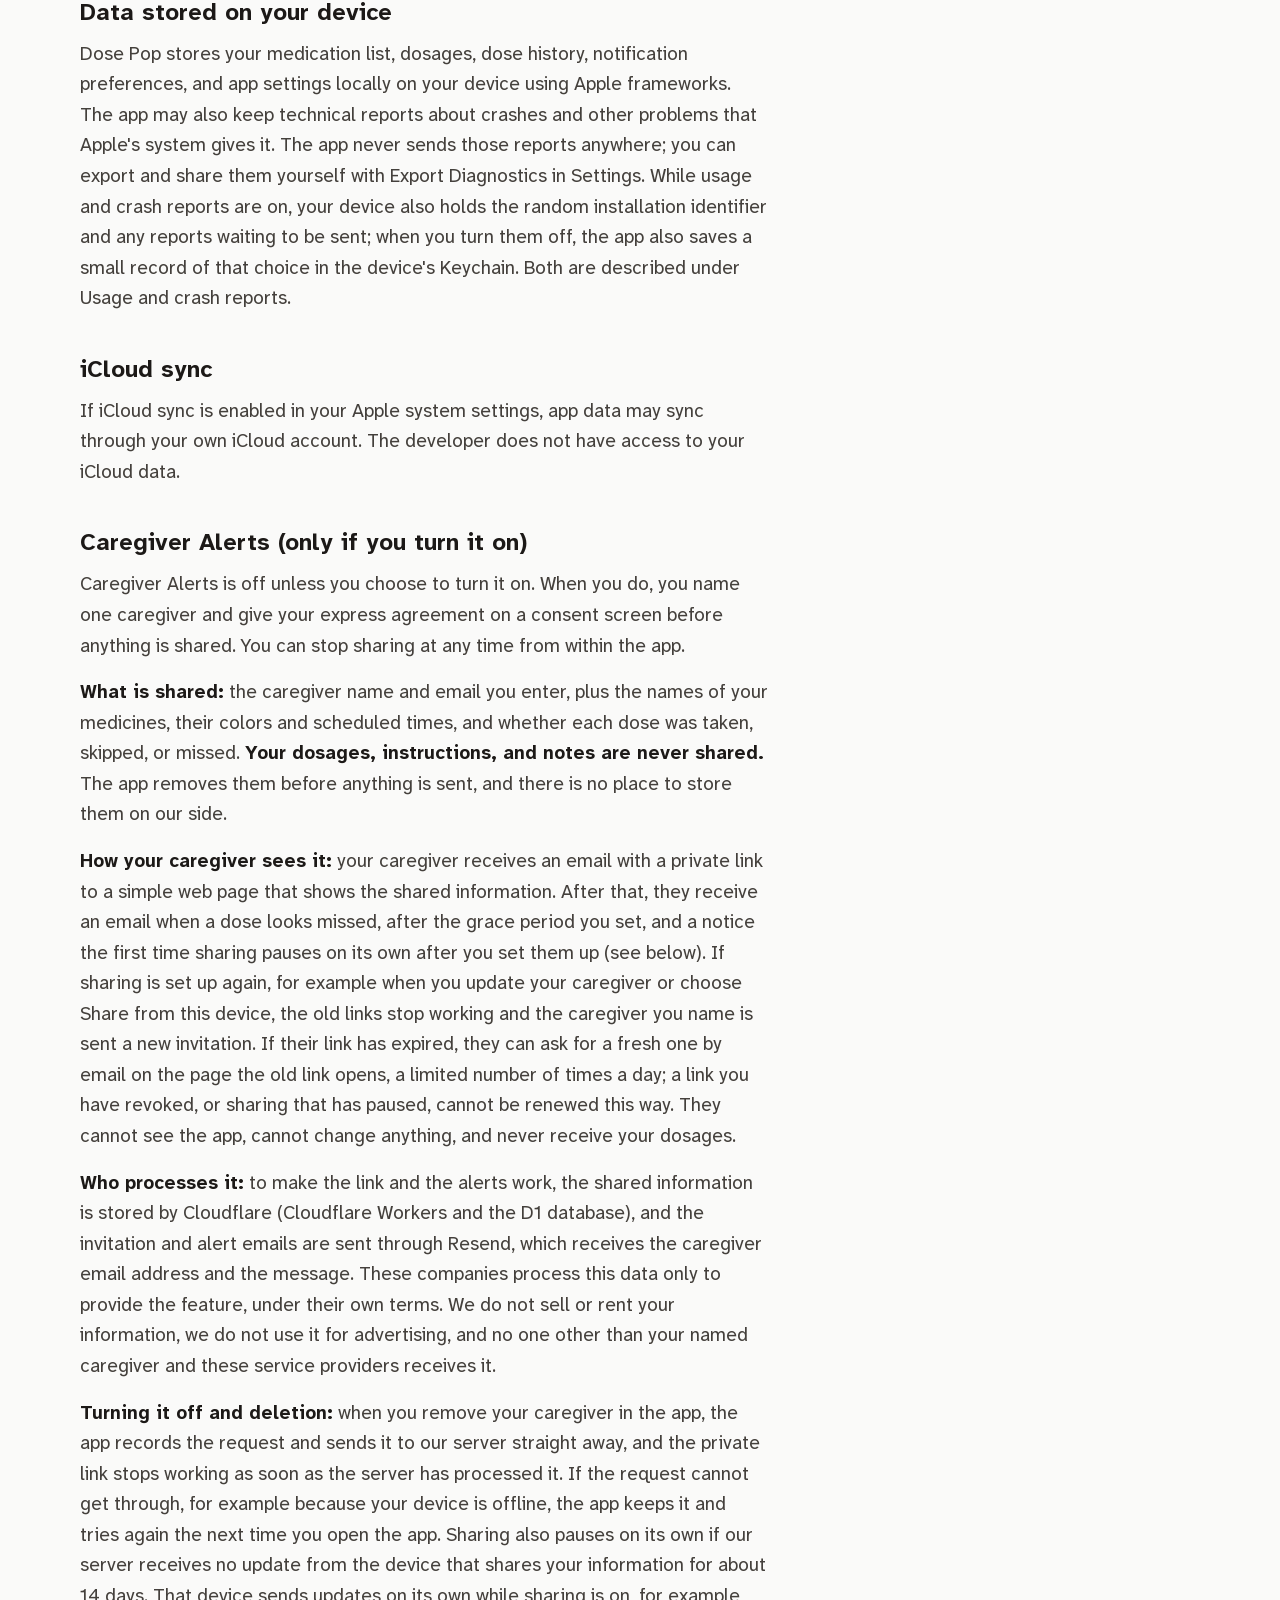
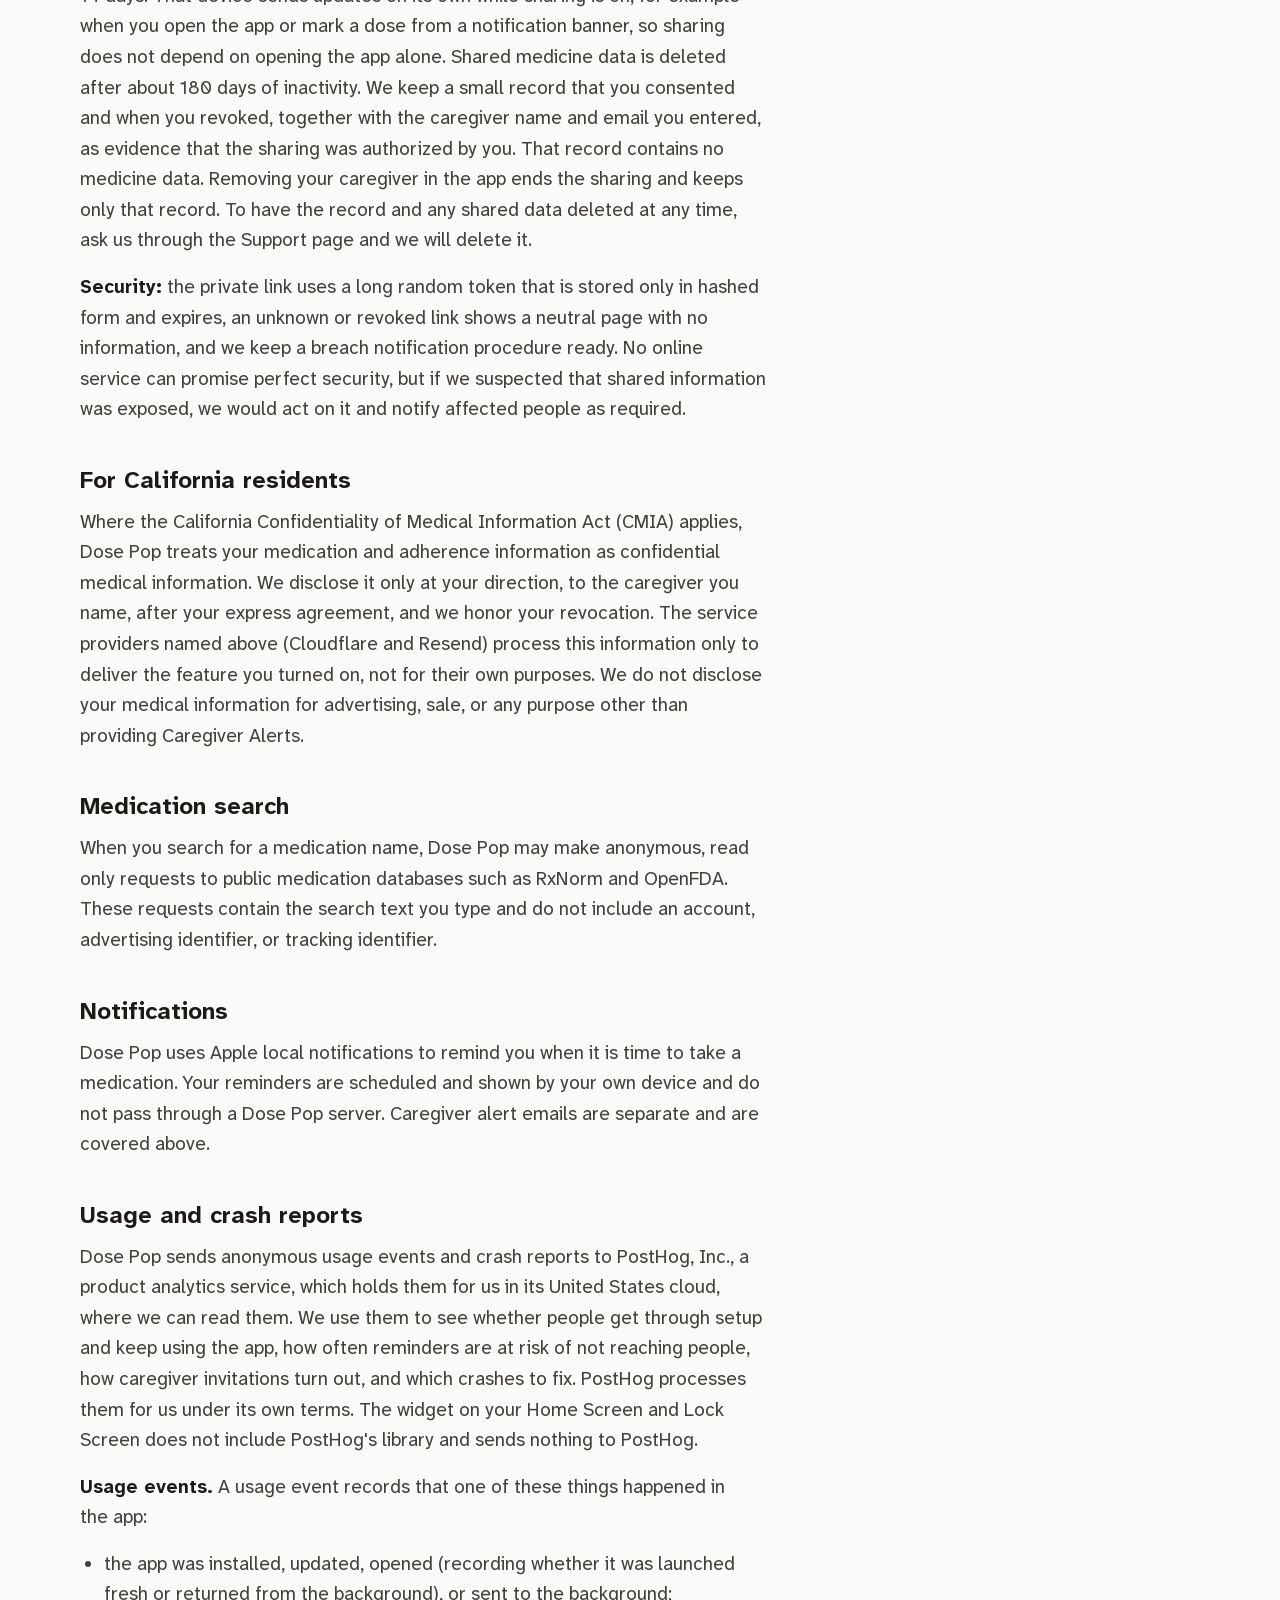
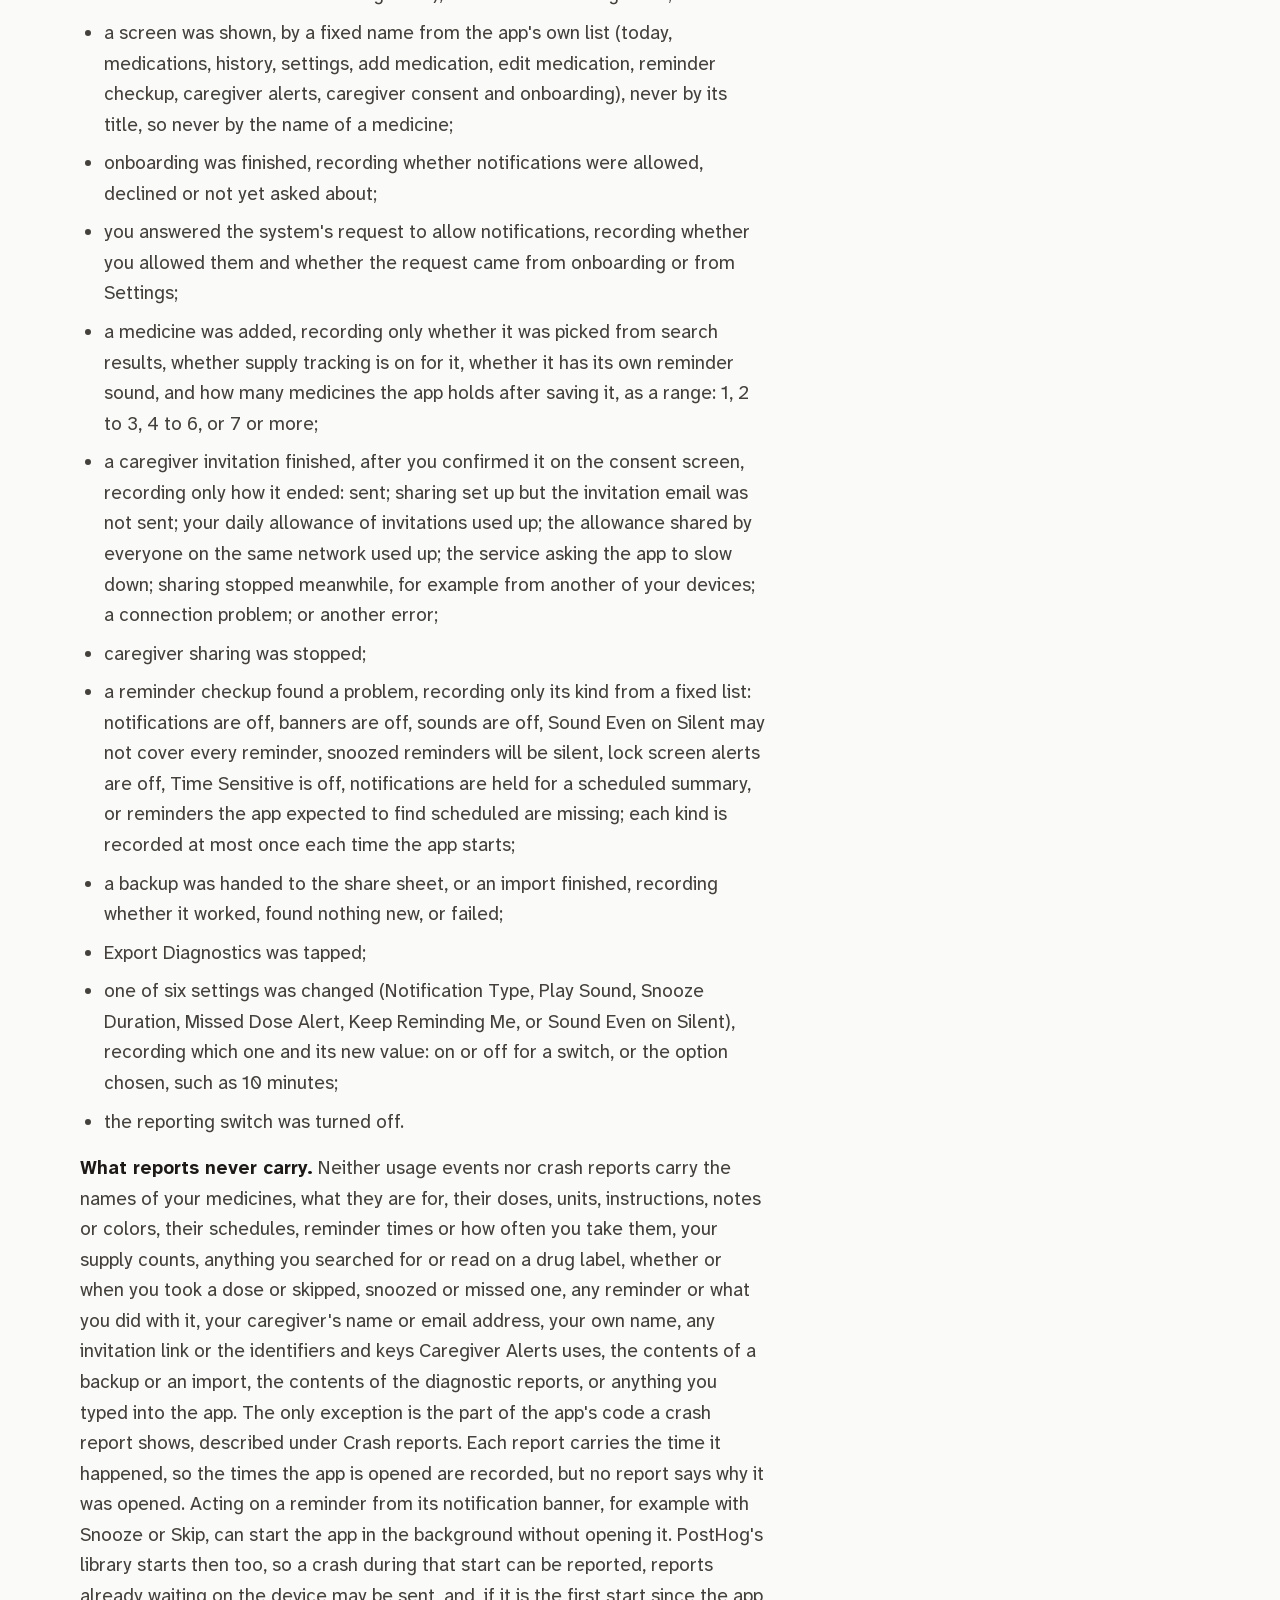
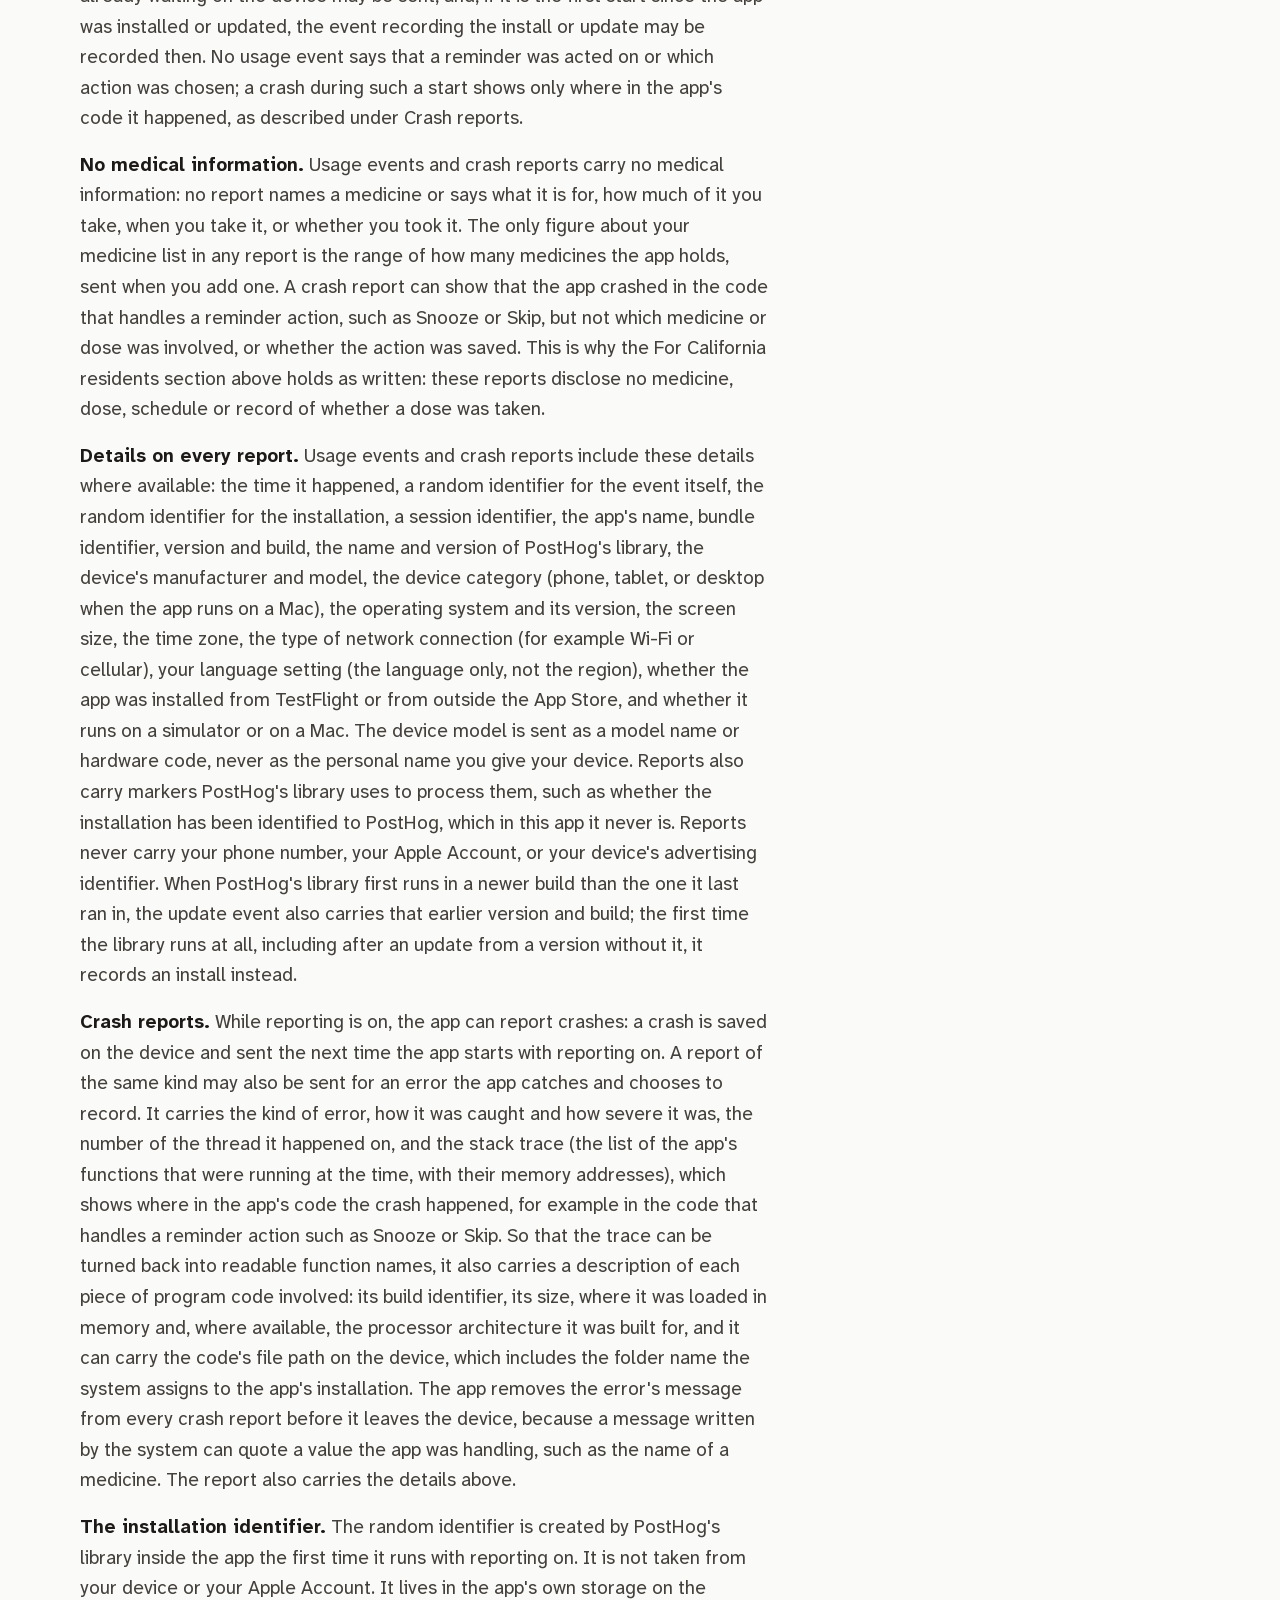
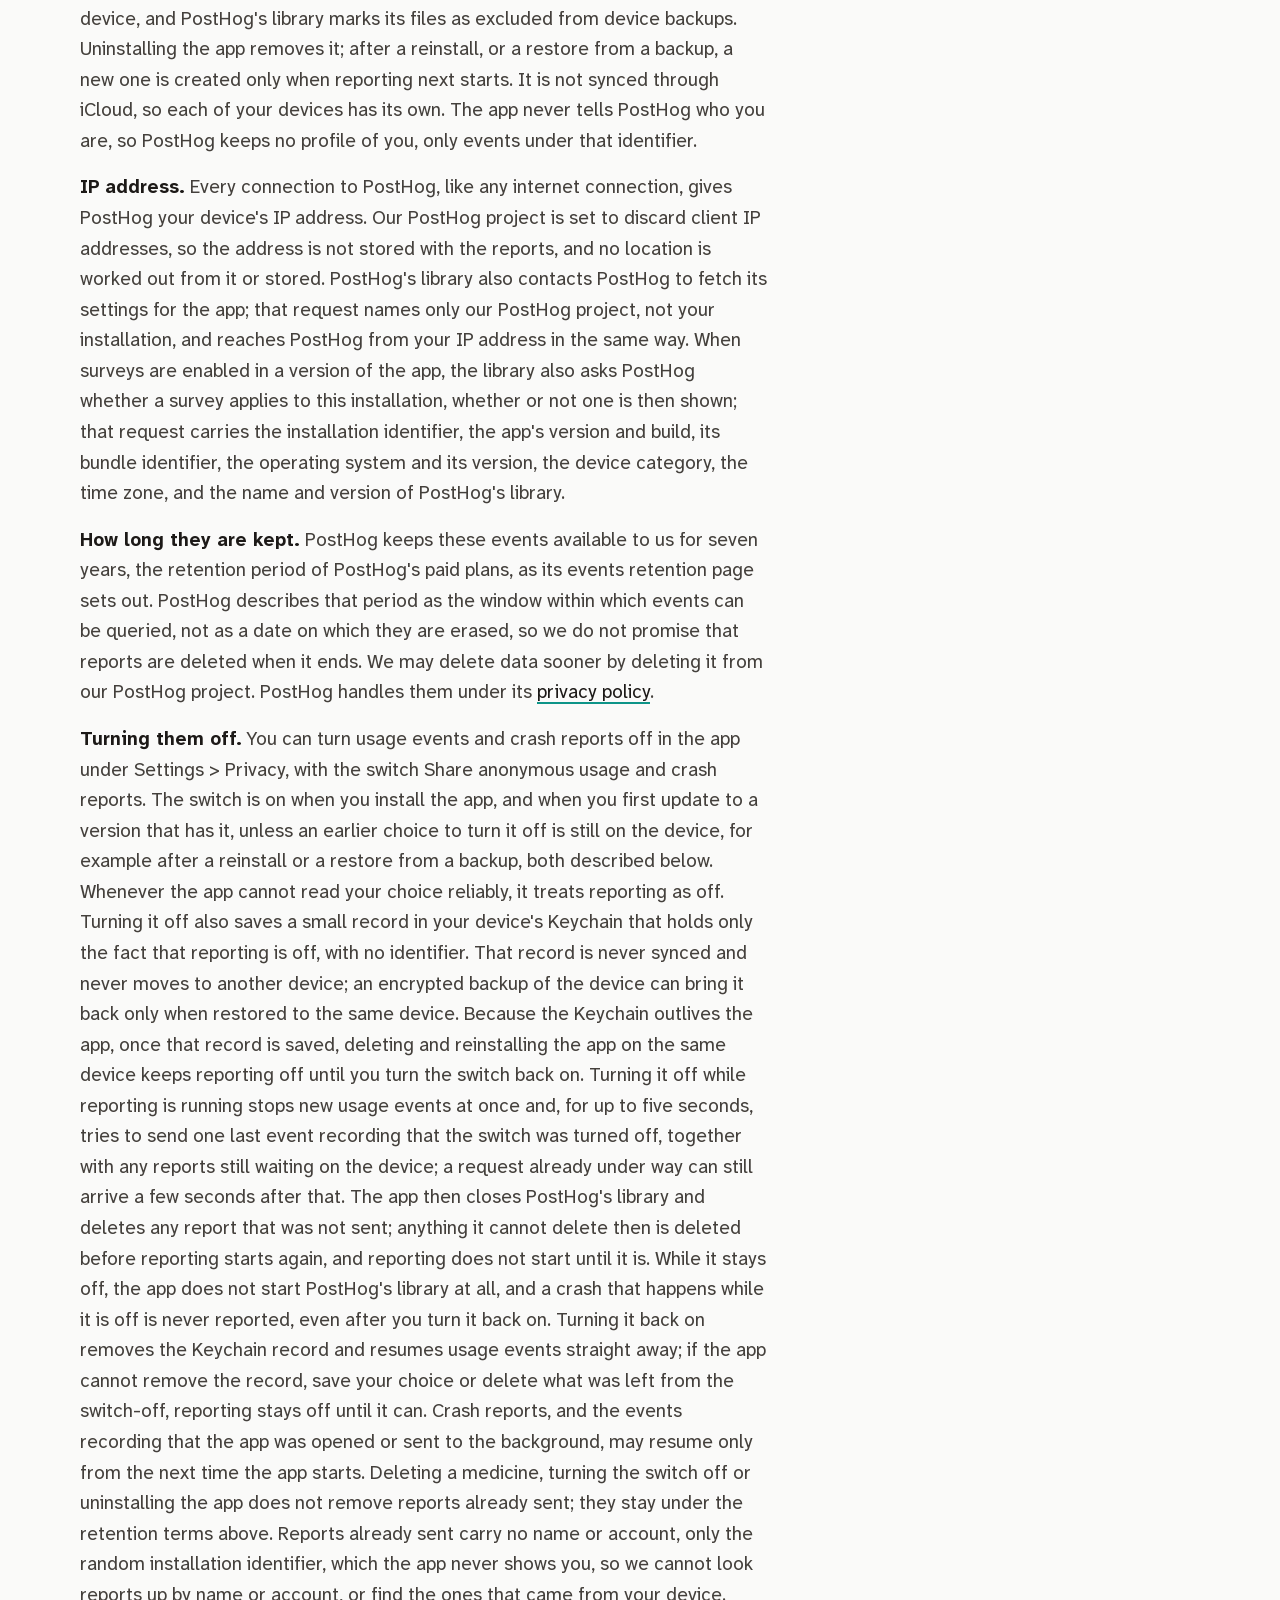
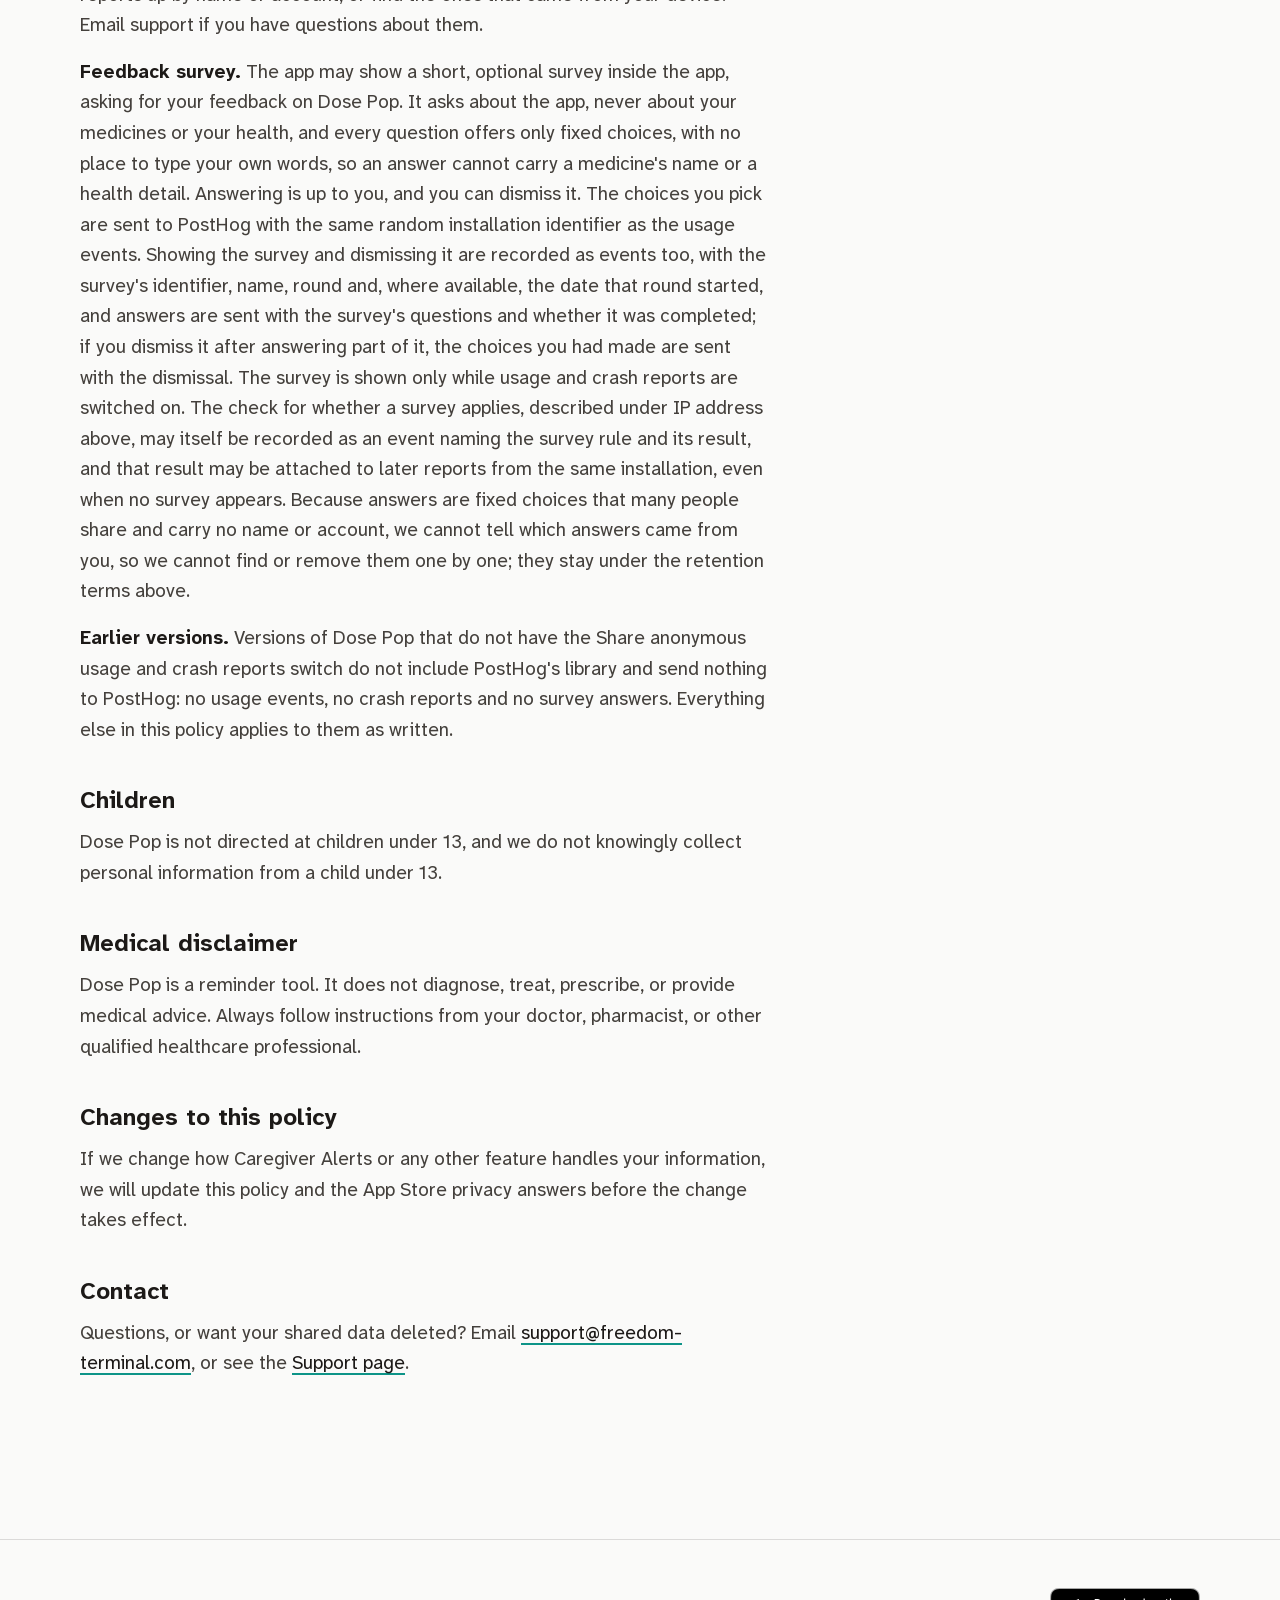
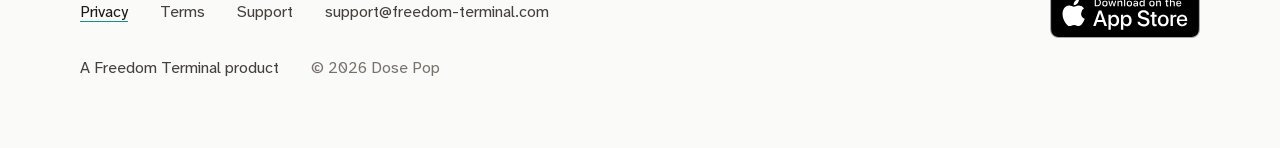
==== commit 73891564: "Wear the app's colours and stand the hero up as a 3D scene The page now follows the app: its warm wh" ====
--- a/privacy.html
+++ b/privacy.html
@@ -6,8 +6,9 @@
     <meta name="description" content="Dose Pop Privacy Policy. Your medicine list stays on your device. Learn what is shared only if you turn on Caregiver Alerts, and what the anonymous usage and crash reports you can turn off contain.">
     <title>Privacy Policy - Dose Pop</title>
     <link rel="canonical" href="https://dosepop.vishutdhar.com/privacy">
-    <meta name="theme-color" content="#07080B">
-    <meta name="color-scheme" content="dark">
+    <meta name="theme-color" content="#FAFAF9" media="(prefers-color-scheme: light)">
+    <meta name="theme-color" content="#1C1917" media="(prefers-color-scheme: dark)">
+    <meta name="color-scheme" content="light dark">
     <link rel="icon" href="favicon-32.png" sizes="32x32" type="image/png">
     <link rel="apple-touch-icon" href="apple-touch-icon.png">
     <link rel="preload" href="fonts/atkinson-hyperlegible-next-latin.woff2" as="font" type="font/woff2" crossorigin>
--- a/styles.css
+++ b/styles.css
@@ -1,483 +1,935 @@
+/* Dose Pop site. The app's own colours, one typeface, rows and hairlines.
+   Pass 1 plan: docs/superpowers/specs/2026-10-16-landing-rebuild-design.md
+   Pass 2 plan (palette sources, the hero scene, the motion score):
+   docs/superpowers/specs/2026-10-16-app-colours-depth-motion.md */
+
+@font-face {
+    font-family: "Atkinson Hyperlegible Next";
+    src: url("fonts/atkinson-hyperlegible-next-latin.woff2") format("woff2");
+    font-weight: 200 800;
+    font-style: normal;
+    font-display: swap;
+    unicode-range: U+0000-00FF, U+0131, U+0152-0153, U+02BB-02BC, U+02C6, U+02DA, U+02DC, U+0304, U+0308, U+0329, U+2000-206F, U+20AC, U+2122, U+2191, U+2193, U+2212, U+2215, U+FEFF, U+FFFD;
+}
+
+/* Light is the app's default appearance; every value is from AppColors.swift
+   or the AccentColor asset, or derived inside the app's own stone family. */
 :root {
-    --ink: #0C1514;
-    --ink-lift: #143029;
-    --mint: #3ADFCB;
-    --mint-deep: #128577;
-    --cream: #F7F4EC;
-    --sage: #9FB8B2;
-    --bezel: #1B2523;
-    --bezel-edge: #2A3835;
-    --card: #101B19;
-    --card-edge: #223330;
-    --frame-shadow: 0 40px 90px rgba(0, 0, 0, 0.55);
-}
-
-* { box-sizing: border-box; }
-html { scroll-behavior: smooth; }
-html, body { overflow-x: hidden; }
+    color-scheme: light dark;
+
+    --ground: #FAFAF9;            /* ppBackground */
+    --surface: #F5F5F4;           /* ppSurface */
+    --ink-heading: #1C1917;       /* ppTextPrimary, APCA Lc 101 */
+    --ink: #44403C;               /* stone 700, Lc 91 */
+    --muted: #78716C;             /* ppTextSecondary, Lc 70 */
+    --accent: #0F766E;            /* ppPrimaryDark, the app's primary button fill */
+    --accent-ink: #FFFFFF;        /* the app's button text, Lc 82 on the fill */
+    --accent-hover: #115E59;
+    --accent-text: #0F766E;       /* links on hover, focus ring, Lc 74 */
+    --accent-line: #0D9488;       /* AccentColor: underlines and the dose ring */
+    --green: #16A34A;             /* ppSuccess, the I Took It button */
+    --hairline: rgba(28, 25, 23, 0.14);
+    --quiet-border: rgba(28, 25, 23, 0.48);
+
+    --phone: #1C1917;
+    --phone-edge: #44403C;
+    --phone-rim: rgba(28, 25, 23, 0);
+
+    --font: "Atkinson Hyperlegible Next", "Atkinson Hyperlegible", -apple-system, BlinkMacSystemFont, "Segoe UI", Roboto, Helvetica, Arial, sans-serif;
+
+    /* Fluid values ramp from 390 to 1280 wide and stay flat above. */
+    --fs-body: clamp(1.125rem, 1.094rem + 0.126vw, 1.1953rem);
+    --fs-lede: clamp(1.2656rem, 1.204rem + 0.253vw, 1.4063rem);
+    --fs-h2: clamp(1.75rem, 1.439rem + 1.326vw, 2.5rem);
+    --fs-h1: clamp(2.125rem, 1.555rem + 2.431vw, 3.5rem);
+    --fs-row: 1.375rem;
+    --fs-small: 1rem;
+
+    --measure-body: 30em;
+    --measure-lede: 28em;
+    --measure-h1: 12em;
+
+    --section: clamp(80px, 63.4px + 4.42vw, 120px);
+    --hero-top: clamp(32px, 18.7px + 3.54vw, 64px);
+    --max-width: 1120px;
+    --gutter: clamp(20px, 15px + 1.33vw, 32px);
+    --cols: minmax(0, 7fr) minmax(0, 5fr);
+    --col-gap: 64px;
+    --phone-shot: clamp(240px, 215px + 6.63vw, 300px);
+    --hero-shot: clamp(240px, 64px + 21.5vw, 340px);
+    --tap: 48px;
+}
+
+/* Dark follows the app's dark appearance: ppBackgroundDark, ppSurfaceDark,
+   the dark AccentColor, ppPrimaryLight for the fill, ppCardBorder for lines. */
+@media (prefers-color-scheme: dark) {
+    :root {
+        --ground: #1C1917;        /* ppBackgroundDark */
+        --surface: #292524;       /* ppSurfaceDark */
+        --ink-heading: #FAFAF9;   /* Lc 103 */
+        --ink: #E7E5E4;           /* Lc 90 */
+        --muted: #A8A29E;         /* ppTextTertiary, Lc 51 */
+        --accent: #5EEAD4;        /* ppPrimaryLight */
+        --accent-ink: #1C1917;    /* Lc 80 on the fill */
+        --accent-hover: #99F6E4;
+        --accent-text: #5EEAD4;
+        --accent-line: #14B8A6;   /* AccentColor, dark appearance */
+        --green: #16A34A;
+        --hairline: rgba(255, 255, 255, 0.14);   /* ppCardBorder */
+        --quiet-border: rgba(255, 255, 255, 0.4);
+
+        --phone: #0C0A09;
+        --phone-edge: #44403C;
+        --phone-rim: rgba(255, 255, 255, 0.14);
+    }
+}
+
+*, *::before, *::after { box-sizing: border-box; }
+
+html {
+    -webkit-text-size-adjust: 100%;
+    text-size-adjust: 100%;
+    scroll-padding-top: 16px;
+}
 
 body {
     margin: 0;
-    font-family: Nunito, -apple-system, BlinkMacSystemFont, "Segoe UI", sans-serif;
-    font-weight: 600;
-    background:
-        radial-gradient(120% 55% at 50% -8%, var(--ink-lift), transparent 62%),
-        var(--ink);
-    background-repeat: no-repeat;
-    background-attachment: fixed;
-    color: var(--sage);
+    background: var(--ground);
+    color: var(--ink);
+    font-family: var(--font);
+    font-size: var(--fs-body);
+    font-weight: 400;
     line-height: 1.6;
-}
-
-button { font: inherit; }
-img { max-width: 100%; display: block; }
-
-a { color: var(--mint); }
-a:focus-visible, button:focus-visible {
-    outline: 3px solid var(--mint);
-    outline-offset: 4px;
-    border-radius: 6px;
-}
-
-.mint { color: var(--mint); }
-
-/* Capsule brand glyph */
-.capsule-mark {
-    display: inline-block;
-    width: 59px;
-    height: 26px;
-    border: 4px solid var(--mint);
-    border-radius: 999px;
-    transform: rotate(-24deg);
-    background: linear-gradient(90deg, var(--mint) 0 50%, transparent 50%);
-    background-clip: padding-box;
-    flex: none;
-}
-
-.site-header {
-    width: min(1180px, calc(100% - 40px));
-    margin: 0 auto;
-    padding: 22px 0;
+    -webkit-font-smoothing: antialiased;
+    -moz-osx-font-smoothing: grayscale;
+    font-kerning: normal;
+}
+
+img { display: block; max-width: 100%; height: auto; }
+
+h1, h2, h3 {
+    color: var(--ink-heading);
+    font-weight: 700;
+    margin: 0;
+    text-wrap: balance;
+}
+
+p { margin: 0; text-wrap: pretty; }
+
+a {
+    color: var(--ink-heading);
+    text-decoration-line: underline;
+    text-decoration-color: var(--accent-line);
+    text-decoration-thickness: 2px;
+    text-underline-offset: 0.22em;
+}
+
+a:hover { color: var(--accent-text); }
+
+:focus-visible {
+    outline: 3px solid var(--accent-text);
+    outline-offset: 3px;
+}
+
+.wrap {
+    width: 100%;
+    max-width: calc(var(--max-width) + 2 * var(--gutter));
+    margin-inline: auto;
+    padding-inline: var(--gutter);
+}
+
+/* Skip link: moved out of view by its own height, never by a fixed offset. */
+.skip-link {
+    position: absolute;
+    top: 0;
+    left: var(--gutter);
+    z-index: 10;
+    padding: 12px 20px;
+    background: var(--accent);
+    color: var(--accent-ink);
+    font-weight: 700;
+    text-decoration: none;
+    border-radius: 0 0 8px 8px;
+    /* Height independent: its own height plus a few pixels so no edge bleeds. */
+    transform: translateY(calc(-100% - 4px));
+}
+
+.skip-link:focus { transform: translateY(0); }
+.skip-link:hover { color: var(--accent-ink); }
+
+/* Header */
+
+.site-header .wrap {
     display: flex;
+    flex-wrap: wrap;
     align-items: center;
     justify-content: space-between;
-    gap: 20px;
-}
-
-.brand, nav, footer, .actions {
+    gap: 0 16px;
+    min-height: 80px;
+    padding-block: 16px;
+}
+
+.brand {
+    display: inline-flex;
+    align-items: center;
+    gap: 12px;
+    min-height: var(--tap);
+    color: var(--ink-heading);
+    font-size: 1.25rem;
+    font-weight: 700;
+    text-decoration: none;
+    white-space: nowrap;
+    flex-shrink: 0;
+}
+
+.brand:hover { color: var(--ink-heading); }
+
+.brand img {
+    width: 40px;
+    height: 40px;
+    border-radius: 9px;
+}
+
+.site-nav {
     display: flex;
-    align-items: center;
-}
-
-.brand {
-    gap: 14px;
-    color: var(--cream);
-    font-weight: 900;
-    font-size: 1.35rem;
+    flex-shrink: 0;
+    gap: 8px;
+    margin-right: -12px;
+}
+
+.site-nav a {
+    display: inline-flex;
+    align-items: center;
+    min-height: var(--tap);
+    padding-inline: 12px;
+    color: var(--ink);
     text-decoration: none;
-    letter-spacing: -0.01em;
-}
-
-.brand .capsule-mark {
-    width: 44px;
-    height: 20px;
-    border-width: 3px;
-}
-
-nav { gap: 24px; }
-nav a, footer a {
-    color: var(--sage);
-    font-weight: 800;
-    text-decoration: none;
-}
-nav a:hover, footer a:hover { color: var(--mint); }
-
-main {
-    width: min(1180px, calc(100% - 40px));
-    margin: 0 auto;
-}
-
-/* Headings */
-h1, h2, h3, p { margin-top: 0; }
-h1, h2 {
-    font-weight: 900;
-    line-height: 1.08;
-    color: var(--cream);
-    letter-spacing: -0.02em;
-}
-h1 {
-    font-size: clamp(2.6rem, 6.4vw, 4.9rem);
-    margin-bottom: 22px;
-}
-h2 {
-    font-size: clamp(2rem, 4.2vw, 3.6rem);
-    margin-bottom: 18px;
-}
-h3 {
-    font-weight: 800;
-    font-size: 1.28rem;
-    line-height: 1.2;
-    color: var(--cream);
-    margin-bottom: 10px;
-}
-
-.eyebrow {
-    display: inline-flex;
-    align-items: center;
-    color: var(--mint);
-    font-size: 0.82rem;
-    font-weight: 800;
-    letter-spacing: 0.12em;
-    text-transform: uppercase;
-    margin: 0 0 16px;
-}
-
-.lede {
-    max-width: 560px;
-    color: var(--sage);
-    font-size: clamp(1.12rem, 1.6vw, 1.4rem);
-    margin-bottom: 30px;
-}
-
-/* Hero */
-.hero {
-    display: grid;
-    grid-template-columns: minmax(0, 1.05fr) minmax(300px, 0.75fr);
-    align-items: center;
-    gap: clamp(32px, 6vw, 80px);
-    padding: 40px 0 84px;
-}
-
-.hero-mark {
-    margin: 0 0 26px 12px;
-    width: 72px;
-    height: 32px;
-    border-width: 4px;
-}
+    white-space: nowrap;
+}
+
+.site-nav a:hover,
+.site-nav a[aria-current="page"],
+.footer-links a[aria-current="page"] { color: var(--ink-heading); text-decoration: underline; text-decoration-color: var(--accent-line); }
 
 /* Buttons */
-.actions {
-    flex-wrap: wrap;
-    gap: 14px;
-}
 
 .button {
     display: inline-flex;
     align-items: center;
     justify-content: center;
-    min-height: 60px;
-    padding: 0 26px;
-    border-radius: 16px;
-    background: var(--mint-deep);
-    color: var(--cream);
-    font-weight: 900;
+    min-height: 56px;
+    padding: 12px 28px;
+    border-radius: 12px;
+    background: var(--accent);
+    color: var(--accent-ink);
+    font-size: 1.125rem;
+    font-weight: 700;
+    line-height: 1.25;
+    text-align: center;
     text-decoration: none;
-    box-shadow: 0 16px 34px rgba(18, 133, 119, 0.35);
-}
-
-.button.secondary {
+}
+
+.button:hover { color: var(--accent-ink); background: var(--accent-hover); }
+
+.button-quiet {
+    display: inline-flex;
+    align-items: center;
+    justify-content: center;
+    min-height: var(--tap);
+    padding: 8px 18px;
+    border: 1px solid var(--quiet-border);
+    border-radius: 10px;
+    color: var(--ink-heading);
+    font-weight: 700;
+    text-decoration: none;
+}
+
+.button-quiet:hover { color: var(--ink-heading); border-color: var(--accent-text); }
+
+/* Hero */
+
+.hero { overflow-x: clip; }
+
+.hero .wrap {
+    display: grid;
+    grid-template-columns: var(--cols);
+    column-gap: var(--col-gap);
+    padding-top: var(--hero-top);
+}
+
+.hero-copy {
+    align-self: center;
+    padding-bottom: 64px;
+}
+
+.hero h1 {
+    font-size: var(--fs-h1);
+    line-height: 1.06;
+    letter-spacing: -0.012em;
+    max-width: var(--measure-h1);
+}
+
+.lede {
+    margin-top: 24px;
+    max-width: var(--measure-lede);
+    font-size: var(--fs-lede);
+    line-height: 1.5;
+    color: var(--ink);
+}
+
+.hero-actions {
+    margin-top: 32px;
+    display: flex;
+    flex-wrap: wrap;
+    align-items: center;
+    gap: 16px 24px;
+}
+
+.send {
+    margin-top: 24px;
+    display: flex;
+    flex-wrap: wrap;
+    align-items: center;
+    gap: 8px 12px;
+}
+
+.send p { margin-right: 4px; }
+
+/* The hero scene. Three planes in one 3D context, all pivoting on one contact
+   point: the middle of the phone's base, where it meets the hero rule.
+     background  the day strip, set back
+     subject     the phone, standing on the rule, with the clean plate as its screen
+     foreground  the real dose card, lifted off the screen toward the reader
+   Geometry comes from the 1320 wide capture: one capture pixel is var(--sw) / 1320.
+   The card sits at (48, 918), 1224 by 485; the visible screen is the top 1600 rows;
+   the plate runs to row 1950 so the phone body continues below the rule. */
+
+.hero-media {
+    --w: var(--hero-shot);                   /* phone width */
+    --sw: calc(var(--w) - 20px);             /* screen width inside a 10px bezel */
+    --hv: calc(10px + var(--sw) * 1600 / 1320);  /* visible height, base to rule */
+    --phone-x: calc(100% - var(--w));        /* phone's left edge inside the stage */
+    --lift: calc(var(--w) * 0.16);
+    --depth: calc(var(--w) * 3);
+    --turn: -16deg;
+    --lean: 7deg;
+    --p: 0;
+    --rx: 0deg;
+    --ry: 0deg;
+
+    align-self: end;
+    min-width: 0;
+    margin: 0;
+}
+
+.shot-caption {
+    width: var(--w);
+    margin: 0 0 16px auto;
+    color: var(--ink);
+    font-size: var(--fs-small);
+    line-height: 1.5;
+    min-height: 1.5em;
+}
+
+/* The stage clips only at the rule; the planes may run past its sides. */
+.stage {
+    position: relative;
+    height: var(--hv);
+    perspective: var(--depth);
+    perspective-origin: calc(var(--phone-x) + var(--w) / 2) 40%;
+    clip-path: inset(-100vh -100vw 0 -100vw);
+}
+
+.rig {
+    position: absolute;
+    inset: 0;
+    transform-style: preserve-3d;
+    transform-origin: calc(var(--phone-x) + var(--w) / 2) 100%;
+    transform: rotateX(var(--rx)) rotateY(var(--ry));
+}
+
+/* Background plane: the morning, one line an hour, the 9 AM line level with
+   the dose card. Pushed back, then scaled by the same factor so its labels
+   still render at 16px and its lines land where they are laid out. */
+.strip-plane {
+    position: absolute;
+    top: 0;
+    bottom: 0;
+    left: -16px;
+    right: calc(-1 * var(--gutter));
+    transform-style: preserve-3d;
+    transform-origin: calc(100% - var(--gutter) - var(--w) / 2) 40%;
+    transform: translateZ(calc(var(--w) * -0.35)) scale(1.1167) translateY(calc(var(--p) * var(--w) * 0.035));
+}
+
+.strip {
+    position: absolute;
+    inset: 0;
+    margin: 0;
+    padding: 0;
+    list-style: none;
+}
+
+.strip li {
+    position: absolute;
+    left: 0;
+    right: 0;
+    /* The 9 AM line (index 3) sits on the card's centre row, 1160 in the capture. */
+    top: calc(10px + var(--sw) * 1160 / 1320 + (var(--i) - 3) * var(--w) * 0.135);
+    height: 1px;
+    background: var(--hairline);
+}
+
+.strip span {
+    position: absolute;
+    left: 0;
+    bottom: 6px;
+    color: var(--muted);
+    font-size: var(--fs-small);
+    line-height: 1;
+    white-space: nowrap;
+}
+
+.dose-mark {
+    position: absolute;
+    left: 46px;
+    top: -7px;
+    width: 15px;
+    height: 15px;
+    border: 3px solid var(--accent-line);
+    border-radius: 50%;
+    background: var(--ground);
+}
+
+.hero-media[data-state="taken"] .dose-mark {
+    border-color: var(--green);
+    background: var(--green);
+}
+
+.phone-rise {
+    position: absolute;
+    top: 0;
+    left: var(--phone-x);
+    width: var(--w);
+    transform-style: preserve-3d;
+}
+
+.phone {
+    position: relative;
+    transform-style: preserve-3d;
+    transform-origin: 50% var(--hv);
+    transform:
+        rotateY(calc(var(--turn) * (1 - var(--p))))
+        rotateX(calc(var(--lean) * (1 - var(--p))));
+}
+
+/* Front face, cut by the rule: no bottom bezel ever shows. */
+.bezel {
+    padding: 10px 10px 0;
+    background: var(--phone);
+    border-radius: calc(var(--w) * 0.15) calc(var(--w) * 0.15) 0 0;
+    box-shadow: inset 0 0 0 1px var(--phone-rim);
+}
+
+.screen {
+    position: relative;
+    overflow: hidden;
+    border-radius: calc(var(--w) * 0.125) calc(var(--w) * 0.125) 0 0;
+    aspect-ratio: 760 / 1123;
+    background: #FAFAF9;
+}
+
+.screen img {
+    width: 100%;
+    height: 100%;
+}
+
+/* The phone's right side, turned square to the front so it shows as the phone turns. */
+.edge {
+    position: absolute;
+    top: calc(var(--w) * 0.15);
+    bottom: 0;
+    left: 100%;
+    width: calc(var(--w) * 0.045);
+    background: var(--phone-edge);
+    transform-origin: 0 50%;
+    transform: rotateY(90deg);
+}
+
+/* The card's shadow lies on the screen under it: offset down and right, blurred. */
+.lift-shadow {
+    position: absolute;
+    left: calc(var(--sw) * 48 / 1320);
+    top: calc(var(--sw) * 918 / 1320);
+    width: calc(var(--sw) * 1224 / 1320);
+    height: calc(var(--sw) * 485 / 1320);
+    border-radius: calc(var(--sw) * 48 / 1320);
+    background: rgba(28, 25, 23, 0.22);
+    filter: blur(calc(var(--w) * 0.03));
+    transform: translate(calc(var(--w) * 0.012), calc(var(--w) * 0.04));
+}
+
+.card-plane {
+    position: absolute;
+    left: calc(10px + var(--sw) * 48 / 1320);
+    top: calc(10px + var(--sw) * 918 / 1320);
+    width: calc(var(--sw) * 1224 / 1320);
+    height: calc(var(--sw) * 485 / 1320);
+    transform-style: preserve-3d;
+    transform: translateZ(var(--lift));
+}
+
+.card {
+    position: relative;
+    height: 100%;
+    overflow: hidden;
+    border-radius: calc(var(--sw) * 48 / 1320);
+    background: #F5F5F4;
+}
+
+.card picture,
+.card img {
+    position: absolute;
+    inset: 0;
+    width: 100%;
+    height: 100%;
+}
+
+.card .state-taken { opacity: 0; }
+
+.hero-media[data-state="taken"] .state-taken { opacity: 1; }
+
+/* The press target sits on the real button in the card: I Took It spans
+   x 96 to 636 and y 1186 to 1355 in the capture, Undo x 96 to 1224. In card
+   terms (origin 48, 918; 1224 by 485) that is left 3.92%, top 55.26%,
+   width 44.12% or 92.16%, height 34.85%. */
+.tap-target {
+    position: absolute;
+    left: 3.92%;
+    top: 55.26%;
+    width: 44.12%;
+    height: 34.85%;
+    padding: 0;
+    margin: 0;
+    border: 0;
+    border-radius: calc(var(--sw) * 36 / 1320);
     background: transparent;
-    color: var(--cream);
-    border: 2px solid var(--bezel-edge);
-    box-shadow: none;
-}
-.button.secondary:hover { border-color: var(--mint); color: var(--mint); }
-
-/* App Store badge */
-.app-store-button {
-    gap: 12px;
-    padding: 0 24px;
-    background: #000000;
-    color: #FFFFFF;
-    border: 1px solid #2C3B38;
-}
-.app-store-button .apple-logo { color: #FFFFFF; }
-.app-store-text {
-    display: flex;
-    flex-direction: column;
-    align-items: flex-start;
-    line-height: 1.05;
-    text-align: left;
-}
-.app-store-text small {
-    font-size: 0.66rem;
-    font-weight: 600;
-    letter-spacing: 0.02em;
-}
-.app-store-text strong {
-    font-size: 1.28rem;
-    font-weight: 800;
-    letter-spacing: -0.01em;
-}
-
-.availability {
-    color: var(--sage);
-    font-weight: 700;
-    margin: 20px 0 0;
-}
-
-/* Device frames */
-.device-frame {
-    background: var(--bezel);
-    border-radius: 48px;
-    padding: 10px;
-    box-shadow: 0 0 0 2px var(--bezel-edge), var(--frame-shadow);
+    cursor: pointer;
+    -webkit-tap-highlight-color: transparent;
+}
+
+/* A hit area of at least 48px even where the picture is small. */
+.tap-target::before {
+    content: "";
+    position: absolute;
+    left: 0;
+    right: 0;
+    top: 50%;
+    height: max(100%, var(--tap));
+    transform: translateY(-50%);
+}
+
+.hero-media[data-state="taken"] .tap-target { width: 92.16%; }
+
+/* The screenshot is light in both schemes, so focus here is the app's ink. */
+.tap-target:focus-visible {
+    outline: 3px solid #1C1917;
+    outline-offset: 2px;
+}
+
+/* A neutral touch mark, like the one iOS draws for a touch. */
+.ring {
+    position: absolute;
+    left: 50%;
+    top: 50%;
+    width: calc(var(--sw) * 0.16);
+    aspect-ratio: 1;
+    background: rgba(28, 25, 23, 0.16);
+    border: 2px solid rgba(28, 25, 23, 0.32);
+    border-radius: 50%;
+    opacity: 0;
+    pointer-events: none;
+    transform: translate(-50%, -50%) scale(0.4);
+}
+
+.hero-rule {
+    height: 1px;
+    background: var(--hairline);
+    margin: 0;
+    border: 0;
+}
+
+/* Sections */
+
+.section .wrap {
+    display: grid;
+    grid-template-columns: var(--cols);
+    column-gap: var(--col-gap);
+    align-items: start;
+    padding-block: calc(var(--section) / 2);
+}
+
+.section-copy { min-width: 0; }
+
+.section h2 {
+    font-size: var(--fs-h2);
+    line-height: 1.12;
+    letter-spacing: -0.006em;
+    max-width: 16em;
+}
+
+.intro {
+    margin-top: 16px;
+    max-width: var(--measure-body);
+}
+
+.rows {
+    list-style: none;
+    margin: 32px 0 0;
+    padding: 0;
+}
+
+.rows li {
+    padding-block: 24px;
+    border-top: 1px solid var(--hairline);
+}
+
+.rows li:last-child { padding-bottom: 0; }
+
+.rows h3 {
+    font-size: var(--fs-row);
+    line-height: 1.3;
+}
+
+.rows p {
+    margin-top: 8px;
+    max-width: var(--measure-body);
+}
+
+.section-media {
+    justify-self: end;
+    width: var(--phone-shot);
+    margin: 0;
+    perspective: 1000px;
+}
+
+.section-media img {
     width: 100%;
-    max-width: 340px;
-    margin: 0 auto;
-}
-
-.device-frame .screen {
-    border-radius: 40px;
-    overflow: hidden;
-    background: var(--ink);
-}
-
-.device-frame .screen img {
-    width: 100%;
-    height: auto;
-}
-
-.hero-visual {
-    position: relative;
-    display: grid;
-    place-items: center;
-}
-
-.hero-visual::before {
-    content: "";
-    position: absolute;
-    width: 118%;
-    height: 78%;
-    background: radial-gradient(circle at 50% 40%, rgba(58, 223, 203, 0.28), transparent 68%);
-    filter: blur(10px);
-    z-index: 0;
-}
-
-.hero-frame {
-    position: relative;
-    z-index: 1;
-    max-width: 320px;
-}
-
-/* Trust strip */
-.trust-strip {
-    display: grid;
-    grid-template-columns: repeat(3, minmax(0, 1fr));
-    gap: 16px;
-    margin-bottom: 20px;
-}
-
-.trust-strip div {
-    padding: 26px;
-    border-radius: 20px;
-    background: var(--card);
-    border: 1px solid var(--card-edge);
-}
-
-.trust-strip strong {
-    display: block;
-    color: var(--cream);
-    font-size: 1.15rem;
-    font-weight: 800;
-    margin-bottom: 6px;
-}
-.trust-strip span { display: block; color: var(--sage); }
-
-/* Sections */
-.section { padding: 96px 0; }
-.section-heading {
-    max-width: 720px;
-    margin-bottom: 40px;
-}
-
-.feature-grid {
-    display: grid;
-    grid-template-columns: repeat(3, minmax(0, 1fr));
-    gap: 16px;
-}
-
-article {
-    padding: 28px;
-    border-radius: 22px;
-    background: var(--card);
-    border: 1px solid var(--card-edge);
-}
-
-article p { color: var(--sage); margin-bottom: 0; }
-
-.feat-icon {
-    display: inline-flex;
-    align-items: center;
-    justify-content: center;
-    width: 46px;
-    height: 46px;
-    border-radius: 14px;
-    background: rgba(58, 223, 203, 0.12);
-    color: var(--mint);
-    margin-bottom: 16px;
-}
-
-/* Showcase */
-.showcase {
-    display: grid;
-    grid-template-columns: repeat(2, minmax(0, 1fr));
-    gap: clamp(28px, 6vw, 72px);
-    align-items: start;
-    padding: 0 0 96px;
-    justify-items: center;
-}
-
-.showcase-item {
-    margin: 0;
-    max-width: 340px;
-}
-
-.showcase figcaption {
-    margin-top: 22px;
-    text-align: center;
-    color: var(--cream);
-    font-size: 1.3rem;
-    font-weight: 800;
-}
-
-/* Caregivers */
-.caregiver-section {
-    display: grid;
-    grid-template-columns: minmax(0, 1fr) minmax(280px, 0.7fr);
-    gap: clamp(32px, 6vw, 72px);
-    align-items: center;
-    padding: 40px 0 96px;
-}
-
-.pill-badge {
-    display: inline-block;
-    padding: 7px 16px;
-    border-radius: 999px;
-    background: rgba(58, 223, 203, 0.12);
-    color: var(--mint);
-    border: 1px solid rgba(58, 223, 203, 0.35);
-    font-size: 0.82rem;
-    font-weight: 800;
-    letter-spacing: 0.04em;
-    margin-bottom: 18px;
-}
-
-.caregiver-copy p { color: var(--sage); font-size: 1.12rem; max-width: 520px; }
-
-.check-list {
+    border-radius: calc(var(--phone-shot) * 0.11);
+    border: 1px solid var(--hairline);
+}
+
+/* Feature grid: the same two grid lines as the hero, rows divided by hairlines.
+   Each row's hairline is its own element, so it can be drawn. */
+
+.section-grid .wrap { display: block; }
+
+.grid-rows {
     list-style: none;
-    margin: 26px 0 0;
+    margin: 40px 0 0;
     padding: 0;
     display: grid;
-    gap: 12px;
-    max-width: 520px;
-}
-
-.check-list li {
+    grid-template-columns: var(--cols);
+    column-gap: var(--col-gap);
+    row-gap: 32px;
+}
+
+.grid-rows li {
     position: relative;
-    padding: 16px 18px 16px 52px;
-    border-radius: 16px;
-    background: var(--card);
-    border: 1px solid var(--card-edge);
-    color: var(--cream);
-    font-weight: 800;
-}
-
-.check-list li::before {
+    padding-top: 24px;
+}
+
+.grid-rows li::before {
     content: "";
     position: absolute;
-    left: 16px;
-    top: 50%;
-    transform: translateY(-50%);
-    width: 24px;
-    height: 24px;
-    border-radius: 50%;
-    background:
-        url("data:image/svg+xml,%3Csvg xmlns='http://www.w3.org/2000/svg' width='14' height='14' viewBox='0 0 24 24' fill='none' stroke='%230C1514' stroke-width='3.5' stroke-linecap='round' stroke-linejoin='round'%3E%3Cpath d='M5 12l4 4 10-10'/%3E%3C/svg%3E") center / 14px no-repeat,
-        var(--mint);
-}
-
-/* Closing CTA */
-.cta-section {
-    margin: 0 0 40px;
-    padding: clamp(40px, 7vw, 80px);
-    border-radius: 36px;
-    text-align: center;
-    background:
-        radial-gradient(120% 120% at 50% 0%, rgba(58, 223, 203, 0.14), transparent 60%),
-        var(--card);
-    border: 1px solid var(--card-edge);
-}
-
-.cta-mark {
-    margin: 0 auto 24px;
-    width: 78px;
-    height: 34px;
-    border-width: 4px;
-}
-
-.cta-section p:not(.medical-note) {
-    max-width: 560px;
-    margin: 0 auto;
-    color: var(--sage);
-    font-size: 1.18rem;
-}
-
-.actions.center { justify-content: center; margin-top: 30px; }
+    top: 0;
+    left: 0;
+    right: 0;
+    height: 1px;
+    background: var(--hairline);
+    transform-origin: 0 50%;
+}
+
+.grid-rows h3 {
+    font-size: var(--fs-row);
+    line-height: 1.3;
+}
+
+.grid-rows p {
+    margin-top: 8px;
+    max-width: var(--measure-body);
+}
+
+/* Price row */
+
+.price .wrap { padding-block: calc(var(--section) / 2); }
+
+.price-row {
+    display: grid;
+    grid-template-columns: auto minmax(0, 1fr) auto;
+    align-items: center;
+    gap: 16px 48px;
+    padding-block: 40px;
+    border-top: 1px solid var(--hairline);
+    border-bottom: 1px solid var(--hairline);
+}
+
+.price-figure {
+    color: var(--ink-heading);
+    font-size: var(--fs-h1);
+    font-weight: 700;
+    line-height: 1.06;
+    letter-spacing: -0.012em;
+    clip-path: inset(0);
+}
+
+.price-figure span { display: inline-block; }
+
+.price-terms {
+    font-size: var(--fs-lede);
+    line-height: 1.5;
+}
+
+.price-terms strong { color: var(--ink-heading); font-weight: 700; }
 
 .medical-note {
-    margin: 30px auto 0;
-    max-width: 640px;
-    color: var(--sage);
-    font-weight: 700;
-    font-size: 0.98rem;
+    margin-top: 32px;
+    max-width: 40em;
+    font-size: var(--fs-small);
+    line-height: 1.6;
 }
 
 /* Footer */
-footer {
-    width: min(1180px, calc(100% - 40px));
-    margin: 0 auto;
-    justify-content: center;
+
+.site-footer { border-top: 1px solid var(--hairline); }
+
+.site-footer .wrap {
+    display: grid;
+    grid-template-columns: minmax(0, 1fr) auto;
+    gap: 24px 48px;
+    padding-block: 48px 56px;
+    font-size: var(--fs-small);
+    line-height: 1.5;
+}
+
+.footer-links {
+    display: flex;
     flex-wrap: wrap;
-    gap: 16px 24px;
-    padding: 40px 0 52px;
-    border-top: 1px solid var(--card-edge);
-}
-
-footer span { color: var(--sage); font-weight: 800; }
-
-/* Responsive */
-@media (max-width: 900px) {
-    .hero, .caregiver-section { grid-template-columns: 1fr; }
-    .hero { padding-top: 20px; text-align: center; }
-    .hero-copy .eyebrow, .hero-mark { margin-left: auto; margin-right: auto; }
-    .hero .lede { margin-left: auto; margin-right: auto; }
-    .hero .actions { justify-content: center; }
-    .hero-mark { margin-left: auto; }
-    .hero-visual { margin-top: 12px; }
-    .feature-grid { grid-template-columns: repeat(2, minmax(0, 1fr)); }
-    .caregiver-copy .check-list,
-    .caregiver-copy p { margin-left: auto; margin-right: auto; }
-    .caregiver-section { text-align: center; }
-    .caregiver-visual { order: 2; }
-}
-
-@media (max-width: 680px) {
-    .site-header { flex-direction: column; align-items: flex-start; gap: 16px; }
-    nav { width: 100%; justify-content: space-between; gap: 10px; }
-    .trust-strip, .feature-grid, .showcase { grid-template-columns: 1fr; }
-    .section { padding: 68px 0; }
+    gap: 0 8px;
+    margin: 0 0 0 -12px;
+    padding: 0;
+    list-style: none;
+}
+
+.footer-links a,
+.footer-meta a {
+    display: inline-flex;
+    align-items: center;
+    min-height: var(--tap);
+    padding-inline: 12px;
+    color: var(--ink);
+    text-decoration: none;
+}
+
+.footer-links a:hover,
+.footer-meta a:hover { color: var(--ink-heading); text-decoration: underline; text-decoration-color: var(--accent-line); }
+
+.footer-meta {
+    display: flex;
+    flex-wrap: wrap;
+    align-items: center;
+    gap: 0 8px;
+    margin: 8px 0 0 -12px;
+}
+
+.footer-meta p { padding-inline: 12px; color: var(--muted); }
+
+.footer-store {
+    align-self: start;
+    display: inline-flex;
+    min-height: var(--tap);
+    align-items: center;
+}
+
+.footer-store img { width: 150px; height: auto; }
+
+/* Narrow screens: one column, phone at no more than 60% of the screen.
+   The scene is art directed for the phone: the phone hangs on the left grid
+   line and the day strip runs out to its right, labels at the far end. */
+
+/* The narrowest two column widths: the strip starts 8px nearer the copy so
+   the 9 AM mark keeps clear of the phone's edge. */
+@media (min-width: 861px) and (max-width: 1023px) {
+    .strip-plane { left: -24px; }
+}
+
+@media (max-width: 860px) {
+    :root { --col-gap: 0px; }
+
+    .hero .wrap,
+    .section .wrap,
+    .grid-rows { grid-template-columns: minmax(0, 1fr); }
+
+    .hero-copy { padding-bottom: 40px; }
+
+    .hero-media {
+        --w: min(var(--hero-shot), 60vw);
+        --phone-x: 0px;
+    }
+
+    .shot-caption { width: auto; margin-left: 0; }
+
+    .strip-plane {
+        left: calc(var(--w) / 2);
+        transform-origin: 0 40%;
+    }
+
+    .strip span {
+        left: auto;
+        right: var(--gutter);
+    }
+
+    .dose-mark { left: calc(var(--w) / 2 + 16px); }
+
+    .section-media {
+        justify-self: start;
+        width: min(var(--phone-shot), 60vw);
+        margin-top: 16px;
+    }
+
+    .section-media img { border-radius: calc(min(var(--phone-shot), 60vw) * 0.11); }
+
+    .price-row { grid-template-columns: minmax(0, 1fr); }
+
+    .site-footer .wrap { grid-template-columns: minmax(0, 1fr); }
+}
+
+@media (max-width: 420px) {
+    .site-nav { gap: 0; margin-right: -8px; }
+    .site-nav a { padding-inline: 8px; }
+    .brand { gap: 10px; }
+    .brand img { width: 36px; height: 36px; border-radius: 8px; }
     .button { width: 100%; }
-    .device-frame, .hero-frame, .showcase-item { max-width: 320px; }
-}
-
-@media (max-width: 380px) {
-    .device-frame, .hero-frame, .showcase-item { max-width: 100%; }
-    h1 { font-size: clamp(2.2rem, 11vw, 2.8rem); }
-}
-
+}
+
+.visually-hidden {
+    position: absolute;
+    width: 1px;
+    height: 1px;
+    padding: 0;
+    margin: -1px;
+    overflow: hidden;
+    clip: rect(0, 0, 0, 0);
+    white-space: nowrap;
+    border: 0;
+}
+
+/* Display Zoom widths: the nav drops under the brand; its text lines up with the brand. */
+@media (max-width: 359px) {
+    .site-nav { margin-left: -8px; }
+}
+
+/* Motion. Everything below runs only when the visitor has not asked for less
+   motion. Transform, opacity and clip-path only; every transition names them.
+   `.motion` is set in the head before first paint; `.reveal` is set by the
+   script once the section observer is running, so without script every
+   section is simply shown. */
+
+@media (prefers-reduced-motion: no-preference) {
+    .button,
+    .button-quiet { transition: transform 140ms ease-out; }
+
+    .button:hover,
+    .button-quiet:hover { transform: translateY(-1px); }
+
+    .button:active,
+    .button-quiet:active { transform: translateY(0) scale(0.98); }
+
+    /* Hero load: the planes settle, then the copy appears. */
+    .motion .strip { animation: strip-in 760ms cubic-bezier(0.2, 0.7, 0.2, 1) both; }
+    .motion .phone-rise { animation: phone-rise 900ms cubic-bezier(0.2, 0.8, 0.2, 1) 60ms both; }
+    .motion .card { animation: card-lift 620ms cubic-bezier(0.2, 0.8, 0.2, 1) 520ms both; }
+    .motion .lift-shadow { animation: shadow-in 620ms cubic-bezier(0.2, 0.8, 0.2, 1) 520ms both; }
+    .motion .hero h1,
+    .motion .lede,
+    .motion .hero-actions,
+    .motion .send,
+    .motion .shot-caption { animation: copy-in 480ms ease-out both; }
+    .motion .hero h1 { animation-delay: 500ms; }
+    .motion .lede { animation-delay: 570ms; }
+    .motion .hero-actions { animation-delay: 640ms; }
+    .motion .send { animation-delay: 700ms; }
+    .motion .shot-caption { animation-delay: 760ms; }
+
+    /* The press: the card is pushed toward the screen and springs back. */
+    .card.is-pressed { animation: card-press 380ms cubic-bezier(0.3, 0.7, 0.3, 1); }
+    .ring.is-on { animation: press 480ms ease-out; }
+    .card picture { transition: opacity 220ms ease-out; }
+    .hero-media[data-state="taken"] .dose-mark { animation: mark-fill 360ms ease-out; }
+
+    /* Feature rows wipe in along their own hairline. */
+    .reveal .grid-rows li::before { transition: transform 560ms cubic-bezier(0.4, 0, 0.2, 1); }
+    /* Both ends are inset() so the wipe interpolates; a clip-path cannot
+       transition to none. The 0.25em bleed keeps descenders clear. */
+    .reveal .grid-rows li > * {
+        clip-path: inset(-0.25em 0 -0.25em 0);
+        transition: clip-path 520ms cubic-bezier(0.4, 0, 0.2, 1) 180ms;
+    }
+    .reveal .grid-rows li:not(.is-in)::before { transform: scaleX(0); }
+    .reveal .grid-rows li:not(.is-in) > * { clip-path: inset(-0.25em 100% -0.25em 0); }
+    .reveal .grid-rows li:nth-child(even)::before { transition-delay: 90ms; }
+    .reveal .grid-rows li:nth-child(even) > * { transition-delay: 270ms; }
+
+    /* The sharing screen squares up from perspective. */
+    .reveal .section-media img { transition: transform 900ms cubic-bezier(0.2, 0.7, 0.2, 1), opacity 500ms ease-out; }
+    .reveal .section-media:not(.is-in) img {
+        opacity: 0.4;
+        transform: rotateY(-18deg) rotateX(5deg) translateZ(-40px);
+    }
+
+    /* The price figure arrives from below its own line. */
+    .reveal .price-figure span { transition: transform 640ms cubic-bezier(0.2, 0.8, 0.2, 1); }
+    .reveal .price-terms { transition: opacity 480ms ease-out 160ms, transform 480ms ease-out 160ms; }
+    .reveal .price-row:not(.is-in) .price-figure span { transform: translateY(105%); }
+    .reveal .price-row:not(.is-in) .price-terms { opacity: 0; transform: translateY(8px); }
+}
+
+/* Reduced motion: no animation, no transition; every element in its final
+   state. The scene keeps its depth in the opening pose. */
 @media (prefers-reduced-motion: reduce) {
-    html { scroll-behavior: auto; }
-    * { transition: none !important; }
-}
+    .hero-media { --p: 0 !important; --rx: 0deg !important; --ry: 0deg !important; }
+}
+
+@keyframes strip-in {
+    from { opacity: 0; transform: translateZ(calc(var(--w) * -0.3)); }
+}
+
+@keyframes phone-rise {
+    from { transform: translateY(calc(var(--hv) * 0.22)); }
+}
+
+@keyframes card-lift {
+    from { transform: translateZ(calc(-1 * var(--lift))); }
+}
+
+@keyframes shadow-in {
+    from { opacity: 0; }
+}
+
+@keyframes copy-in {
+    from { opacity: 0; transform: translateY(8px); }
+}
+
+@keyframes card-press {
+    40% { transform: translateZ(calc(var(--lift) * -0.45)); }
+}
+
+@keyframes press {
+    0% { opacity: 1; transform: translate(-50%, -50%) scale(0.6); }
+    40% { opacity: 1; transform: translate(-50%, -50%) scale(1); }
+    100% { opacity: 0; transform: translate(-50%, -50%) scale(1.25); }
+}
+
+@keyframes mark-fill {
+    50% { transform: scale(1.35); }
+}
